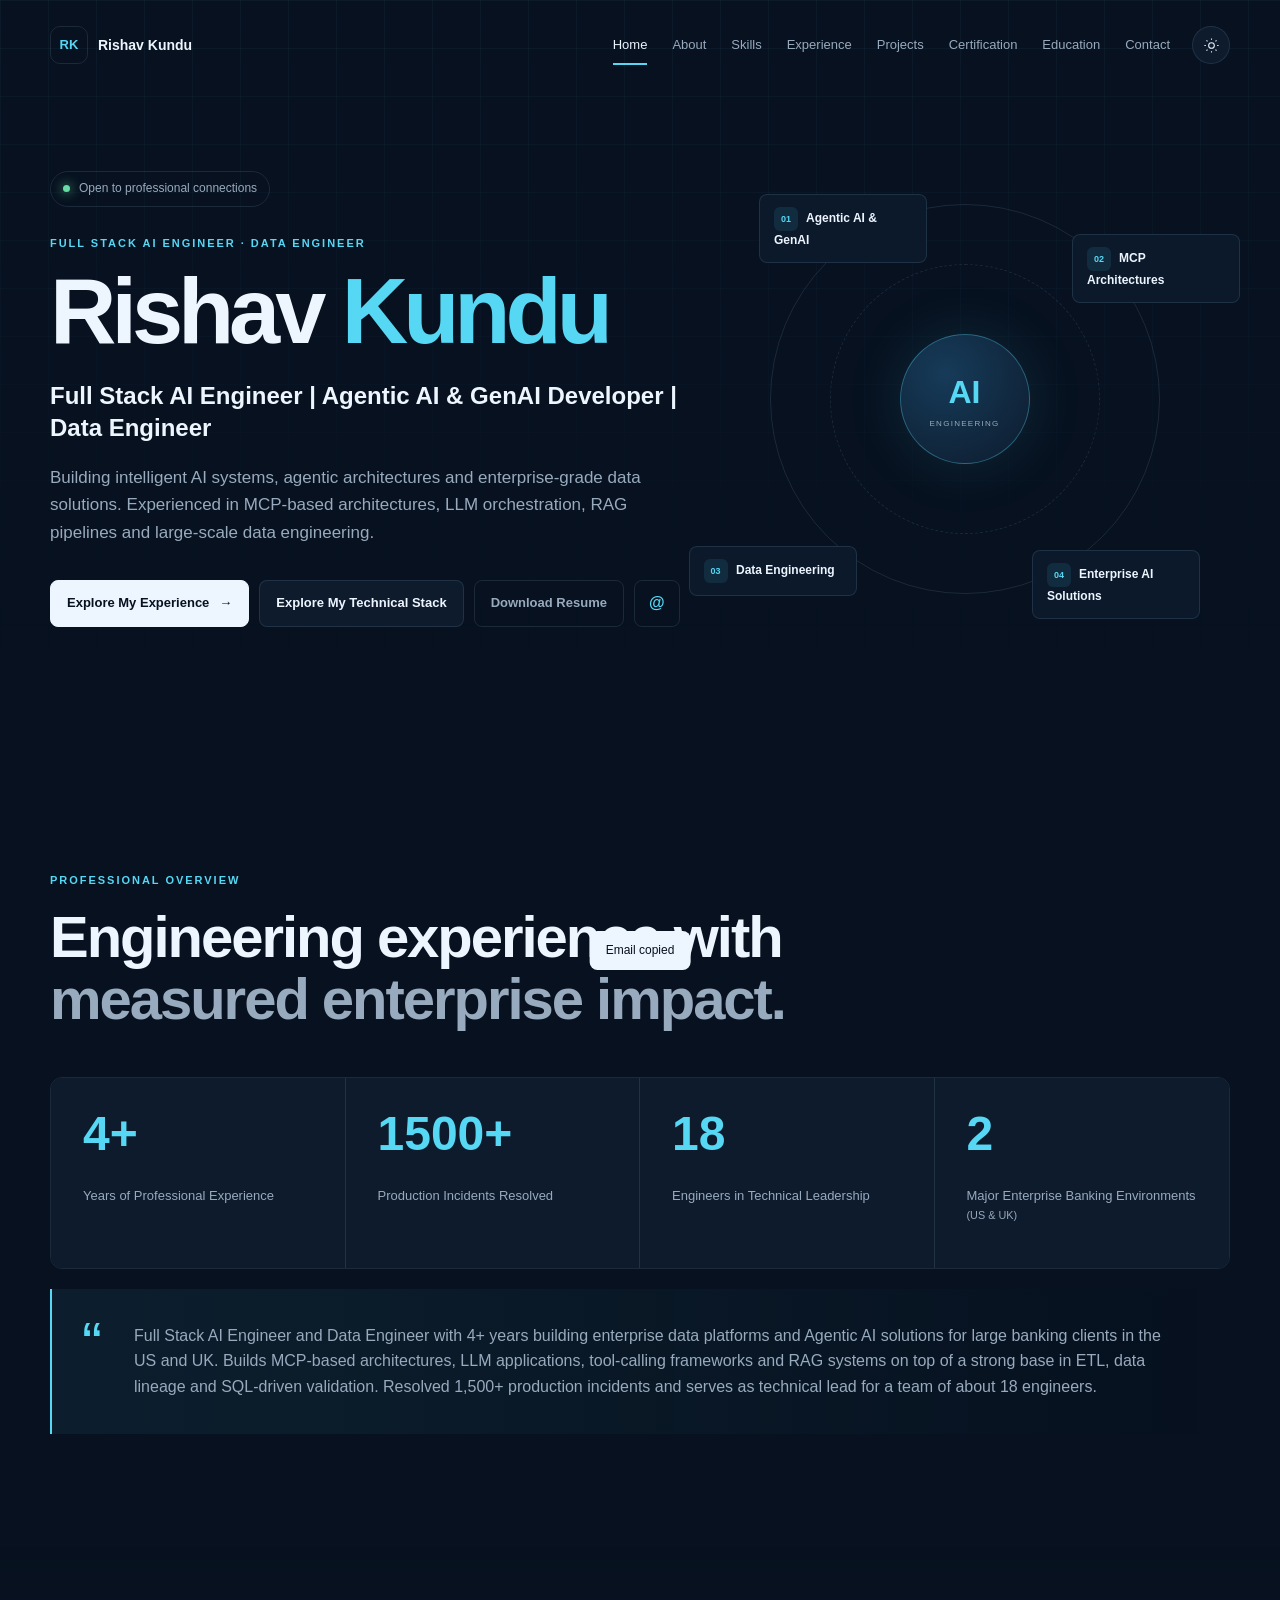
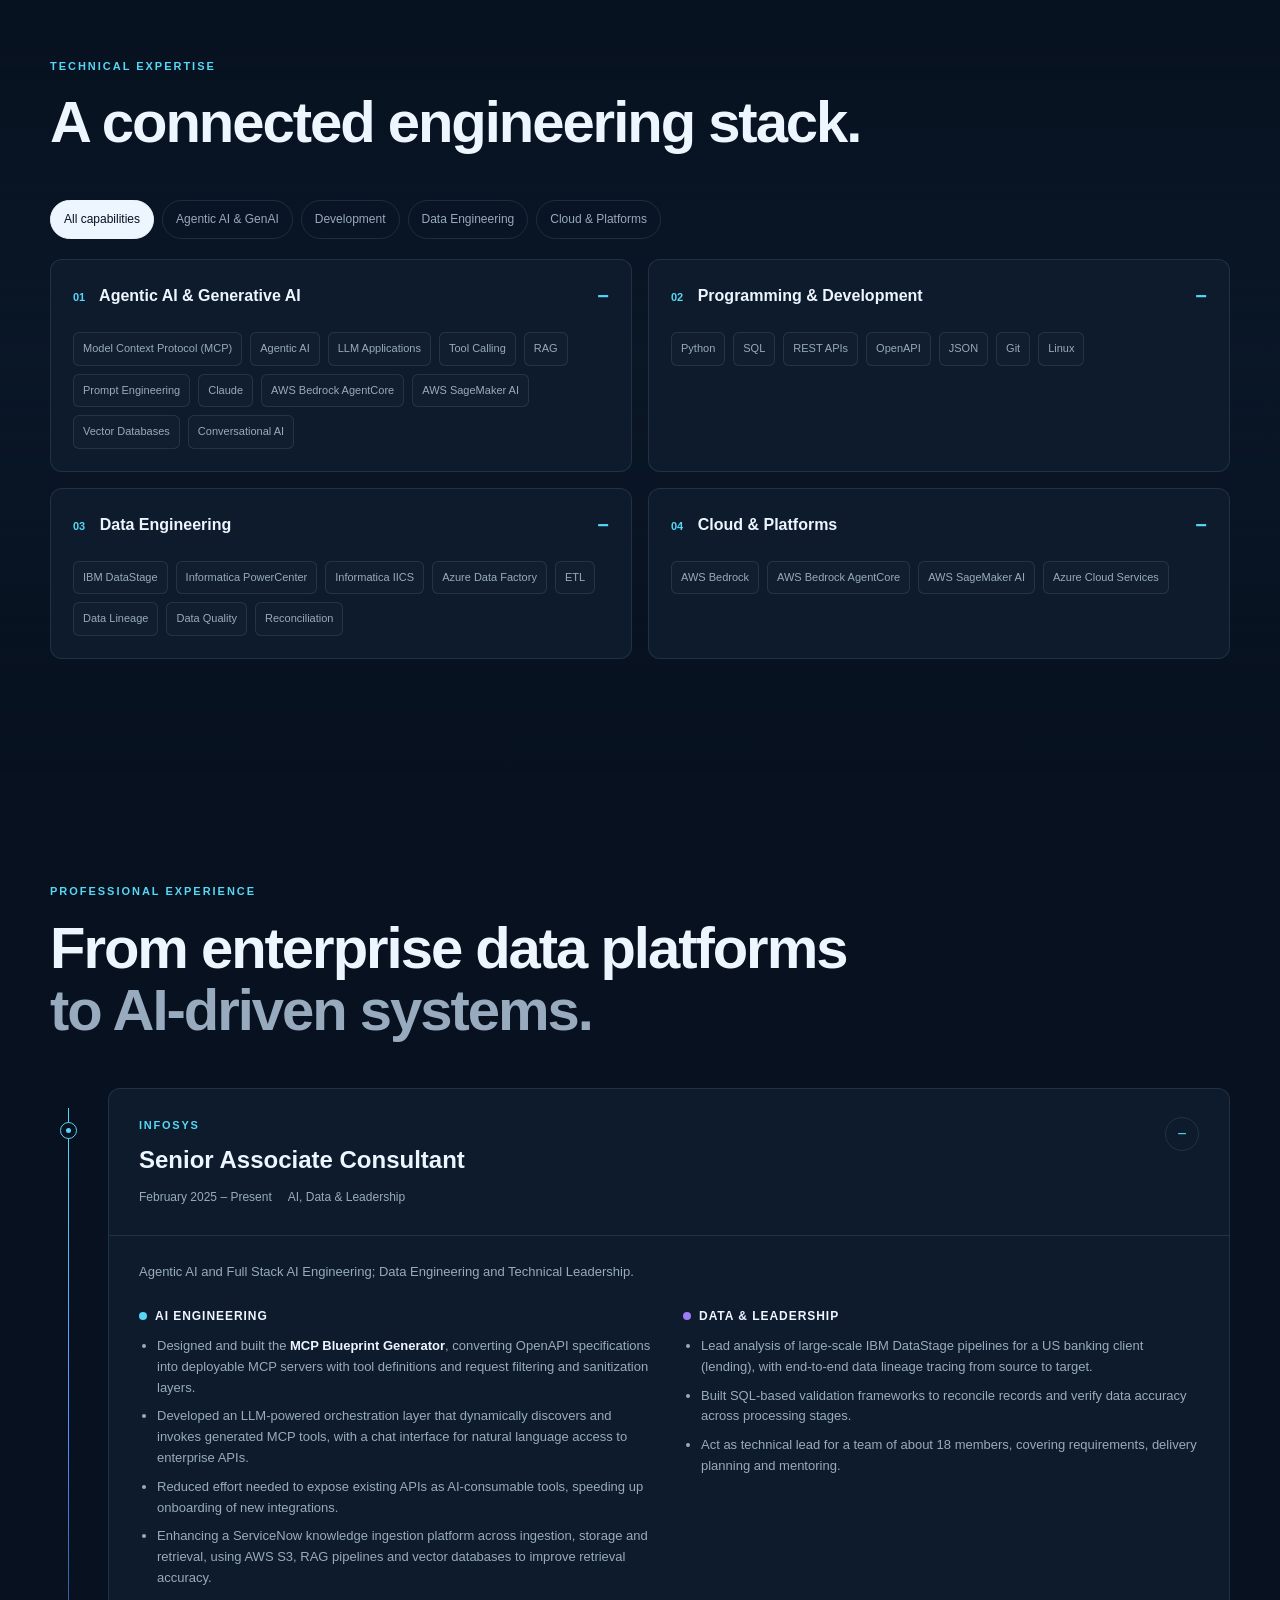
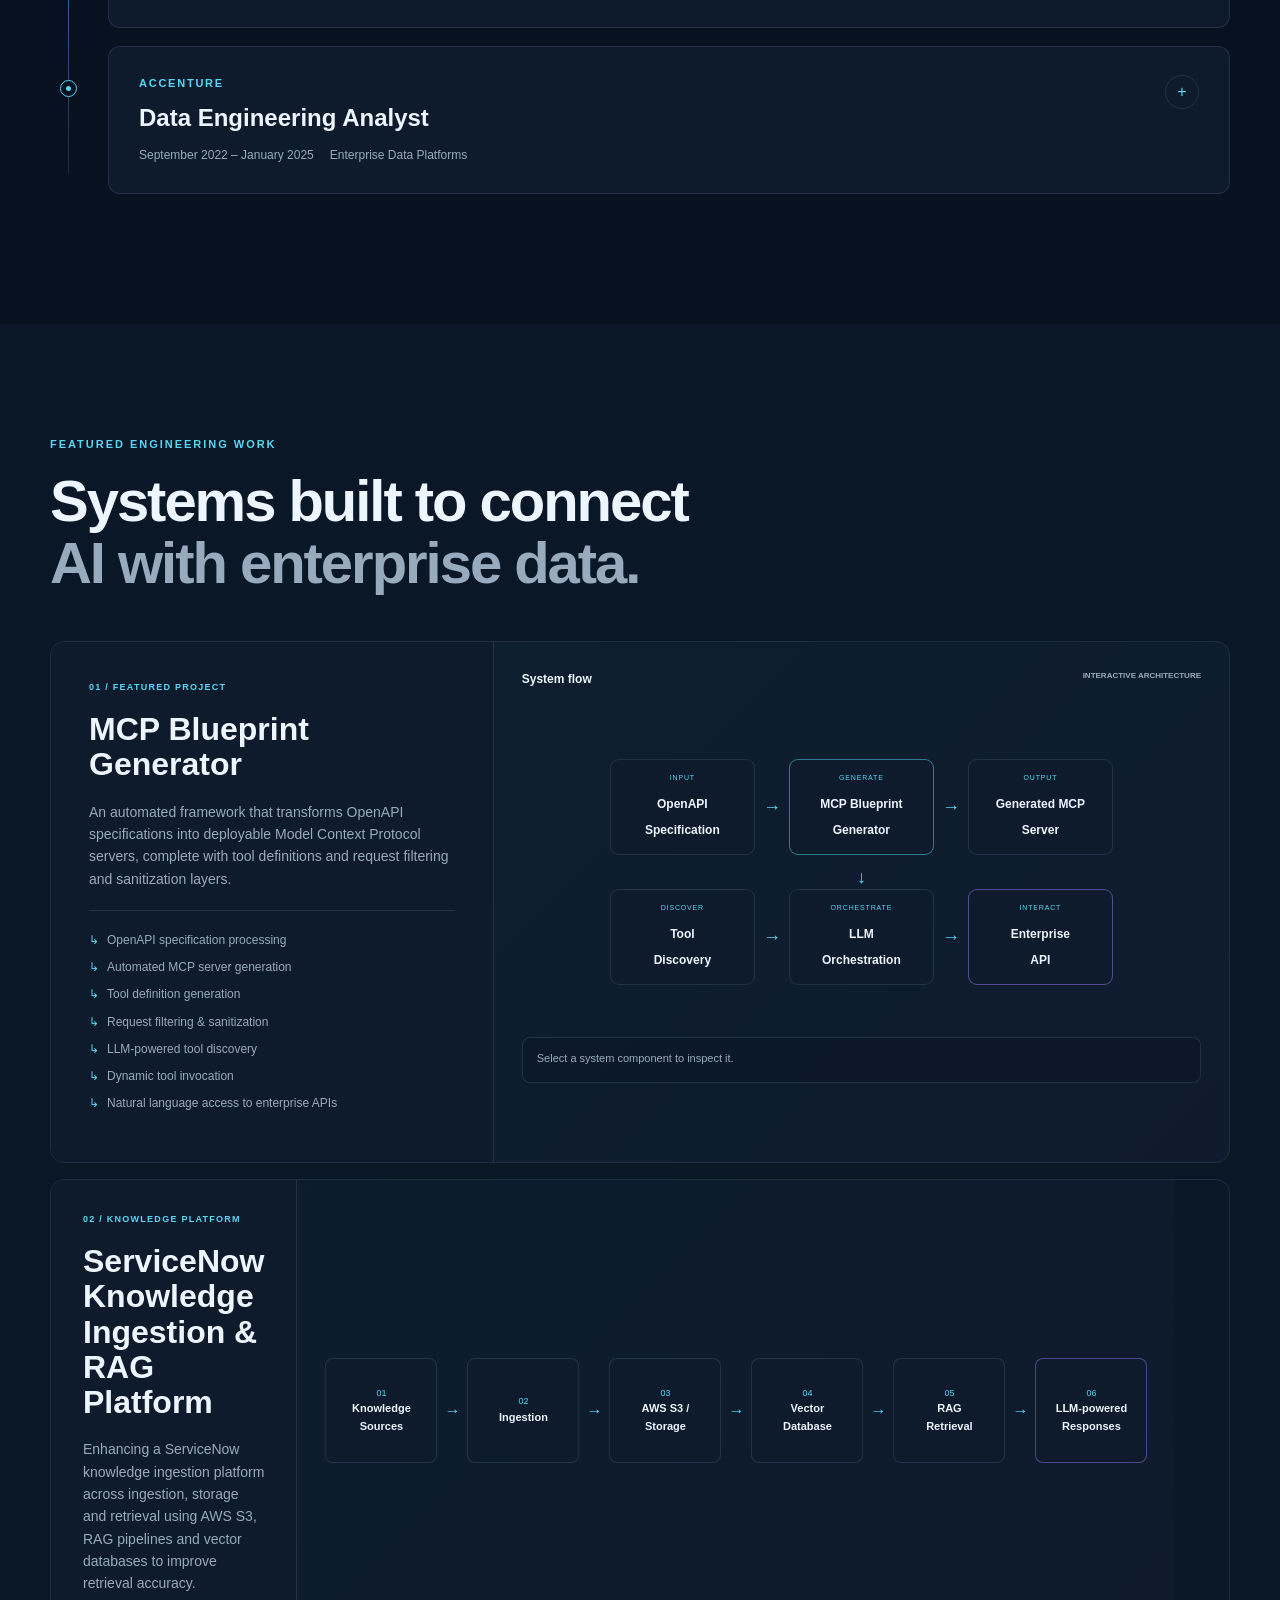
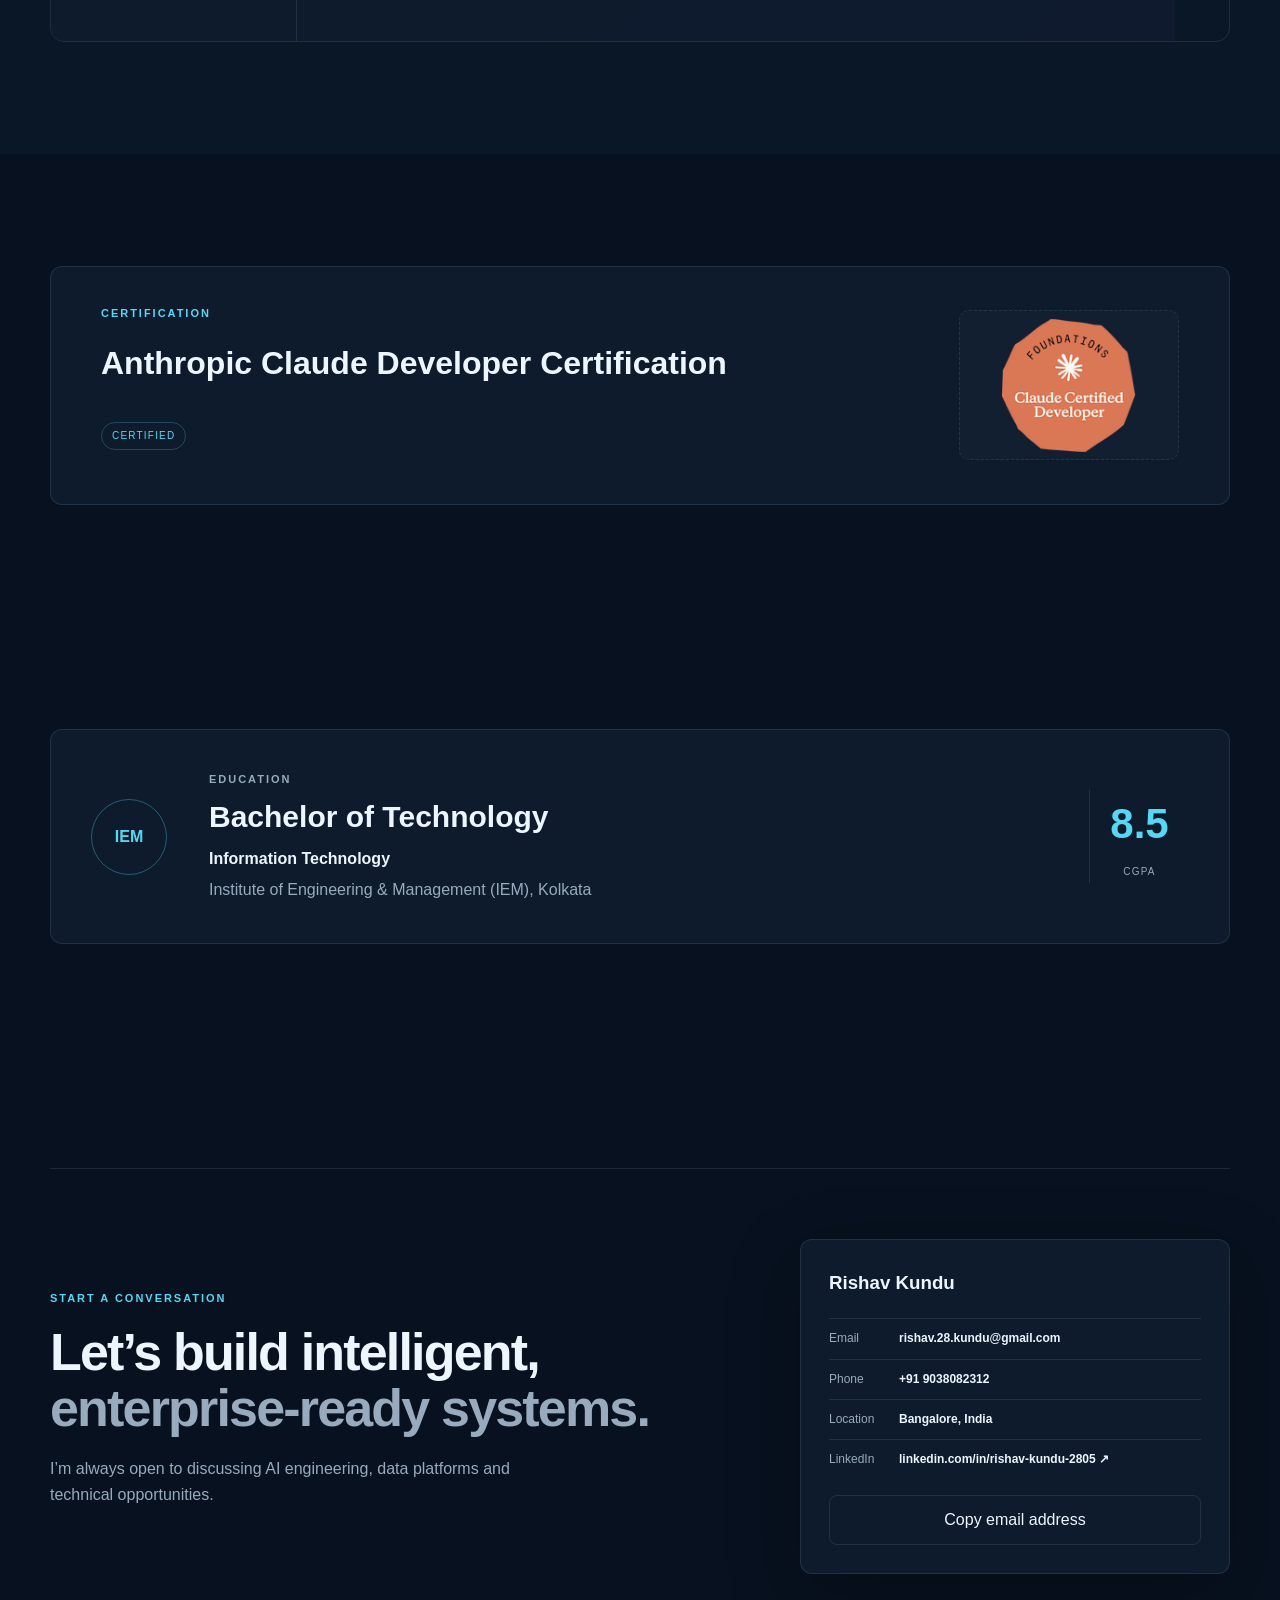
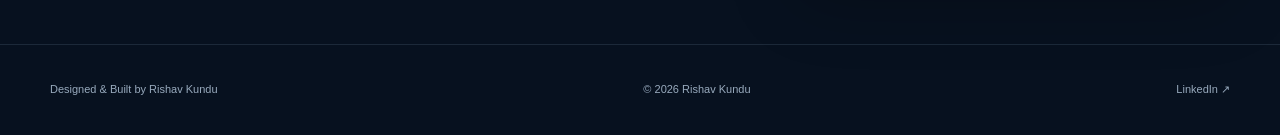
==== index.html @ f88f0c09 "Initial commit - Personal Portfolio Website" ====
<!doctype html>
<html lang="en" data-theme="dark">
<head>
  <meta charset="utf-8">
  <meta name="viewport" content="width=device-width, initial-scale=1">
  <title>Rishav Kundu | Full Stack AI Engineer &amp; Data Engineer</title>
  <meta name="description" content="Portfolio of Rishav Kundu, Full Stack AI Engineer, Agentic AI and GenAI Developer, and Data Engineer.">
  <meta name="theme-color" content="#07111f">
  <meta property="og:title" content="Rishav Kundu | AI & Data Engineer">
  <meta property="og:description" content="Agentic AI, MCP architectures, enterprise data platforms and production engineering.">
  <meta property="og:type" content="website">
  <link rel="icon" href="assets/icons/favicon.svg" type="image/svg+xml">
  <link rel="stylesheet" href="styles.css">
  <script src="script.js" defer></script>
</head>
<body>
  <div class="scroll-progress" aria-hidden="true"><span id="scrollProgress"></span></div>
  <a class="skip-link" href="#main">Skip to content</a>

  <header class="site-header" id="top">
    <nav class="nav-shell" aria-label="Primary navigation">
      <a class="brand" href="#home" aria-label="Rishav Kundu, home">
        <span class="brand-mark">RK</span><span class="brand-name">Rishav Kundu</span>
      </a>
      <button class="nav-toggle" type="button" aria-expanded="false" aria-controls="navLinks" aria-label="Open navigation">
        <span></span><span></span><span></span>
      </button>
      <div class="nav-links" id="navLinks">
        <a class="nav-link active" href="#home">Home</a>
        <a class="nav-link" href="#about">About</a>
        <a class="nav-link" href="#skills">Skills</a>
        <a class="nav-link" href="#experience">Experience</a>
        <a class="nav-link" href="#projects">Projects</a>
        <a class="nav-link" href="#certification">Certification</a>
        <a class="nav-link" href="#education">Education</a>
        <a class="nav-link" href="#contact">Contact</a>
      </div>
      <button class="theme-toggle" id="themeToggle" type="button" aria-label="Switch to light theme" title="Toggle theme">
        <svg class="sun-icon" viewBox="0 0 24 24" aria-hidden="true"><circle cx="12" cy="12" r="4"/><path d="M12 2v2M12 20v2M4.93 4.93l1.42 1.42M17.65 17.65l1.42 1.42M2 12h2M20 12h2M4.93 19.07l1.42-1.42M17.65 6.35l1.42-1.42"/></svg>
      </button>
    </nav>
  </header>

  <main id="main">
    <section class="hero section" id="home">
      <div class="hero-grid page-shell">
        <div class="hero-copy reveal">
          <div class="availability"><span></span> Open to professional connections</div>
          <p class="eyebrow">Full Stack AI Engineer · Data Engineer</p>
          <h1>Rishav <span>Kundu</span></h1>
          <h2>Full Stack AI Engineer | Agentic AI &amp; GenAI Developer | Data Engineer</h2>
          <p class="hero-description">Building intelligent AI systems, agentic architectures and enterprise-grade data solutions. Experienced in MCP-based architectures, LLM orchestration, RAG pipelines and large-scale data engineering.</p>
          <div class="hero-actions">
            <a class="button primary" href="#experience">Explore My Experience <span aria-hidden="true">→</span></a>
            <a class="button secondary" href="#skills">Explore My Technical Stack</a>
            <a class="button ghost" href="assets/resume/Rishav_Kundu_Resume.pdf" download>Download Resume</a>
            <a class="button icon-button" href="mailto:rishav.28.kundu@gmail.com" aria-label="Contact Rishav by email">@</a>
          </div>
        </div>
        <div class="hero-visual reveal" aria-label="Core engineering disciplines">
          <div class="orbit orbit-one"></div><div class="orbit orbit-two"></div>
          <div class="core-node"><span>AI</span><small>ENGINEERING</small></div>
          <div class="discipline node-a"><span>01</span>Agentic AI &amp; GenAI</div>
          <div class="discipline node-b"><span>02</span>MCP Architectures</div>
          <div class="discipline node-c"><span>03</span>Data Engineering</div>
          <div class="discipline node-d"><span>04</span>Enterprise AI Solutions</div>
        </div>
      </div>
    </section>

    <section class="about section" id="about">
      <div class="page-shell">
        <div class="section-heading reveal"><p class="eyebrow">Professional overview</p><h2>Engineering experience with<br><span>measured enterprise impact.</span></h2></div>
        <div class="stats-grid reveal">
          <article class="stat-card"><strong data-counter="4" data-suffix="+">0</strong><p>Years of Professional Experience</p></article>
          <article class="stat-card"><strong data-counter="1500" data-suffix="+">0</strong><p>Production Incidents Resolved</p></article>
          <article class="stat-card"><strong data-counter="18">0</strong><p>Engineers in Technical Leadership</p></article>
          <article class="stat-card"><strong data-counter="2">0</strong><p>Major Enterprise Banking Environments <small>(US &amp; UK)</small></p></article>
        </div>
        <div class="summary-panel reveal">
          <span class="quote-mark">“</span>
          <p>Full Stack AI Engineer and Data Engineer with 4+ years building enterprise data platforms and Agentic AI solutions for large banking clients in the US and UK. Builds MCP-based architectures, LLM applications, tool-calling frameworks and RAG systems on top of a strong base in ETL, data lineage and SQL-driven validation. Resolved 1,500+ production incidents and serves as technical lead for a team of about 18 engineers.</p>
        </div>
      </div>
    </section>

    <section class="skills section" id="skills">
      <div class="page-shell">
        <div class="section-heading reveal"><p class="eyebrow">Technical expertise</p><h2>A connected engineering stack.</h2></div>
        <div class="skill-filters reveal" role="group" aria-label="Filter technical skills">
          <button class="filter-btn active" type="button" data-filter="all">All capabilities</button>
          <button class="filter-btn" type="button" data-filter="ai">Agentic AI &amp; GenAI</button>
          <button class="filter-btn" type="button" data-filter="dev">Development</button>
          <button class="filter-btn" type="button" data-filter="data">Data Engineering</button>
          <button class="filter-btn" type="button" data-filter="cloud">Cloud &amp; Platforms</button>
        </div>
        <div class="skill-grid reveal">
          <article class="skill-card" data-category="ai"><button class="skill-card-header" type="button" aria-expanded="true"><span><b>01</b> Agentic AI &amp; Generative AI</span><i aria-hidden="true">−</i></button><div class="skill-tags"><span>Model Context Protocol (MCP)</span><span>Agentic AI</span><span>LLM Applications</span><span>Tool Calling</span><span>RAG</span><span>Prompt Engineering</span><span>Claude</span><span>AWS Bedrock AgentCore</span><span>AWS SageMaker AI</span><span>Vector Databases</span><span>Conversational AI</span></div></article>
          <article class="skill-card" data-category="dev"><button class="skill-card-header" type="button" aria-expanded="true"><span><b>02</b> Programming &amp; Development</span><i aria-hidden="true">−</i></button><div class="skill-tags"><span>Python</span><span>SQL</span><span>REST APIs</span><span>OpenAPI</span><span>JSON</span><span>Git</span><span>Linux</span></div></article>
          <article class="skill-card" data-category="data"><button class="skill-card-header" type="button" aria-expanded="true"><span><b>03</b> Data Engineering</span><i aria-hidden="true">−</i></button><div class="skill-tags"><span>IBM DataStage</span><span>Informatica PowerCenter</span><span>Informatica IICS</span><span>Azure Data Factory</span><span>ETL</span><span>Data Lineage</span><span>Data Quality</span><span>Reconciliation</span></div></article>
          <article class="skill-card" data-category="cloud"><button class="skill-card-header" type="button" aria-expanded="true"><span><b>04</b> Cloud &amp; Platforms</span><i aria-hidden="true">−</i></button><div class="skill-tags"><span>AWS Bedrock</span><span>AWS Bedrock AgentCore</span><span>AWS SageMaker AI</span><span>Azure Cloud Services</span></div></article>
        </div>
      </div>
    </section>

    <section class="experience section" id="experience">
      <div class="page-shell">
        <div class="section-heading reveal"><p class="eyebrow">Professional experience</p><h2>From enterprise data platforms<br><span>to AI-driven systems.</span></h2></div>
        <div class="timeline">
          <article class="timeline-item reveal open">
            <div class="timeline-marker"><span></span></div>
            <div class="experience-card">
              <button class="experience-header" type="button" aria-expanded="true"><div><p class="company">INFOSYS</p><h3>Senior Associate Consultant</h3><div class="meta"><span>February 2025 – Present</span><span>AI, Data &amp; Leadership</span></div></div><span class="expand-icon">−</span></button>
              <div class="experience-content">
                <p class="role-domain">Agentic AI and Full Stack AI Engineering; Data Engineering and Technical Leadership.</p>
                <div class="responsibility-grid">
                  <div class="responsibility-group ai-responsibility"><h4><span></span>AI Engineering</h4><ul><li>Designed and built the <strong>MCP Blueprint Generator</strong>, converting OpenAPI specifications into deployable MCP servers with tool definitions and request filtering and sanitization layers.</li><li>Developed an LLM-powered orchestration layer that dynamically discovers and invokes generated MCP tools, with a chat interface for natural language access to enterprise APIs.</li><li>Reduced effort needed to expose existing APIs as AI-consumable tools, speeding up onboarding of new integrations.</li><li>Enhancing a ServiceNow knowledge ingestion platform across ingestion, storage and retrieval, using AWS S3, RAG pipelines and vector databases to improve retrieval accuracy.</li></ul></div>
                  <div class="responsibility-group data-responsibility"><h4><span></span>Data &amp; Leadership</h4><ul><li>Lead analysis of large-scale IBM DataStage pipelines for a US banking client (lending), with end-to-end data lineage tracing from source to target.</li><li>Built SQL-based validation frameworks to reconcile records and verify data accuracy across processing stages.</li><li>Act as technical lead for a team of about 18 members, covering requirements, delivery planning and mentoring.</li></ul></div>
                </div>
              </div>
            </div>
          </article>
          <article class="timeline-item reveal">
            <div class="timeline-marker"><span></span></div>
            <div class="experience-card">
              <button class="experience-header" type="button" aria-expanded="false"><div><p class="company">ACCENTURE</p><h3>Data Engineering Analyst</h3><div class="meta"><span>September 2022 – January 2025</span><span>Enterprise Data Platforms</span></div></div><span class="expand-icon">+</span></button>
              <div class="experience-content" hidden>
                <p class="role-domain">Enterprise ETL engineering and production operations for a UK wealth management bank.</p>
                <div class="responsibility-grid"><div class="responsibility-group data-responsibility full"><h4><span></span>Data Engineering</h4><ul><li>Built and maintained enterprise ETL solutions using Informatica PowerCenter, Informatica IICS and Azure Data Factory.</li><li>Resolved 1,500+ production incidents on critical data pipelines and managed multiple P2 and P3 escalations through root-cause analysis and cross-team coordination.</li><li>Contributed to the Informatica Cloud to Azure Data Factory migration and the PowerCenter Data Center Exit initiative.</li><li>Delivered source-to-target mapping validation, data quality analysis and business-rule verification with business and technical stakeholders.</li></ul></div></div>
              </div>
            </div>
          </article>
        </div>
      </div>
    </section>

    <section class="projects section" id="projects">
      <div class="page-shell">
        <div class="section-heading reveal"><p class="eyebrow">Featured engineering work</p><h2>Systems built to connect<br><span>AI with enterprise data.</span></h2></div>
        <article class="project-feature reveal">
          <div class="project-copy"><div class="project-number">01 / FEATURED PROJECT</div><h3>MCP Blueprint Generator</h3><p>An automated framework that transforms OpenAPI specifications into deployable Model Context Protocol servers, complete with tool definitions and request filtering and sanitization layers.</p><ul class="project-capabilities"><li>OpenAPI specification processing</li><li>Automated MCP server generation</li><li>Tool definition generation</li><li>Request filtering &amp; sanitization</li><li>LLM-powered tool discovery</li><li>Dynamic tool invocation</li><li>Natural language access to enterprise APIs</li></ul></div>
          <div class="architecture-panel" aria-label="MCP Blueprint Generator architecture diagram">
            <div class="architecture-title"><span>System flow</span><small>INTERACTIVE ARCHITECTURE</small></div>
            <div class="flow-diagram">
              <button class="flow-node" data-detail="OpenAPI specification input for API definitions."><small>INPUT</small><b>OpenAPI<br>Specification</b></button><span class="flow-arrow">→</span>
              <button class="flow-node accent" data-detail="Processes specifications and generates MCP-ready outputs."><small>GENERATE</small><b>MCP Blueprint<br>Generator</b></button><span class="flow-arrow">→</span>
              <button class="flow-node" data-detail="A deployable server with generated tool definitions."><small>OUTPUT</small><b>Generated MCP<br>Server</b></button>
              <span class="flow-arrow vertical">↓</span>
              <div class="flow-row-bottom"><button class="flow-node" data-detail="Discovers tools exposed by the generated MCP server."><small>DISCOVER</small><b>Tool<br>Discovery</b></button><span class="flow-arrow">→</span><button class="flow-node" data-detail="Dynamically invokes tools through an LLM-powered orchestration layer."><small>ORCHESTRATE</small><b>LLM<br>Orchestration</b></button><span class="flow-arrow">→</span><button class="flow-node violet" data-detail="Enables natural-language interaction with enterprise APIs."><small>INTERACT</small><b>Enterprise<br>API</b></button></div>
            </div>
            <div class="architecture-detail" id="architectureDetail">Select a system component to inspect it.</div>
          </div>
        </article>
        <article class="project-secondary reveal">
          <div class="project-secondary-copy"><div class="project-number">02 / KNOWLEDGE PLATFORM</div><h3>ServiceNow Knowledge Ingestion &amp; RAG Platform</h3><p>Enhancing a ServiceNow knowledge ingestion platform across ingestion, storage and retrieval using AWS S3, RAG pipelines and vector databases to improve retrieval accuracy.</p></div>
          <div class="rag-flow" aria-label="ServiceNow RAG workflow"><div class="rag-step"><span>01</span><b>Knowledge<br>Sources</b></div><i>→</i><div class="rag-step"><span>02</span><b>Ingestion</b></div><i>→</i><div class="rag-step"><span>03</span><b>AWS S3 /<br>Storage</b></div><i>→</i><div class="rag-step"><span>04</span><b>Vector<br>Database</b></div><i>→</i><div class="rag-step"><span>05</span><b>RAG<br>Retrieval</b></div><i>→</i><div class="rag-step violet"><span>06</span><b>LLM-powered<br>Responses</b></div></div>
        </article>
      </div>
    </section>

    <section class="certification section" id="certification">
      <div class="page-shell"><div class="cert-card reveal"><div class="cert-content"><p class="eyebrow">Certification</p><h2>Anthropic Claude Developer Certification</h2><p class="cert-status"><span>Certified</span></p></div><div class="cert-badge"><img src="assets/images/claude-certification.png" alt="Anthropic Claude Certified Developer badge"></div></div></div>
    </section>

    <section class="education section" id="education">
      <div class="page-shell"><div class="education-card reveal"><div class="education-mark">IEM</div><div><p class="eyebrow">Education</p><h2>Bachelor of Technology</h2><p class="specialisation">Information Technology</p><p>Institute of Engineering &amp; Management (IEM), Kolkata</p></div><div class="cgpa"><strong>8.5</strong><span>CGPA</span></div></div></div>
    </section>

    <section class="contact section" id="contact">
      <div class="page-shell"><div class="contact-panel reveal"><div class="contact-copy"><p class="eyebrow">Start a conversation</p><h2>Let’s build intelligent,<br><span>enterprise-ready systems.</span></h2><p>I’m always open to discussing AI engineering, data platforms and technical opportunities.</p></div><div class="contact-card"><h3>Rishav Kundu</h3><a href="mailto:rishav.28.kundu@gmail.com"><span>Email</span><b>rishav.28.kundu@gmail.com</b></a><a href="tel:+919038082312"><span>Phone</span><b>+91 9038082312</b></a><div><span>Location</span><b>Bangalore, India</b></div><a href="https://linkedin.com/in/rishav-kundu-2805" target="_blank" rel="noopener noreferrer"><span>LinkedIn</span><b>linkedin.com/in/rishav-kundu-2805 ↗</b></a><button class="copy-button" id="copyEmail" type="button">Copy email address</button></div></div></div>
    </section>
  </main>

  <footer><div class="page-shell footer-inner"><p>Designed &amp; Built by Rishav Kundu</p><p>© <span id="year"></span> Rishav Kundu</p><a href="https://linkedin.com/in/rishav-kundu-2805" target="_blank" rel="noopener noreferrer">LinkedIn ↗</a></div></footer>
  <button class="back-to-top" id="backToTop" type="button" aria-label="Back to top">↑</button>
  <div class="toast" id="toast" role="status" aria-live="polite">Email copied</div>
</body>
</html>
---- styles.css ----
:root{--bg:#07111f;--bg2:#0a1727;--surface:#0d1b2d;--surface-2:#102238;--text:#edf5ff;--muted:#98aabd;--line:rgba(157,190,220,.14);--cyan:#56d7f4;--blue:#5b8cff;--violet:#9b7cf6;--grid:rgba(96,179,217,.055);--shadow:0 22px 70px rgba(0,0,0,.28)}[data-theme="light"]{--bg:#edf4f8;--bg2:#f7fafc;--surface:#fff;--surface-2:#edf4f8;--text:#102033;--muted:#5d6d7e;--line:rgba(25,75,110,.14);--grid:rgba(29,103,139,.07);--shadow:0 22px 70px rgba(55,79,100,.12)}*{box-sizing:border-box}html{scroll-behavior:smooth;scroll-padding-top:92px}body{margin:0;font-family:Inter,Segoe UI,Arial,sans-serif;background:var(--bg);color:var(--text);line-height:1.6;overflow-x:hidden;transition:background .25s,color .25s}body:before{content:"";position:fixed;inset:0;z-index:-2;background-image:linear-gradient(var(--grid) 1px,transparent 1px),linear-gradient(90deg,var(--grid) 1px,transparent 1px);background-size:48px 48px;mask-image:linear-gradient(to bottom,black,transparent 75%)}a{color:inherit;text-decoration:none}button{font:inherit}.page-shell{width:min(1180px,calc(100% - 48px));margin-inline:auto}.section{padding:112px 0}.skip-link{position:absolute;left:-999px}.skip-link:focus{left:16px;top:16px;z-index:999;padding:10px;background:white;color:#07111f}.scroll-progress{position:fixed;top:0;left:0;width:100%;height:3px;z-index:1000}.scroll-progress span{display:block;height:100%;width:0;background:linear-gradient(90deg,var(--cyan),var(--blue),var(--violet))}.site-header{position:fixed;z-index:900;top:3px;left:0;width:100%;border-bottom:1px solid transparent;transition:.25s}.site-header.scrolled{background:color-mix(in srgb,var(--bg) 88%,transparent);backdrop-filter:blur(16px);border-color:var(--line)}.nav-shell{width:min(1180px,calc(100% - 48px));height:84px;margin:auto;display:flex;align-items:center}.brand{display:flex;align-items:center;gap:10px;font-weight:750}.brand-mark{display:grid;place-items:center;width:38px;height:38px;border:1px solid var(--line);border-radius:10px;color:var(--cyan);font-size:13px}.brand-name{font-size:14px}.nav-links{margin-left:auto;display:flex;align-items:center;gap:25px}.nav-link{position:relative;font-size:13px;color:var(--muted);transition:.2s}.nav-link:hover,.nav-link.active{color:var(--text)}.nav-link.active:after{content:"";position:absolute;left:0;right:0;bottom:-10px;height:2px;background:var(--cyan)}.theme-toggle{margin-left:22px;width:38px;height:38px;border:1px solid var(--line);border-radius:50%;background:var(--surface);color:var(--text);display:grid;place-items:center;cursor:pointer}.theme-toggle svg{width:17px;fill:none;stroke:currentColor;stroke-width:1.5}.nav-toggle{display:none}.hero{min-height:760px;padding-top:150px;display:flex;align-items:center}.hero-grid{display:grid;grid-template-columns:1.1fr .9fr;align-items:center}.eyebrow{margin:0 0 16px;text-transform:uppercase;letter-spacing:.18em;font-size:11px;font-weight:800;color:var(--cyan)}.hero h1{font-size:clamp(58px,8vw,92px);line-height:.95;margin:0 0 24px;letter-spacing:-.055em}.hero h1 span{color:var(--cyan)}.hero h2{font-size:clamp(18px,2vw,24px);line-height:1.35;max-width:780px;margin:0 0 20px}.hero-description{max-width:680px;color:var(--muted);font-size:17px}.availability{display:inline-flex;align-items:center;gap:9px;margin-bottom:28px;border:1px solid var(--line);border-radius:999px;padding:7px 12px;color:var(--muted);font-size:12px}.availability span{width:7px;height:7px;border-radius:50%;background:#65dda5;box-shadow:0 0 12px #65dda5}.hero-actions{display:flex;flex-wrap:wrap;gap:10px;margin-top:34px}.button{min-height:46px;padding:12px 16px;border:1px solid var(--line);border-radius:8px;display:inline-flex;align-items:center;justify-content:center;gap:10px;font-size:13px;font-weight:750;transition:.2s}.button.primary{background:var(--text);color:var(--bg);border-color:var(--text)}.button.secondary{background:var(--surface);color:var(--text)}.button.ghost{color:var(--muted)}.button:hover{transform:translateY(-2px);border-color:var(--cyan)}.icon-button{width:46px;padding:0;font-size:16px;color:var(--cyan)}.hero-visual{position:relative;height:470px}.orbit{position:absolute;border:1px solid var(--line);border-radius:50%;left:50%;top:50%;transform:translate(-50%,-50%)}.orbit-one{width:390px;height:390px}.orbit-two{width:270px;height:270px;border-style:dashed}.core-node{position:absolute;left:50%;top:50%;transform:translate(-50%,-50%);width:130px;height:130px;border-radius:50%;display:flex;flex-direction:column;align-items:center;justify-content:center;background:radial-gradient(circle at 35% 30%,#163b59,var(--surface));border:1px solid rgba(86,215,244,.35);box-shadow:0 0 60px rgba(86,215,244,.12)}.core-node span{font-size:32px;font-weight:800;color:var(--cyan)}.core-node small{font-size:8px;letter-spacing:.16em;color:var(--muted)}.discipline{position:absolute;width:168px;padding:12px 14px;border:1px solid var(--line);border-radius:8px;background:color-mix(in srgb,var(--surface) 92%,transparent);backdrop-filter:blur(10px);font-size:12px;font-weight:700}.discipline span{display:inline-grid;place-items:center;width:24px;height:24px;margin-right:8px;border-radius:6px;background:rgba(86,215,244,.1);color:var(--cyan);font-size:9px}.node-a{top:30px;left:60px}.node-b{top:70px;right:-10px}.node-c{bottom:38px;left:-10px}.node-d{bottom:15px;right:30px}.section-heading{margin-bottom:46px}.section-heading h2{font-size:clamp(38px,5vw,58px);line-height:1.08;margin:0;letter-spacing:-.035em}.section-heading h2 span{color:var(--muted)}.stats-grid{display:grid;grid-template-columns:repeat(4,1fr);border:1px solid var(--line);border-radius:12px;overflow:hidden}.stat-card{min-height:190px;padding:32px;border-right:1px solid var(--line);background:var(--surface)}.stat-card:last-child{border-right:0}.stat-card strong{display:block;font-size:48px;line-height:1;color:var(--cyan);margin-bottom:28px}.stat-card p{font-size:13px;color:var(--muted);margin:0}.stat-card small{display:block}.summary-panel{position:relative;margin-top:20px;padding:34px 44px 34px 82px;border-left:2px solid var(--cyan);background:linear-gradient(90deg,rgba(86,215,244,.07),transparent)}.summary-panel p{margin:0;color:var(--muted);font-size:16px}.quote-mark{position:absolute;left:30px;top:25px;font-size:60px;line-height:1;color:var(--cyan)}.skills{background:linear-gradient(180deg,transparent,var(--bg2),transparent)}.skill-filters{display:flex;flex-wrap:wrap;gap:8px;margin-bottom:20px}.filter-btn{border:1px solid var(--line);border-radius:999px;padding:9px 13px;background:transparent;color:var(--muted);font-size:12px;cursor:pointer}.filter-btn.active,.filter-btn:hover{background:var(--text);color:var(--bg);border-color:var(--text)}.skill-grid{display:grid;grid-template-columns:1fr 1fr;gap:16px}.skill-card{border:1px solid var(--line);border-radius:12px;background:var(--surface);overflow:hidden;transition:.25s}.skill-card.hidden{display:none}.skill-card:hover{border-color:rgba(86,215,244,.35);transform:translateY(-3px);box-shadow:var(--shadow)}.skill-card-header{width:100%;border:0;background:none;color:var(--text);padding:20px 22px;display:flex;justify-content:space-between;align-items:center;text-align:left;cursor:pointer;font-weight:750}.skill-card-header b{color:var(--cyan);font-size:11px;margin-right:10px}.skill-card-header i{color:var(--cyan);font-style:normal;font-size:20px}.skill-tags{display:flex;flex-wrap:wrap;gap:8px;padding:0 22px 22px}.skill-card.collapsed .skill-tags{display:none}.skill-tags span{border:1px solid var(--line);border-radius:6px;padding:7px 9px;font-size:11px;color:var(--muted);background:rgba(255,255,255,.015)}.experience{overflow:hidden}.timeline{position:relative}.timeline:before{content:"";position:absolute;left:18px;top:20px;bottom:20px;width:1px;background:linear-gradient(var(--cyan),var(--blue),var(--line))}.timeline-item{position:relative;padding-left:58px;margin-bottom:18px}.timeline-marker{position:absolute;left:10px;top:34px;width:17px;height:17px;border-radius:50%;border:1px solid var(--cyan);background:var(--bg);display:grid;place-items:center}.timeline-marker span{width:5px;height:5px;border-radius:50%;background:var(--cyan)}.experience-card{border:1px solid var(--line);border-radius:12px;background:var(--surface);overflow:hidden}.experience-header{width:100%;border:0;background:none;color:var(--text);text-align:left;padding:28px 30px;display:flex;justify-content:space-between;align-items:flex-start;cursor:pointer}.company{font-size:11px;color:var(--cyan);letter-spacing:.16em;font-weight:800;margin:0 0 7px}.experience-header h3{margin:0;font-size:24px}.meta{display:flex;gap:16px;margin-top:8px;color:var(--muted);font-size:12px}.expand-icon{width:34px;height:34px;border:1px solid var(--line);border-radius:50%;display:grid;place-items:center;color:var(--cyan)}.experience-content{border-top:1px solid var(--line);padding:26px 30px 30px}.role-domain{margin:0 0 24px;color:var(--muted);font-size:13px}.responsibility-grid{display:grid;grid-template-columns:1fr 1fr;gap:28px}.responsibility-group.full{grid-column:1/-1}.responsibility-group h4{margin:0 0 10px;font-size:12px;text-transform:uppercase;letter-spacing:.08em}.responsibility-group h4 span{display:inline-block;width:8px;height:8px;border-radius:50%;margin-right:8px}.ai-responsibility h4 span{background:var(--cyan)}.data-responsibility h4 span{background:var(--violet)}.responsibility-group ul{margin:0;padding-left:18px}.responsibility-group li{color:var(--muted);font-size:13px;margin:8px 0}.responsibility-group strong{color:var(--text)}.projects{background:var(--bg2)}.project-feature{display:grid;grid-template-columns:.75fr 1.25fr;border:1px solid var(--line);border-radius:14px;overflow:hidden}.project-copy{padding:38px;background:var(--surface)}.project-number{font-size:9px;letter-spacing:.14em;color:var(--cyan);font-weight:800}.project-copy h3,.project-secondary h3{font-size:32px;line-height:1.1;margin:18px 0}.project-copy p,.project-secondary-copy p{color:var(--muted);font-size:14px}.project-capabilities{list-style:none;padding:20px 0 0;margin:20px 0 0;border-top:1px solid var(--line);display:grid;gap:8px}.project-capabilities li{font-size:12px;color:var(--muted)}.project-capabilities li:before{content:"↳";color:var(--cyan);margin-right:8px}.architecture-panel{min-height:520px;padding:28px;background:linear-gradient(135deg,rgba(86,215,244,.04),rgba(155,124,246,.035));border-left:1px solid var(--line)}.architecture-title{display:flex;justify-content:space-between;font-size:12px;font-weight:800}.architecture-title small{color:var(--muted);font-size:8px}.flow-diagram{min-height:330px;margin-top:18px;display:flex;flex-wrap:wrap;align-content:center;justify-content:center;align-items:center;gap:8px}.flow-node{width:145px;height:96px;border:1px solid var(--line);border-radius:9px;background:var(--surface);color:var(--text);cursor:pointer;text-align:center;transition:.2s}.flow-node:hover,.flow-node.active{transform:translateY(-3px);border-color:var(--cyan);box-shadow:0 12px 30px rgba(86,215,244,.08)}.flow-node.accent{border-color:rgba(86,215,244,.5)}.flow-node.violet{border-color:rgba(155,124,246,.5)}.flow-node small{display:block;color:var(--cyan);font-size:7px;letter-spacing:.12em;margin-bottom:7px}.flow-node b{font-size:12px}.flow-arrow{color:var(--cyan);font-size:18px}.flow-arrow.vertical{flex-basis:100%;height:18px;text-align:center}.flow-row-bottom{display:flex;align-items:center;gap:8px}.architecture-detail{min-height:46px;border:1px solid var(--line);border-radius:8px;padding:12px 14px;color:var(--muted);font-size:11px;background:rgba(5,12,22,.18)}.project-secondary{margin-top:16px;display:grid;grid-template-columns:.7fr 1.3fr;border:1px solid var(--line);border-radius:14px;overflow:hidden}.project-secondary-copy{padding:32px;background:var(--surface)}.rag-flow{display:flex;align-items:center;justify-content:center;gap:7px;padding:28px;border-left:1px solid var(--line);background:linear-gradient(135deg,rgba(86,215,244,.03),rgba(155,124,246,.03))}.rag-step{width:112px;height:105px;border:1px solid var(--line);border-radius:8px;background:var(--surface);display:flex;flex-direction:column;align-items:center;justify-content:center;text-align:center}.rag-step span{font-size:9px;color:var(--cyan)}.rag-step b{font-size:11px}.rag-step.violet{border-color:rgba(155,124,246,.45)}.rag-flow i{color:var(--cyan);font-style:normal}.cert-card{display:grid;grid-template-columns:1fr 220px;align-items:center;min-height:220px;border:1px solid var(--line);border-radius:12px;padding:38px 50px;background:var(--surface)}.cert-card h2{margin:0;font-size:32px}.cert-status span{display:inline-block;margin-top:16px;padding:5px 10px;border:1px solid rgba(86,215,244,.25);border-radius:999px;color:var(--cyan);font-size:10px;text-transform:uppercase;letter-spacing:.12em}.cert-badge{height:150px;border:1px dashed var(--line);border-radius:10px;display:grid;place-items:center;overflow:hidden;background:rgba(255,255,255,.02)}.cert-badge img{max-width:90%;max-height:90%;object-fit:contain}.education-card{display:grid;grid-template-columns:90px 1fr 100px;align-items:center;gap:28px;border:1px solid var(--line);border-radius:12px;padding:36px 40px;background:var(--surface)}.education-mark{width:76px;height:76px;border-radius:50%;border:1px solid rgba(86,215,244,.35);display:grid;place-items:center;color:var(--cyan);font-weight:800}.education-card h2{margin:0;font-size:30px}.education-card p{margin:5px 0;color:var(--muted)}.education-card .specialisation{color:var(--text);font-weight:700}.cgpa{text-align:center;border-left:1px solid var(--line)}.cgpa strong{display:block;font-size:42px;color:var(--cyan)}.cgpa span{font-size:10px;text-transform:uppercase;letter-spacing:.12em;color:var(--muted)}.contact{padding-bottom:70px}.contact-panel{display:grid;grid-template-columns:1fr 430px;gap:70px;align-items:center;border-top:1px solid var(--line);padding-top:70px}.contact-copy h2{font-size:52px;line-height:1.08;letter-spacing:-.035em;margin:0 0 20px}.contact-copy h2 span{color:var(--muted)}.contact-copy>p:last-child{color:var(--muted);max-width:520px}.contact-card{border:1px solid var(--line);border-radius:12px;padding:28px;background:var(--surface);box-shadow:var(--shadow)}.contact-card h3{margin:0 0 20px}.contact-card>a,.contact-card>div{display:grid;grid-template-columns:70px 1fr;padding:10px 0;border-top:1px solid var(--line);font-size:12px}.contact-card span{color:var(--muted)}.contact-card b{font-size:12px}.copy-button{width:100%;margin-top:16px;border:1px solid var(--line);border-radius:8px;padding:11px;background:transparent;color:var(--text);cursor:pointer}.copy-button:hover{border-color:var(--cyan);color:var(--cyan)}footer{border-top:1px solid var(--line)}.footer-inner{height:90px;display:flex;align-items:center;justify-content:space-between;color:var(--muted);font-size:11px}.back-to-top{position:fixed;right:22px;bottom:22px;width:42px;height:42px;border:1px solid var(--line);border-radius:50%;background:var(--surface);color:var(--text);cursor:pointer;opacity:0;pointer-events:none;transform:translateY(10px);transition:.2s;z-index:800}.back-to-top.visible{opacity:1;pointer-events:auto;transform:none}.toast{position:fixed;left:50%;bottom:-70px;transform:translateX(-50%);z-index:1100;padding:10px 16px;border-radius:8px;background:var(--text);color:var(--bg);font-size:12px;transition:.25s}.toast.visible{bottom:24px}.reveal{opacity:0;transform:translateY(18px);transition:opacity .65s ease,transform .65s ease}.reveal.visible{opacity:1;transform:none}@media(max-width:980px){.nav-links{gap:15px}.brand-name{display:none}.hero-grid{grid-template-columns:1fr}.hero-visual{height:420px;margin-top:20px}.stats-grid{grid-template-columns:1fr 1fr}.stat-card:nth-child(2){border-right:0}.stat-card:nth-child(-n+2){border-bottom:1px solid var(--line)}.project-feature,.project-secondary{grid-template-columns:1fr}.architecture-panel,.rag-flow{border-left:0;border-top:1px solid var(--line)}.project-secondary-copy{border-bottom:1px solid var(--line)}.contact-panel{grid-template-columns:1fr 380px;gap:30px}}@media(max-width:760px){html{scroll-padding-top:72px}.page-shell,.nav-shell{width:min(100% - 32px,1180px)}.section{padding:78px 0}.nav-shell{height:68px}.nav-toggle{margin-left:auto;width:38px;height:38px;border:1px solid var(--line);border-radius:8px;background:var(--surface);display:flex;flex-direction:column;align-items:center;justify-content:center;gap:4px}.nav-toggle span{width:16px;height:1px;background:var(--text)}.theme-toggle{margin-left:8px}.nav-links{position:absolute;left:16px;right:16px;top:76px;display:none;padding:12px;border:1px solid var(--line);border-radius:10px;background:var(--surface);box-shadow:var(--shadow)}.nav-links.open{display:grid}.nav-link{padding:10px}.nav-link.active:after{left:10px;right:auto;width:24px;bottom:4px}.hero{min-height:auto;padding-top:120px;overflow:hidden}.hero h1{font-size:58px}.hero h2{font-size:18px}.hero-description{font-size:15px}.hero-actions .button{flex:1 1 calc(50% - 5px)}.hero-actions .icon-button{flex:0 0 46px}.hero-visual{height:390px;transform:scale(.86);margin-inline:-30px}.orbit-one{width:340px;height:340px}.orbit-two{width:230px;height:230px}.node-a{left:25px}.node-b{right:-2px}.node-c{left:0}.node-d{right:5px}.section-heading h2{font-size:38px}.stats-grid{grid-template-columns:1fr 1fr}.stat-card{min-height:155px;padding:24px}.stat-card strong{font-size:38px}.summary-panel{padding:28px 22px 28px 58px}.quote-mark{left:16px}.skill-grid{grid-template-columns:1fr}.responsibility-grid{grid-template-columns:1fr}.timeline-item{padding-left:42px}.timeline:before{left:10px}.timeline-marker{left:2px}.experience-header{padding:22px}.experience-header h3{font-size:21px}.meta{flex-direction:column;gap:2px}.experience-content{padding:20px}.project-copy,.project-secondary-copy{padding:28px}.architecture-panel{min-height:0;padding:20px}.flow-diagram{display:grid;grid-template-columns:1fr 20px 1fr}.flow-arrow.vertical{display:none}.flow-node{width:100%;height:88px}.flow-row-bottom{grid-column:1/-1;display:grid;grid-template-columns:1fr 20px 1fr 20px 1fr}.rag-flow{flex-wrap:wrap}.rag-step{width:calc(33.33% - 12px);height:90px}.rag-flow i{display:none}.cert-card{grid-template-columns:1fr 150px;padding:28px}.education-card{grid-template-columns:70px 1fr}.cgpa{grid-column:1/-1;border-left:0;border-top:1px solid var(--line);padding-top:16px}.contact-panel{grid-template-columns:1fr}.contact-copy h2{font-size:40px}.footer-inner{height:auto;min-height:100px;gap:10px;flex-wrap:wrap}.brand-name{display:inline}}@media(max-width:480px){.page-shell,.nav-shell{width:calc(100% - 24px)}.hero h1{font-size:48px}.hero-actions{display:grid;grid-template-columns:1fr 46px}.hero-actions .button{flex:none;width:100%}.hero-actions .primary{grid-column:1/-1}.hero-actions .ghost{grid-column:1}.hero-visual{height:360px;transform:scale(.76);margin:-15px -75px}.stats-grid{grid-template-columns:1fr}.stat-card{border-right:0;border-bottom:1px solid var(--line);min-height:130px}.stat-card:last-child{border-bottom:0}.section-heading h2{font-size:34px}.skill-filters{gap:5px}.filter-btn{font-size:10px}.project-copy h3,.project-secondary h3{font-size:26px}.flow-diagram{display:flex}.flow-node{width:138px}.flow-row-bottom{display:flex}.architecture-detail{min-height:62px}.rag-step{width:calc(50% - 8px)}.cert-card{grid-template-columns:1fr}.cert-badge{margin-top:20px;width:170px}.education-card{grid-template-columns:55px 1fr;padding:24px 18px;gap:14px}.education-mark{width:55px;height:55px}.education-card h2{font-size:23px}.contact-card>a,.contact-card>div{grid-template-columns:60px 1fr}.contact-card b{overflow-wrap:anywhere}.footer-inner{justify-content:center;text-align:center}}@media(prefers-reduced-motion:reduce){html{scroll-behavior:auto}.reveal{opacity:1!important;transform:none!important;transition:none!important}*{animation-duration:.01ms!important;transition-duration:.01ms!important}}@media(max-width:760px){.project-feature,.project-secondary,.architecture-panel,.flow-diagram,.flow-row-bottom{max-width:100%;min-width:0}.project-feature,.project-secondary{overflow:hidden}.flow-diagram{box-sizing:border-box}.flow-row-bottom{width:100%;flex-wrap:wrap}.flow-row-bottom .flow-node{width:calc((100% - 40px)/3);min-width:0}.flow-row-bottom .flow-arrow{flex:0 0 20px;text-align:center}.architecture-panel{overflow:hidden}.hero{overflow:hidden}.hero-visual{width:calc(100% + 60px);margin-left:-30px;margin-right:-30px}}
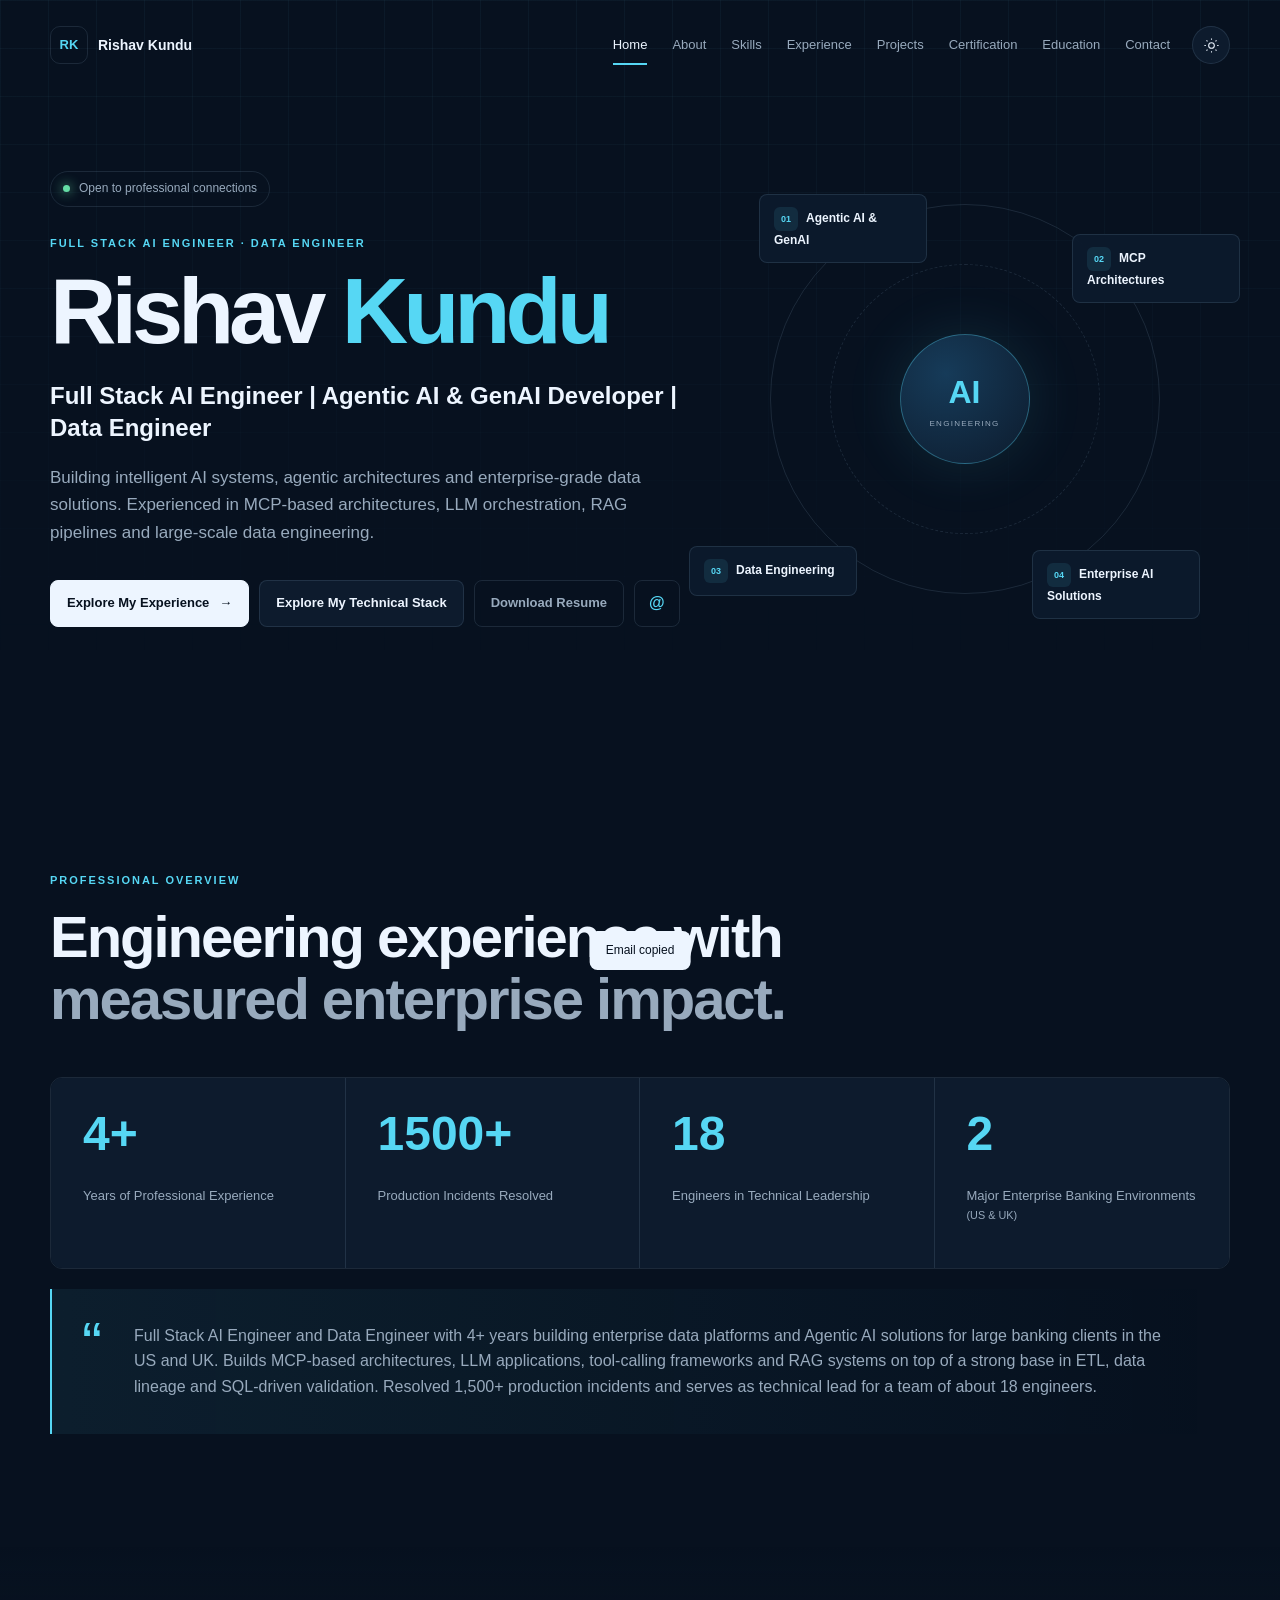
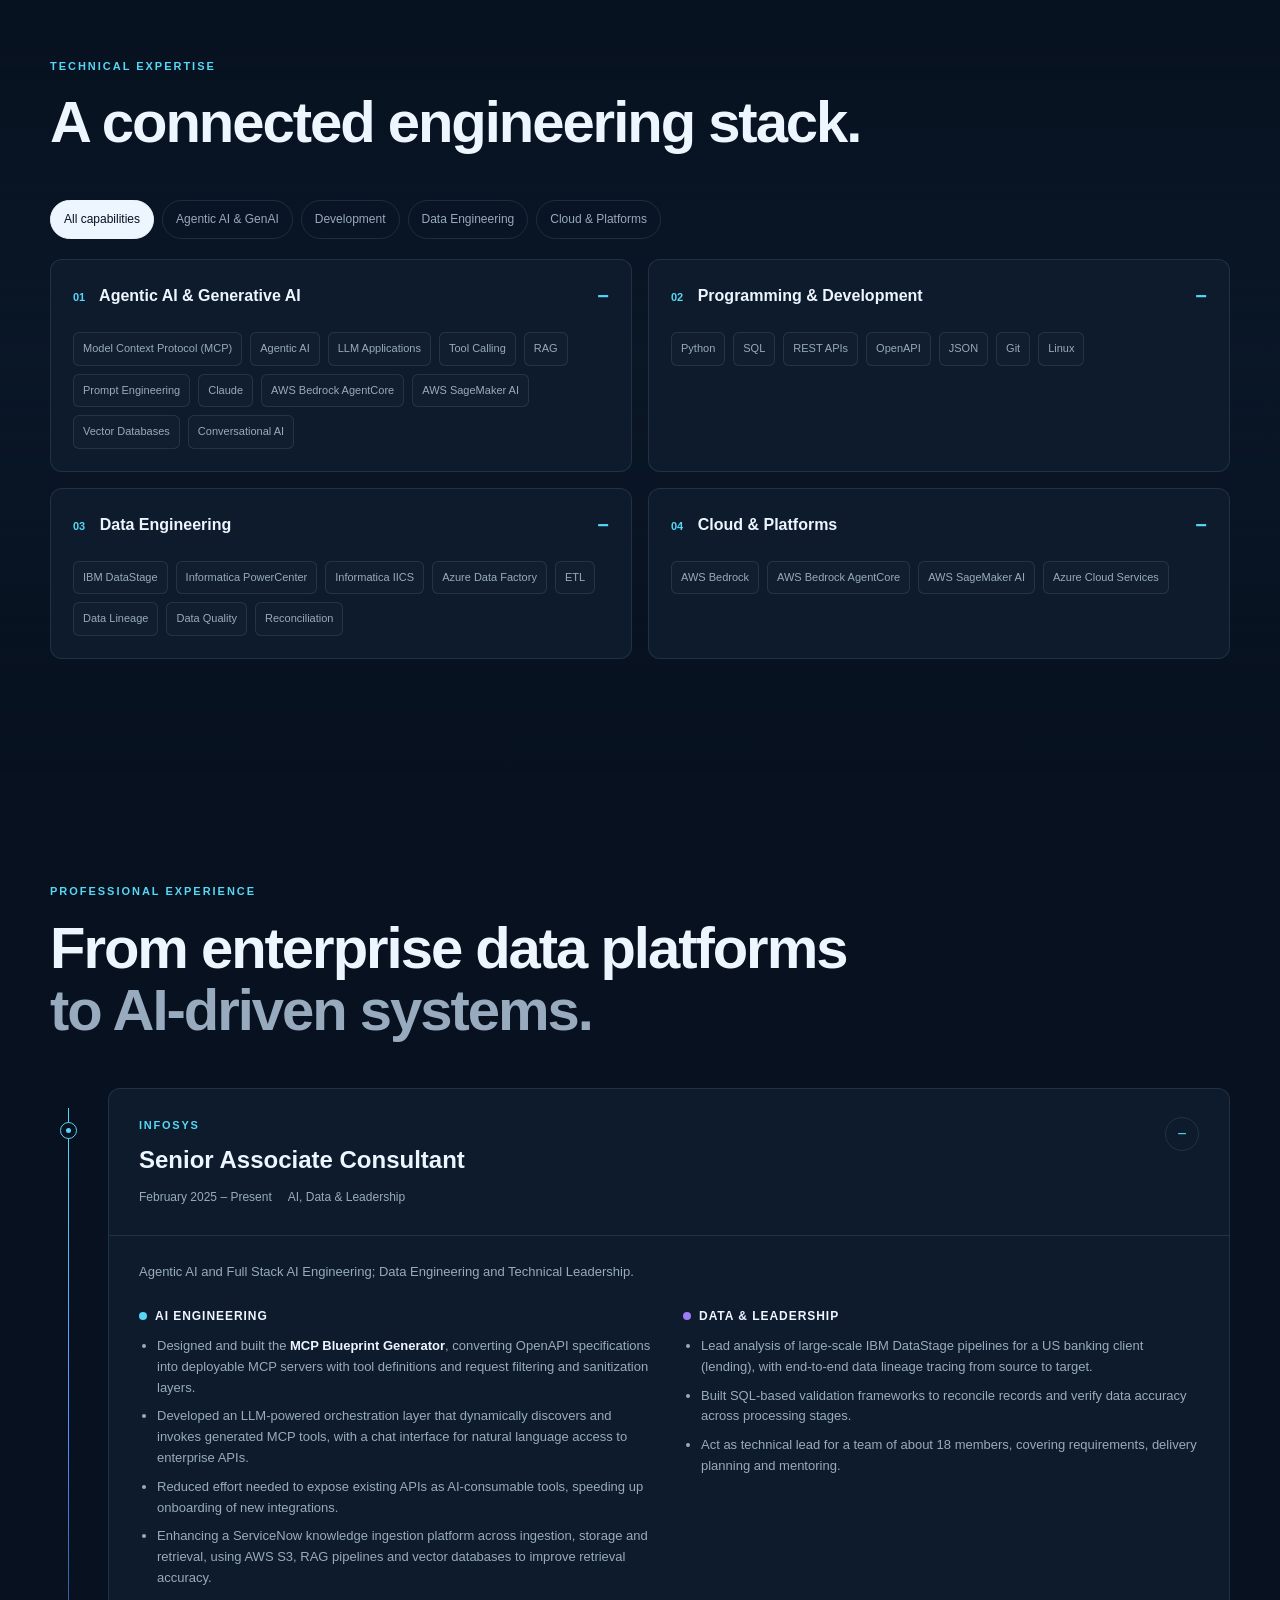
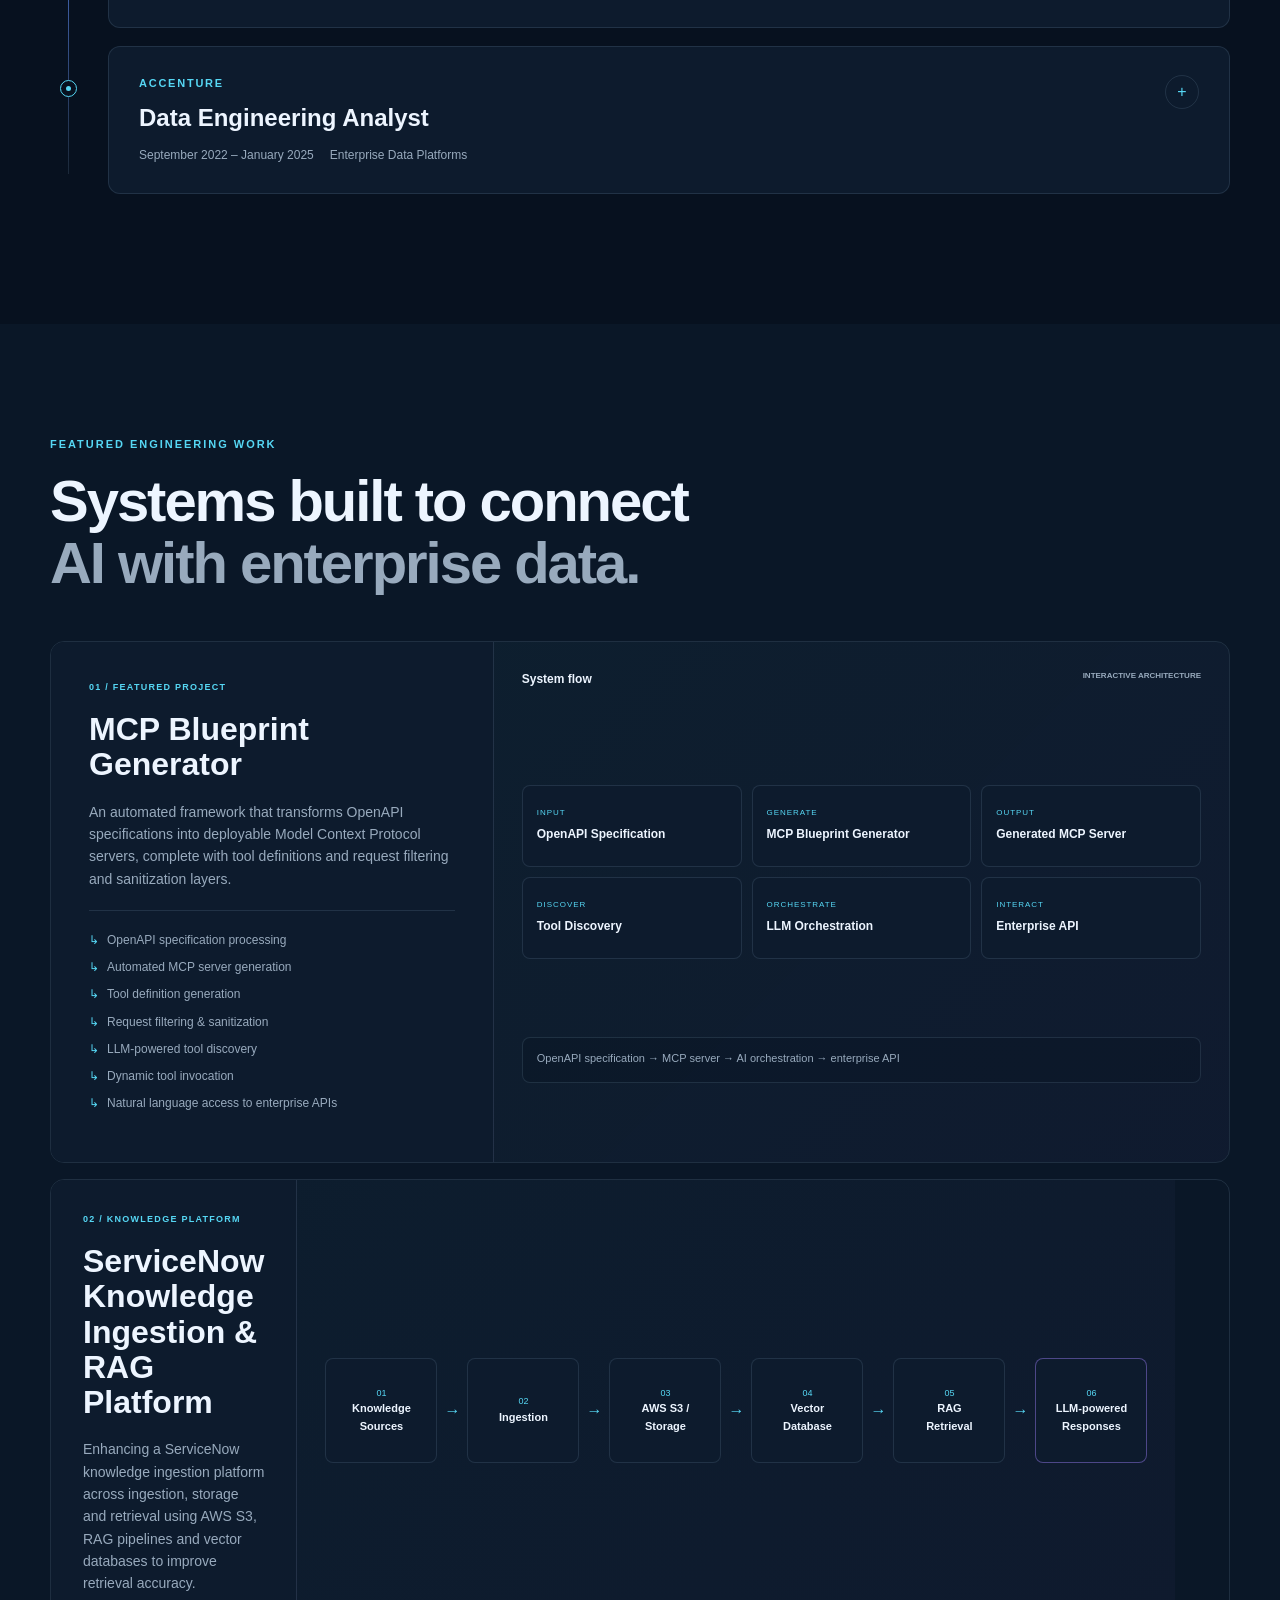
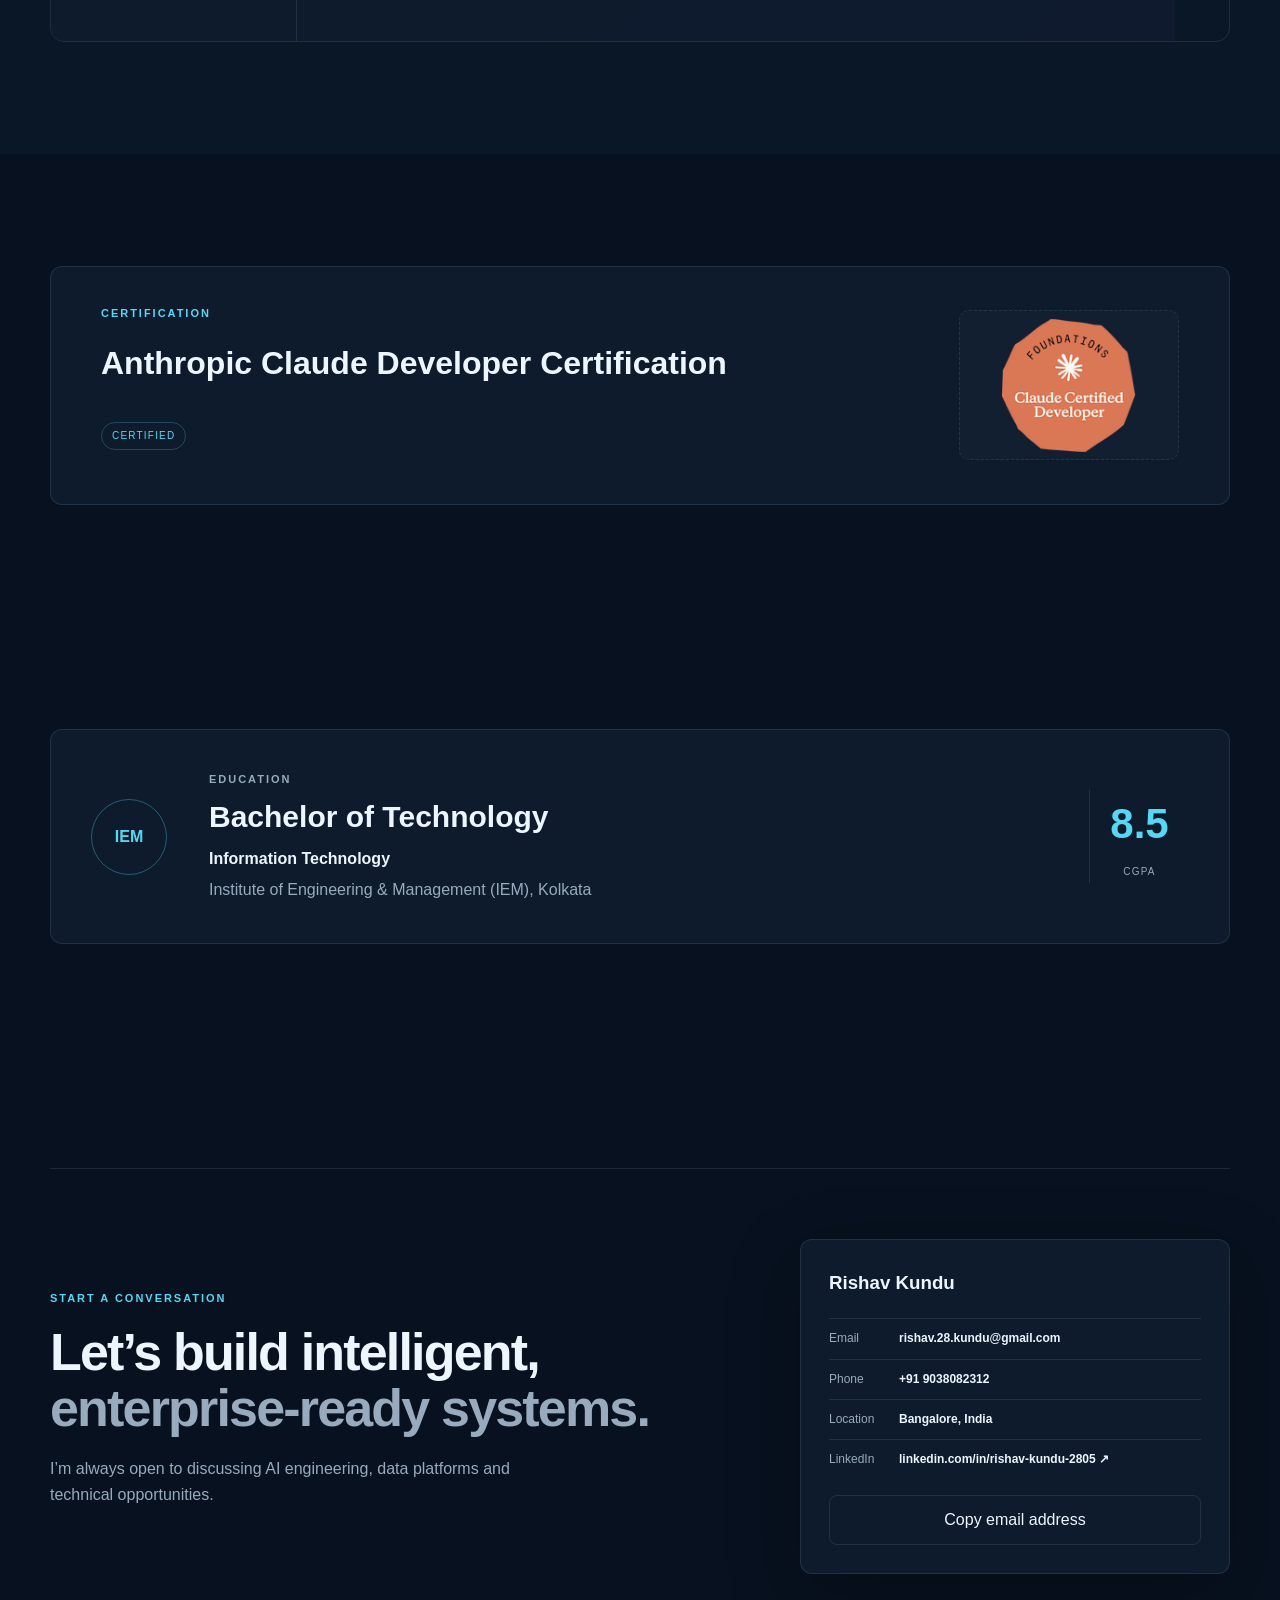
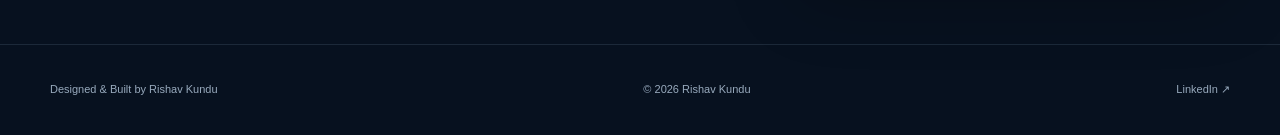
==== commit e2b44102: "ph ch-2" ====
--- a/index.html
+++ b/index.html
@@ -141,14 +141,17 @@
           <div class="project-copy"><div class="project-number">01 / FEATURED PROJECT</div><h3>MCP Blueprint Generator</h3><p>An automated framework that transforms OpenAPI specifications into deployable Model Context Protocol servers, complete with tool definitions and request filtering and sanitization layers.</p><ul class="project-capabilities"><li>OpenAPI specification processing</li><li>Automated MCP server generation</li><li>Tool definition generation</li><li>Request filtering &amp; sanitization</li><li>LLM-powered tool discovery</li><li>Dynamic tool invocation</li><li>Natural language access to enterprise APIs</li></ul></div>
           <div class="architecture-panel" aria-label="MCP Blueprint Generator architecture diagram">
             <div class="architecture-title"><span>System flow</span><small>INTERACTIVE ARCHITECTURE</small></div>
-            <div class="flow-diagram">
-              <button class="flow-node" data-detail="OpenAPI specification input for API definitions."><small>INPUT</small><b>OpenAPI<br>Specification</b></button><span class="flow-arrow">→</span>
-              <button class="flow-node accent" data-detail="Processes specifications and generates MCP-ready outputs."><small>GENERATE</small><b>MCP Blueprint<br>Generator</b></button><span class="flow-arrow">→</span>
-              <button class="flow-node" data-detail="A deployable server with generated tool definitions."><small>OUTPUT</small><b>Generated MCP<br>Server</b></button>
-              <span class="flow-arrow vertical">↓</span>
-              <div class="flow-row-bottom"><button class="flow-node" data-detail="Discovers tools exposed by the generated MCP server."><small>DISCOVER</small><b>Tool<br>Discovery</b></button><span class="flow-arrow">→</span><button class="flow-node" data-detail="Dynamically invokes tools through an LLM-powered orchestration layer."><small>ORCHESTRATE</small><b>LLM<br>Orchestration</b></button><span class="flow-arrow">→</span><button class="flow-node violet" data-detail="Enables natural-language interaction with enterprise APIs."><small>INTERACT</small><b>Enterprise<br>API</b></button></div>
+            <div class="flow-diagram flow-list" aria-label="MCP Blueprint Generator architecture steps">
+              <ol>
+                <li><small>INPUT</small><b>OpenAPI Specification</b></li>
+                <li><small>GENERATE</small><b>MCP Blueprint Generator</b></li>
+                <li><small>OUTPUT</small><b>Generated MCP Server</b></li>
+                <li><small>DISCOVER</small><b>Tool Discovery</b></li>
+                <li><small>ORCHESTRATE</small><b>LLM Orchestration</b></li>
+                <li><small>INTERACT</small><b>Enterprise API</b></li>
+              </ol>
             </div>
-            <div class="architecture-detail" id="architectureDetail">Select a system component to inspect it.</div>
+            <div class="architecture-detail" id="architectureDetail">OpenAPI specification → MCP server → AI orchestration → enterprise API</div>
           </div>
         </article>
         <article class="project-secondary reveal">
--- a/styles.css
+++ b/styles.css
@@ -1 +1,3 @@
-:root{--bg:#07111f;--bg2:#0a1727;--surface:#0d1b2d;--surface-2:#102238;--text:#edf5ff;--muted:#98aabd;--line:rgba(157,190,220,.14);--cyan:#56d7f4;--blue:#5b8cff;--violet:#9b7cf6;--grid:rgba(96,179,217,.055);--shadow:0 22px 70px rgba(0,0,0,.28)}[data-theme="light"]{--bg:#edf4f8;--bg2:#f7fafc;--surface:#fff;--surface-2:#edf4f8;--text:#102033;--muted:#5d6d7e;--line:rgba(25,75,110,.14);--grid:rgba(29,103,139,.07);--shadow:0 22px 70px rgba(55,79,100,.12)}*{box-sizing:border-box}html{scroll-behavior:smooth;scroll-padding-top:92px}body{margin:0;font-family:Inter,Segoe UI,Arial,sans-serif;background:var(--bg);color:var(--text);line-height:1.6;overflow-x:hidden;transition:background .25s,color .25s}body:before{content:"";position:fixed;inset:0;z-index:-2;background-image:linear-gradient(var(--grid) 1px,transparent 1px),linear-gradient(90deg,var(--grid) 1px,transparent 1px);background-size:48px 48px;mask-image:linear-gradient(to bottom,black,transparent 75%)}a{color:inherit;text-decoration:none}button{font:inherit}.page-shell{width:min(1180px,calc(100% - 48px));margin-inline:auto}.section{padding:112px 0}.skip-link{position:absolute;left:-999px}.skip-link:focus{left:16px;top:16px;z-index:999;padding:10px;background:white;color:#07111f}.scroll-progress{position:fixed;top:0;left:0;width:100%;height:3px;z-index:1000}.scroll-progress span{display:block;height:100%;width:0;background:linear-gradient(90deg,var(--cyan),var(--blue),var(--violet))}.site-header{position:fixed;z-index:900;top:3px;left:0;width:100%;border-bottom:1px solid transparent;transition:.25s}.site-header.scrolled{background:color-mix(in srgb,var(--bg) 88%,transparent);backdrop-filter:blur(16px);border-color:var(--line)}.nav-shell{width:min(1180px,calc(100% - 48px));height:84px;margin:auto;display:flex;align-items:center}.brand{display:flex;align-items:center;gap:10px;font-weight:750}.brand-mark{display:grid;place-items:center;width:38px;height:38px;border:1px solid var(--line);border-radius:10px;color:var(--cyan);font-size:13px}.brand-name{font-size:14px}.nav-links{margin-left:auto;display:flex;align-items:center;gap:25px}.nav-link{position:relative;font-size:13px;color:var(--muted);transition:.2s}.nav-link:hover,.nav-link.active{color:var(--text)}.nav-link.active:after{content:"";position:absolute;left:0;right:0;bottom:-10px;height:2px;background:var(--cyan)}.theme-toggle{margin-left:22px;width:38px;height:38px;border:1px solid var(--line);border-radius:50%;background:var(--surface);color:var(--text);display:grid;place-items:center;cursor:pointer}.theme-toggle svg{width:17px;fill:none;stroke:currentColor;stroke-width:1.5}.nav-toggle{display:none}.hero{min-height:760px;padding-top:150px;display:flex;align-items:center}.hero-grid{display:grid;grid-template-columns:1.1fr .9fr;align-items:center}.eyebrow{margin:0 0 16px;text-transform:uppercase;letter-spacing:.18em;font-size:11px;font-weight:800;color:var(--cyan)}.hero h1{font-size:clamp(58px,8vw,92px);line-height:.95;margin:0 0 24px;letter-spacing:-.055em}.hero h1 span{color:var(--cyan)}.hero h2{font-size:clamp(18px,2vw,24px);line-height:1.35;max-width:780px;margin:0 0 20px}.hero-description{max-width:680px;color:var(--muted);font-size:17px}.availability{display:inline-flex;align-items:center;gap:9px;margin-bottom:28px;border:1px solid var(--line);border-radius:999px;padding:7px 12px;color:var(--muted);font-size:12px}.availability span{width:7px;height:7px;border-radius:50%;background:#65dda5;box-shadow:0 0 12px #65dda5}.hero-actions{display:flex;flex-wrap:wrap;gap:10px;margin-top:34px}.button{min-height:46px;padding:12px 16px;border:1px solid var(--line);border-radius:8px;display:inline-flex;align-items:center;justify-content:center;gap:10px;font-size:13px;font-weight:750;transition:.2s}.button.primary{background:var(--text);color:var(--bg);border-color:var(--text)}.button.secondary{background:var(--surface);color:var(--text)}.button.ghost{color:var(--muted)}.button:hover{transform:translateY(-2px);border-color:var(--cyan)}.icon-button{width:46px;padding:0;font-size:16px;color:var(--cyan)}.hero-visual{position:relative;height:470px}.orbit{position:absolute;border:1px solid var(--line);border-radius:50%;left:50%;top:50%;transform:translate(-50%,-50%)}.orbit-one{width:390px;height:390px}.orbit-two{width:270px;height:270px;border-style:dashed}.core-node{position:absolute;left:50%;top:50%;transform:translate(-50%,-50%);width:130px;height:130px;border-radius:50%;display:flex;flex-direction:column;align-items:center;justify-content:center;background:radial-gradient(circle at 35% 30%,#163b59,var(--surface));border:1px solid rgba(86,215,244,.35);box-shadow:0 0 60px rgba(86,215,244,.12)}.core-node span{font-size:32px;font-weight:800;color:var(--cyan)}.core-node small{font-size:8px;letter-spacing:.16em;color:var(--muted)}.discipline{position:absolute;width:168px;padding:12px 14px;border:1px solid var(--line);border-radius:8px;background:color-mix(in srgb,var(--surface) 92%,transparent);backdrop-filter:blur(10px);font-size:12px;font-weight:700}.discipline span{display:inline-grid;place-items:center;width:24px;height:24px;margin-right:8px;border-radius:6px;background:rgba(86,215,244,.1);color:var(--cyan);font-size:9px}.node-a{top:30px;left:60px}.node-b{top:70px;right:-10px}.node-c{bottom:38px;left:-10px}.node-d{bottom:15px;right:30px}.section-heading{margin-bottom:46px}.section-heading h2{font-size:clamp(38px,5vw,58px);line-height:1.08;margin:0;letter-spacing:-.035em}.section-heading h2 span{color:var(--muted)}.stats-grid{display:grid;grid-template-columns:repeat(4,1fr);border:1px solid var(--line);border-radius:12px;overflow:hidden}.stat-card{min-height:190px;padding:32px;border-right:1px solid var(--line);background:var(--surface)}.stat-card:last-child{border-right:0}.stat-card strong{display:block;font-size:48px;line-height:1;color:var(--cyan);margin-bottom:28px}.stat-card p{font-size:13px;color:var(--muted);margin:0}.stat-card small{display:block}.summary-panel{position:relative;margin-top:20px;padding:34px 44px 34px 82px;border-left:2px solid var(--cyan);background:linear-gradient(90deg,rgba(86,215,244,.07),transparent)}.summary-panel p{margin:0;color:var(--muted);font-size:16px}.quote-mark{position:absolute;left:30px;top:25px;font-size:60px;line-height:1;color:var(--cyan)}.skills{background:linear-gradient(180deg,transparent,var(--bg2),transparent)}.skill-filters{display:flex;flex-wrap:wrap;gap:8px;margin-bottom:20px}.filter-btn{border:1px solid var(--line);border-radius:999px;padding:9px 13px;background:transparent;color:var(--muted);font-size:12px;cursor:pointer}.filter-btn.active,.filter-btn:hover{background:var(--text);color:var(--bg);border-color:var(--text)}.skill-grid{display:grid;grid-template-columns:1fr 1fr;gap:16px}.skill-card{border:1px solid var(--line);border-radius:12px;background:var(--surface);overflow:hidden;transition:.25s}.skill-card.hidden{display:none}.skill-card:hover{border-color:rgba(86,215,244,.35);transform:translateY(-3px);box-shadow:var(--shadow)}.skill-card-header{width:100%;border:0;background:none;color:var(--text);padding:20px 22px;display:flex;justify-content:space-between;align-items:center;text-align:left;cursor:pointer;font-weight:750}.skill-card-header b{color:var(--cyan);font-size:11px;margin-right:10px}.skill-card-header i{color:var(--cyan);font-style:normal;font-size:20px}.skill-tags{display:flex;flex-wrap:wrap;gap:8px;padding:0 22px 22px}.skill-card.collapsed .skill-tags{display:none}.skill-tags span{border:1px solid var(--line);border-radius:6px;padding:7px 9px;font-size:11px;color:var(--muted);background:rgba(255,255,255,.015)}.experience{overflow:hidden}.timeline{position:relative}.timeline:before{content:"";position:absolute;left:18px;top:20px;bottom:20px;width:1px;background:linear-gradient(var(--cyan),var(--blue),var(--line))}.timeline-item{position:relative;padding-left:58px;margin-bottom:18px}.timeline-marker{position:absolute;left:10px;top:34px;width:17px;height:17px;border-radius:50%;border:1px solid var(--cyan);background:var(--bg);display:grid;place-items:center}.timeline-marker span{width:5px;height:5px;border-radius:50%;background:var(--cyan)}.experience-card{border:1px solid var(--line);border-radius:12px;background:var(--surface);overflow:hidden}.experience-header{width:100%;border:0;background:none;color:var(--text);text-align:left;padding:28px 30px;display:flex;justify-content:space-between;align-items:flex-start;cursor:pointer}.company{font-size:11px;color:var(--cyan);letter-spacing:.16em;font-weight:800;margin:0 0 7px}.experience-header h3{margin:0;font-size:24px}.meta{display:flex;gap:16px;margin-top:8px;color:var(--muted);font-size:12px}.expand-icon{width:34px;height:34px;border:1px solid var(--line);border-radius:50%;display:grid;place-items:center;color:var(--cyan)}.experience-content{border-top:1px solid var(--line);padding:26px 30px 30px}.role-domain{margin:0 0 24px;color:var(--muted);font-size:13px}.responsibility-grid{display:grid;grid-template-columns:1fr 1fr;gap:28px}.responsibility-group.full{grid-column:1/-1}.responsibility-group h4{margin:0 0 10px;font-size:12px;text-transform:uppercase;letter-spacing:.08em}.responsibility-group h4 span{display:inline-block;width:8px;height:8px;border-radius:50%;margin-right:8px}.ai-responsibility h4 span{background:var(--cyan)}.data-responsibility h4 span{background:var(--violet)}.responsibility-group ul{margin:0;padding-left:18px}.responsibility-group li{color:var(--muted);font-size:13px;margin:8px 0}.responsibility-group strong{color:var(--text)}.projects{background:var(--bg2)}.project-feature{display:grid;grid-template-columns:.75fr 1.25fr;border:1px solid var(--line);border-radius:14px;overflow:hidden}.project-copy{padding:38px;background:var(--surface)}.project-number{font-size:9px;letter-spacing:.14em;color:var(--cyan);font-weight:800}.project-copy h3,.project-secondary h3{font-size:32px;line-height:1.1;margin:18px 0}.project-copy p,.project-secondary-copy p{color:var(--muted);font-size:14px}.project-capabilities{list-style:none;padding:20px 0 0;margin:20px 0 0;border-top:1px solid var(--line);display:grid;gap:8px}.project-capabilities li{font-size:12px;color:var(--muted)}.project-capabilities li:before{content:"↳";color:var(--cyan);margin-right:8px}.architecture-panel{min-height:520px;padding:28px;background:linear-gradient(135deg,rgba(86,215,244,.04),rgba(155,124,246,.035));border-left:1px solid var(--line)}.architecture-title{display:flex;justify-content:space-between;font-size:12px;font-weight:800}.architecture-title small{color:var(--muted);font-size:8px}.flow-diagram{min-height:330px;margin-top:18px;display:flex;flex-wrap:wrap;align-content:center;justify-content:center;align-items:center;gap:8px}.flow-node{width:145px;height:96px;border:1px solid var(--line);border-radius:9px;background:var(--surface);color:var(--text);cursor:pointer;text-align:center;transition:.2s}.flow-node:hover,.flow-node.active{transform:translateY(-3px);border-color:var(--cyan);box-shadow:0 12px 30px rgba(86,215,244,.08)}.flow-node.accent{border-color:rgba(86,215,244,.5)}.flow-node.violet{border-color:rgba(155,124,246,.5)}.flow-node small{display:block;color:var(--cyan);font-size:7px;letter-spacing:.12em;margin-bottom:7px}.flow-node b{font-size:12px}.flow-arrow{color:var(--cyan);font-size:18px}.flow-arrow.vertical{flex-basis:100%;height:18px;text-align:center}.flow-row-bottom{display:flex;align-items:center;gap:8px}.architecture-detail{min-height:46px;border:1px solid var(--line);border-radius:8px;padding:12px 14px;color:var(--muted);font-size:11px;background:rgba(5,12,22,.18)}.project-secondary{margin-top:16px;display:grid;grid-template-columns:.7fr 1.3fr;border:1px solid var(--line);border-radius:14px;overflow:hidden}.project-secondary-copy{padding:32px;background:var(--surface)}.rag-flow{display:flex;align-items:center;justify-content:center;gap:7px;padding:28px;border-left:1px solid var(--line);background:linear-gradient(135deg,rgba(86,215,244,.03),rgba(155,124,246,.03))}.rag-step{width:112px;height:105px;border:1px solid var(--line);border-radius:8px;background:var(--surface);display:flex;flex-direction:column;align-items:center;justify-content:center;text-align:center}.rag-step span{font-size:9px;color:var(--cyan)}.rag-step b{font-size:11px}.rag-step.violet{border-color:rgba(155,124,246,.45)}.rag-flow i{color:var(--cyan);font-style:normal}.cert-card{display:grid;grid-template-columns:1fr 220px;align-items:center;min-height:220px;border:1px solid var(--line);border-radius:12px;padding:38px 50px;background:var(--surface)}.cert-card h2{margin:0;font-size:32px}.cert-status span{display:inline-block;margin-top:16px;padding:5px 10px;border:1px solid rgba(86,215,244,.25);border-radius:999px;color:var(--cyan);font-size:10px;text-transform:uppercase;letter-spacing:.12em}.cert-badge{height:150px;border:1px dashed var(--line);border-radius:10px;display:grid;place-items:center;overflow:hidden;background:rgba(255,255,255,.02)}.cert-badge img{max-width:90%;max-height:90%;object-fit:contain}.education-card{display:grid;grid-template-columns:90px 1fr 100px;align-items:center;gap:28px;border:1px solid var(--line);border-radius:12px;padding:36px 40px;background:var(--surface)}.education-mark{width:76px;height:76px;border-radius:50%;border:1px solid rgba(86,215,244,.35);display:grid;place-items:center;color:var(--cyan);font-weight:800}.education-card h2{margin:0;font-size:30px}.education-card p{margin:5px 0;color:var(--muted)}.education-card .specialisation{color:var(--text);font-weight:700}.cgpa{text-align:center;border-left:1px solid var(--line)}.cgpa strong{display:block;font-size:42px;color:var(--cyan)}.cgpa span{font-size:10px;text-transform:uppercase;letter-spacing:.12em;color:var(--muted)}.contact{padding-bottom:70px}.contact-panel{display:grid;grid-template-columns:1fr 430px;gap:70px;align-items:center;border-top:1px solid var(--line);padding-top:70px}.contact-copy h2{font-size:52px;line-height:1.08;letter-spacing:-.035em;margin:0 0 20px}.contact-copy h2 span{color:var(--muted)}.contact-copy>p:last-child{color:var(--muted);max-width:520px}.contact-card{border:1px solid var(--line);border-radius:12px;padding:28px;background:var(--surface);box-shadow:var(--shadow)}.contact-card h3{margin:0 0 20px}.contact-card>a,.contact-card>div{display:grid;grid-template-columns:70px 1fr;padding:10px 0;border-top:1px solid var(--line);font-size:12px}.contact-card span{color:var(--muted)}.contact-card b{font-size:12px}.copy-button{width:100%;margin-top:16px;border:1px solid var(--line);border-radius:8px;padding:11px;background:transparent;color:var(--text);cursor:pointer}.copy-button:hover{border-color:var(--cyan);color:var(--cyan)}footer{border-top:1px solid var(--line)}.footer-inner{height:90px;display:flex;align-items:center;justify-content:space-between;color:var(--muted);font-size:11px}.back-to-top{position:fixed;right:22px;bottom:22px;width:42px;height:42px;border:1px solid var(--line);border-radius:50%;background:var(--surface);color:var(--text);cursor:pointer;opacity:0;pointer-events:none;transform:translateY(10px);transition:.2s;z-index:800}.back-to-top.visible{opacity:1;pointer-events:auto;transform:none}.toast{position:fixed;left:50%;bottom:-70px;transform:translateX(-50%);z-index:1100;padding:10px 16px;border-radius:8px;background:var(--text);color:var(--bg);font-size:12px;transition:.25s}.toast.visible{bottom:24px}.reveal{opacity:0;transform:translateY(18px);transition:opacity .65s ease,transform .65s ease}.reveal.visible{opacity:1;transform:none}@media(max-width:980px){.nav-links{gap:15px}.brand-name{display:none}.hero-grid{grid-template-columns:1fr}.hero-visual{height:420px;margin-top:20px}.stats-grid{grid-template-columns:1fr 1fr}.stat-card:nth-child(2){border-right:0}.stat-card:nth-child(-n+2){border-bottom:1px solid var(--line)}.project-feature,.project-secondary{grid-template-columns:1fr}.architecture-panel,.rag-flow{border-left:0;border-top:1px solid var(--line)}.project-secondary-copy{border-bottom:1px solid var(--line)}.contact-panel{grid-template-columns:1fr 380px;gap:30px}}@media(max-width:760px){html{scroll-padding-top:72px}.page-shell,.nav-shell{width:min(100% - 32px,1180px)}.section{padding:78px 0}.nav-shell{height:68px}.nav-toggle{margin-left:auto;width:38px;height:38px;border:1px solid var(--line);border-radius:8px;background:var(--surface);display:flex;flex-direction:column;align-items:center;justify-content:center;gap:4px}.nav-toggle span{width:16px;height:1px;background:var(--text)}.theme-toggle{margin-left:8px}.nav-links{position:absolute;left:16px;right:16px;top:76px;display:none;padding:12px;border:1px solid var(--line);border-radius:10px;background:var(--surface);box-shadow:var(--shadow)}.nav-links.open{display:grid}.nav-link{padding:10px}.nav-link.active:after{left:10px;right:auto;width:24px;bottom:4px}.hero{min-height:auto;padding-top:120px;overflow:hidden}.hero h1{font-size:58px}.hero h2{font-size:18px}.hero-description{font-size:15px}.hero-actions .button{flex:1 1 calc(50% - 5px)}.hero-actions .icon-button{flex:0 0 46px}.hero-visual{height:390px;transform:scale(.86);margin-inline:-30px}.orbit-one{width:340px;height:340px}.orbit-two{width:230px;height:230px}.node-a{left:25px}.node-b{right:-2px}.node-c{left:0}.node-d{right:5px}.section-heading h2{font-size:38px}.stats-grid{grid-template-columns:1fr 1fr}.stat-card{min-height:155px;padding:24px}.stat-card strong{font-size:38px}.summary-panel{padding:28px 22px 28px 58px}.quote-mark{left:16px}.skill-grid{grid-template-columns:1fr}.responsibility-grid{grid-template-columns:1fr}.timeline-item{padding-left:42px}.timeline:before{left:10px}.timeline-marker{left:2px}.experience-header{padding:22px}.experience-header h3{font-size:21px}.meta{flex-direction:column;gap:2px}.experience-content{padding:20px}.project-copy,.project-secondary-copy{padding:28px}.architecture-panel{min-height:0;padding:20px}.flow-diagram{display:grid;grid-template-columns:1fr 20px 1fr}.flow-arrow.vertical{display:none}.flow-node{width:100%;height:88px}.flow-row-bottom{grid-column:1/-1;display:grid;grid-template-columns:1fr 20px 1fr 20px 1fr}.rag-flow{flex-wrap:wrap}.rag-step{width:calc(33.33% - 12px);height:90px}.rag-flow i{display:none}.cert-card{grid-template-columns:1fr 150px;padding:28px}.education-card{grid-template-columns:70px 1fr}.cgpa{grid-column:1/-1;border-left:0;border-top:1px solid var(--line);padding-top:16px}.contact-panel{grid-template-columns:1fr}.contact-copy h2{font-size:40px}.footer-inner{height:auto;min-height:100px;gap:10px;flex-wrap:wrap}.brand-name{display:inline}}@media(max-width:480px){.page-shell,.nav-shell{width:calc(100% - 24px)}.hero h1{font-size:48px}.hero-actions{display:grid;grid-template-columns:1fr 46px}.hero-actions .button{flex:none;width:100%}.hero-actions .primary{grid-column:1/-1}.hero-actions .ghost{grid-column:1}.hero-visual{height:360px;transform:scale(.76);margin:-15px -75px}.stats-grid{grid-template-columns:1fr}.stat-card{border-right:0;border-bottom:1px solid var(--line);min-height:130px}.stat-card:last-child{border-bottom:0}.section-heading h2{font-size:34px}.skill-filters{gap:5px}.filter-btn{font-size:10px}.project-copy h3,.project-secondary h3{font-size:26px}.flow-diagram{display:flex}.flow-node{width:138px}.flow-row-bottom{display:flex}.architecture-detail{min-height:62px}.rag-step{width:calc(50% - 8px)}.cert-card{grid-template-columns:1fr}.cert-badge{margin-top:20px;width:170px}.education-card{grid-template-columns:55px 1fr;padding:24px 18px;gap:14px}.education-mark{width:55px;height:55px}.education-card h2{font-size:23px}.contact-card>a,.contact-card>div{grid-template-columns:60px 1fr}.contact-card b{overflow-wrap:anywhere}.footer-inner{justify-content:center;text-align:center}}@media(prefers-reduced-motion:reduce){html{scroll-behavior:auto}.reveal{opacity:1!important;transform:none!important;transition:none!important}*{animation-duration:.01ms!important;transition-duration:.01ms!important}}@media(max-width:760px){.project-feature,.project-secondary,.architecture-panel,.flow-diagram,.flow-row-bottom{max-width:100%;min-width:0}.project-feature,.project-secondary{overflow:hidden}.flow-diagram{box-sizing:border-box}.flow-row-bottom{width:100%;flex-wrap:wrap}.flow-row-bottom .flow-node{width:calc((100% - 40px)/3);min-width:0}.flow-row-bottom .flow-arrow{flex:0 0 20px;text-align:center}.architecture-panel{overflow:hidden}.hero{overflow:hidden}.hero-visual{width:calc(100% + 60px);margin-left:-30px;margin-right:-30px}}+:root{--bg:#07111f;--bg2:#0a1727;--surface:#0d1b2d;--surface-2:#102238;--text:#edf5ff;--muted:#98aabd;--line:rgba(157,190,220,.14);--cyan:#56d7f4;--blue:#5b8cff;--violet:#9b7cf6;--grid:rgba(96,179,217,.055);--shadow:0 22px 70px rgba(0,0,0,.28)}[data-theme="light"]{--bg:#edf4f8;--bg2:#f7fafc;--surface:#fff;--surface-2:#edf4f8;--text:#102033;--muted:#5d6d7e;--line:rgba(25,75,110,.14);--grid:rgba(29,103,139,.07);--shadow:0 22px 70px rgba(55,79,100,.12)}*{box-sizing:border-box}html{scroll-behavior:smooth;scroll-padding-top:92px}body{margin:0;font-family:Inter,Segoe UI,Arial,sans-serif;background:var(--bg);color:var(--text);line-height:1.6;overflow-x:hidden;transition:background .25s,color .25s}body:before{content:"";position:fixed;inset:0;z-index:-2;background-image:linear-gradient(var(--grid) 1px,transparent 1px),linear-gradient(90deg,var(--grid) 1px,transparent 1px);background-size:48px 48px;mask-image:linear-gradient(to bottom,black,transparent 75%)}a{color:inherit;text-decoration:none}button{font:inherit}.page-shell{width:min(1180px,calc(100% - 48px));margin-inline:auto}.section{padding:112px 0}.skip-link{position:absolute;left:-999px}.skip-link:focus{left:16px;top:16px;z-index:999;padding:10px;background:white;color:#07111f}.scroll-progress{position:fixed;top:0;left:0;width:100%;height:3px;z-index:1000}.scroll-progress span{display:block;height:100%;width:0;background:linear-gradient(90deg,var(--cyan),var(--blue),var(--violet))}.site-header{position:fixed;z-index:900;top:3px;left:0;width:100%;border-bottom:1px solid transparent;transition:.25s}.site-header.scrolled{background:color-mix(in srgb,var(--bg) 88%,transparent);backdrop-filter:blur(16px);border-color:var(--line)}.nav-shell{width:min(1180px,calc(100% - 48px));height:84px;margin:auto;display:flex;align-items:center}.brand{display:flex;align-items:center;gap:10px;font-weight:750}.brand-mark{display:grid;place-items:center;width:38px;height:38px;border:1px solid var(--line);border-radius:10px;color:var(--cyan);font-size:13px}.brand-name{font-size:14px}.nav-links{margin-left:auto;display:flex;align-items:center;gap:25px}.nav-link{position:relative;font-size:13px;color:var(--muted);transition:.2s}.nav-link:hover,.nav-link.active{color:var(--text)}.nav-link.active:after{content:"";position:absolute;left:0;right:0;bottom:-10px;height:2px;background:var(--cyan)}.theme-toggle{margin-left:22px;width:38px;height:38px;border:1px solid var(--line);border-radius:50%;background:var(--surface);color:var(--text);display:grid;place-items:center;cursor:pointer}.theme-toggle svg{width:17px;fill:none;stroke:currentColor;stroke-width:1.5}.nav-toggle{display:none}.hero{min-height:760px;padding-top:150px;display:flex;align-items:center}.hero-grid{display:grid;grid-template-columns:1.1fr .9fr;align-items:center}.eyebrow{margin:0 0 16px;text-transform:uppercase;letter-spacing:.18em;font-size:11px;font-weight:800;color:var(--cyan)}.hero h1{font-size:clamp(58px,8vw,92px);line-height:.95;margin:0 0 24px;letter-spacing:-.055em}.hero h1 span{color:var(--cyan)}.hero h2{font-size:clamp(18px,2vw,24px);line-height:1.35;max-width:780px;margin:0 0 20px}.hero-description{max-width:680px;color:var(--muted);font-size:17px}.availability{display:inline-flex;align-items:center;gap:9px;margin-bottom:28px;border:1px solid var(--line);border-radius:999px;padding:7px 12px;color:var(--muted);font-size:12px}.availability span{width:7px;height:7px;border-radius:50%;background:#65dda5;box-shadow:0 0 12px #65dda5}.hero-actions{display:flex;flex-wrap:wrap;gap:10px;margin-top:34px}.button{min-height:46px;padding:12px 16px;border:1px solid var(--line);border-radius:8px;display:inline-flex;align-items:center;justify-content:center;gap:10px;font-size:13px;font-weight:750;transition:.2s}.button.primary{background:var(--text);color:var(--bg);border-color:var(--text)}.button.secondary{background:var(--surface);color:var(--text)}.button.ghost{color:var(--muted)}.button:hover{transform:translateY(-2px);border-color:var(--cyan)}.icon-button{width:46px;padding:0;font-size:16px;color:var(--cyan)}.hero-visual{position:relative;height:470px}.orbit{position:absolute;border:1px solid var(--line);border-radius:50%;left:50%;top:50%;transform:translate(-50%,-50%)}.orbit-one{width:390px;height:390px}.orbit-two{width:270px;height:270px;border-style:dashed}.core-node{position:absolute;left:50%;top:50%;transform:translate(-50%,-50%);width:130px;height:130px;border-radius:50%;display:flex;flex-direction:column;align-items:center;justify-content:center;background:radial-gradient(circle at 35% 30%,#163b59,var(--surface));border:1px solid rgba(86,215,244,.35);box-shadow:0 0 60px rgba(86,215,244,.12)}.core-node span{font-size:32px;font-weight:800;color:var(--cyan)}.core-node small{font-size:8px;letter-spacing:.16em;color:var(--muted)}.discipline{position:absolute;width:168px;padding:12px 14px;border:1px solid var(--line);border-radius:8px;background:color-mix(in srgb,var(--surface) 92%,transparent);backdrop-filter:blur(10px);font-size:12px;font-weight:700}.discipline span{display:inline-grid;place-items:center;width:24px;height:24px;margin-right:8px;border-radius:6px;background:rgba(86,215,244,.1);color:var(--cyan);font-size:9px}.node-a{top:30px;left:60px}.node-b{top:70px;right:-10px}.node-c{bottom:38px;left:-10px}.node-d{bottom:15px;right:30px}.section-heading{margin-bottom:46px}.section-heading h2{font-size:clamp(38px,5vw,58px);line-height:1.08;margin:0;letter-spacing:-.035em}.section-heading h2 span{color:var(--muted)}.stats-grid{display:grid;grid-template-columns:repeat(4,1fr);border:1px solid var(--line);border-radius:12px;overflow:hidden}.stat-card{min-height:190px;padding:32px;border-right:1px solid var(--line);background:var(--surface)}.stat-card:last-child{border-right:0}.stat-card strong{display:block;font-size:48px;line-height:1;color:var(--cyan);margin-bottom:28px}.stat-card p{font-size:13px;color:var(--muted);margin:0}.stat-card small{display:block}.summary-panel{position:relative;margin-top:20px;padding:34px 44px 34px 82px;border-left:2px solid var(--cyan);background:linear-gradient(90deg,rgba(86,215,244,.07),transparent)}.summary-panel p{margin:0;color:var(--muted);font-size:16px}.quote-mark{position:absolute;left:30px;top:25px;font-size:60px;line-height:1;color:var(--cyan)}.skills{background:linear-gradient(180deg,transparent,var(--bg2),transparent)}.skill-filters{display:flex;flex-wrap:wrap;gap:8px;margin-bottom:20px}.filter-btn{border:1px solid var(--line);border-radius:999px;padding:9px 13px;background:transparent;color:var(--muted);font-size:12px;cursor:pointer}.filter-btn.active,.filter-btn:hover{background:var(--text);color:var(--bg);border-color:var(--text)}.skill-grid{display:grid;grid-template-columns:1fr 1fr;gap:16px}.skill-card{border:1px solid var(--line);border-radius:12px;background:var(--surface);overflow:hidden;transition:.25s}.skill-card.hidden{display:none}.skill-card:hover{border-color:rgba(86,215,244,.35);transform:translateY(-3px);box-shadow:var(--shadow)}.skill-card-header{width:100%;border:0;background:none;color:var(--text);padding:20px 22px;display:flex;justify-content:space-between;align-items:center;text-align:left;cursor:pointer;font-weight:750}.skill-card-header b{color:var(--cyan);font-size:11px;margin-right:10px}.skill-card-header i{color:var(--cyan);font-style:normal;font-size:20px}.skill-tags{display:flex;flex-wrap:wrap;gap:8px;padding:0 22px 22px}.skill-card.collapsed .skill-tags{display:none}.skill-tags span{border:1px solid var(--line);border-radius:6px;padding:7px 9px;font-size:11px;color:var(--muted);background:rgba(255,255,255,.015)}.experience{overflow:hidden}.timeline{position:relative}.timeline:before{content:"";position:absolute;left:18px;top:20px;bottom:20px;width:1px;background:linear-gradient(var(--cyan),var(--blue),var(--line))}.timeline-item{position:relative;padding-left:58px;margin-bottom:18px}.timeline-marker{position:absolute;left:10px;top:34px;width:17px;height:17px;border-radius:50%;border:1px solid var(--cyan);background:var(--bg);display:grid;place-items:center}.timeline-marker span{width:5px;height:5px;border-radius:50%;background:var(--cyan)}.experience-card{border:1px solid var(--line);border-radius:12px;background:var(--surface);overflow:hidden}.experience-header{width:100%;border:0;background:none;color:var(--text);text-align:left;padding:28px 30px;display:flex;justify-content:space-between;align-items:flex-start;cursor:pointer}.company{font-size:11px;color:var(--cyan);letter-spacing:.16em;font-weight:800;margin:0 0 7px}.experience-header h3{margin:0;font-size:24px}.meta{display:flex;gap:16px;margin-top:8px;color:var(--muted);font-size:12px}.expand-icon{width:34px;height:34px;border:1px solid var(--line);border-radius:50%;display:grid;place-items:center;color:var(--cyan)}.experience-content{border-top:1px solid var(--line);padding:26px 30px 30px}.role-domain{margin:0 0 24px;color:var(--muted);font-size:13px}.responsibility-grid{display:grid;grid-template-columns:1fr 1fr;gap:28px}.responsibility-group.full{grid-column:1/-1}.responsibility-group h4{margin:0 0 10px;font-size:12px;text-transform:uppercase;letter-spacing:.08em}.responsibility-group h4 span{display:inline-block;width:8px;height:8px;border-radius:50%;margin-right:8px}.ai-responsibility h4 span{background:var(--cyan)}.data-responsibility h4 span{background:var(--violet)}.responsibility-group ul{margin:0;padding-left:18px}.responsibility-group li{color:var(--muted);font-size:13px;margin:8px 0}.responsibility-group strong{color:var(--text)}.projects{background:var(--bg2)}.project-feature{display:grid;grid-template-columns:.75fr 1.25fr;border:1px solid var(--line);border-radius:14px;overflow:hidden}.project-copy{padding:38px;background:var(--surface)}.project-number{font-size:9px;letter-spacing:.14em;color:var(--cyan);font-weight:800}.project-copy h3,.project-secondary h3{font-size:32px;line-height:1.1;margin:18px 0}.project-copy p,.project-secondary-copy p{color:var(--muted);font-size:14px}.project-capabilities{list-style:none;padding:20px 0 0;margin:20px 0 0;border-top:1px solid var(--line);display:grid;gap:8px}.project-capabilities li{font-size:12px;color:var(--muted)}.project-capabilities li:before{content:"↳";color:var(--cyan);margin-right:8px}.architecture-panel{min-height:520px;padding:28px;background:linear-gradient(135deg,rgba(86,215,244,.04),rgba(155,124,246,.035));border-left:1px solid var(--line)}.architecture-title{display:flex;justify-content:space-between;font-size:12px;font-weight:800}.architecture-title small{color:var(--muted);font-size:8px}.flow-diagram{min-height:330px;margin-top:18px;display:flex;flex-wrap:wrap;align-content:center;justify-content:center;align-items:center;gap:8px}.flow-node{width:145px;height:96px;border:1px solid var(--line);border-radius:9px;background:var(--surface);color:var(--text);cursor:pointer;text-align:center;transition:.2s}.flow-node:hover,.flow-node.active{transform:translateY(-3px);border-color:var(--cyan);box-shadow:0 12px 30px rgba(86,215,244,.08)}.flow-node.accent{border-color:rgba(86,215,244,.5)}.flow-node.violet{border-color:rgba(155,124,246,.5)}.flow-node small{display:block;color:var(--cyan);font-size:7px;letter-spacing:.12em;margin-bottom:7px}.flow-node b{font-size:12px}.flow-arrow{color:var(--cyan);font-size:18px}.flow-arrow.vertical{flex-basis:100%;height:18px;text-align:center}.flow-row-bottom{display:flex;align-items:center;gap:8px}.architecture-detail{min-height:46px;border:1px solid var(--line);border-radius:8px;padding:12px 14px;color:var(--muted);font-size:11px;background:rgba(5,12,22,.18)}.project-secondary{margin-top:16px;display:grid;grid-template-columns:.7fr 1.3fr;border:1px solid var(--line);border-radius:14px;overflow:hidden}.project-secondary-copy{padding:32px;background:var(--surface)}.rag-flow{display:flex;align-items:center;justify-content:center;gap:7px;padding:28px;border-left:1px solid var(--line);background:linear-gradient(135deg,rgba(86,215,244,.03),rgba(155,124,246,.03))}.rag-step{width:112px;height:105px;border:1px solid var(--line);border-radius:8px;background:var(--surface);display:flex;flex-direction:column;align-items:center;justify-content:center;text-align:center}.rag-step span{font-size:9px;color:var(--cyan)}.rag-step b{font-size:11px}.rag-step.violet{border-color:rgba(155,124,246,.45)}.rag-flow i{color:var(--cyan);font-style:normal}.cert-card{display:grid;grid-template-columns:1fr 220px;align-items:center;min-height:220px;border:1px solid var(--line);border-radius:12px;padding:38px 50px;background:var(--surface)}.cert-card h2{margin:0;font-size:32px}.cert-status span{display:inline-block;margin-top:16px;padding:5px 10px;border:1px solid rgba(86,215,244,.25);border-radius:999px;color:var(--cyan);font-size:10px;text-transform:uppercase;letter-spacing:.12em}.cert-badge{height:150px;border:1px dashed var(--line);border-radius:10px;display:grid;place-items:center;overflow:hidden;background:rgba(255,255,255,.02)}.cert-badge img{max-width:90%;max-height:90%;object-fit:contain}.education-card{display:grid;grid-template-columns:90px 1fr 100px;align-items:center;gap:28px;border:1px solid var(--line);border-radius:12px;padding:36px 40px;background:var(--surface)}.education-mark{width:76px;height:76px;border-radius:50%;border:1px solid rgba(86,215,244,.35);display:grid;place-items:center;color:var(--cyan);font-weight:800}.education-card h2{margin:0;font-size:30px}.education-card p{margin:5px 0;color:var(--muted)}.education-card .specialisation{color:var(--text);font-weight:700}.cgpa{text-align:center;border-left:1px solid var(--line)}.cgpa strong{display:block;font-size:42px;color:var(--cyan)}.cgpa span{font-size:10px;text-transform:uppercase;letter-spacing:.12em;color:var(--muted)}.contact{padding-bottom:70px}.contact-panel{display:grid;grid-template-columns:1fr 430px;gap:70px;align-items:center;border-top:1px solid var(--line);padding-top:70px}.contact-copy h2{font-size:52px;line-height:1.08;letter-spacing:-.035em;margin:0 0 20px}.contact-copy h2 span{color:var(--muted)}.contact-copy>p:last-child{color:var(--muted);max-width:520px}.contact-card{border:1px solid var(--line);border-radius:12px;padding:28px;background:var(--surface);box-shadow:var(--shadow)}.contact-card h3{margin:0 0 20px}.contact-card>a,.contact-card>div{display:grid;grid-template-columns:70px 1fr;padding:10px 0;border-top:1px solid var(--line);font-size:12px}.contact-card span{color:var(--muted)}.contact-card b{font-size:12px}.copy-button{width:100%;margin-top:16px;border:1px solid var(--line);border-radius:8px;padding:11px;background:transparent;color:var(--text);cursor:pointer}.copy-button:hover{border-color:var(--cyan);color:var(--cyan)}footer{border-top:1px solid var(--line)}.footer-inner{height:90px;display:flex;align-items:center;justify-content:space-between;color:var(--muted);font-size:11px}.back-to-top{position:fixed;right:22px;bottom:22px;width:42px;height:42px;border:1px solid var(--line);border-radius:50%;background:var(--surface);color:var(--text);cursor:pointer;opacity:0;pointer-events:none;transform:translateY(10px);transition:.2s;z-index:800}.back-to-top.visible{opacity:1;pointer-events:auto;transform:none}.toast{position:fixed;left:50%;bottom:-70px;transform:translateX(-50%);z-index:1100;padding:10px 16px;border-radius:8px;background:var(--text);color:var(--bg);font-size:12px;transition:.25s}.toast.visible{bottom:24px}.reveal{opacity:0;transform:translateY(18px);transition:opacity .65s ease,transform .65s ease}.reveal.visible{opacity:1;transform:none}@media(max-width:980px){.nav-links{gap:15px}.brand-name{display:none}.hero-grid{grid-template-columns:1fr}.hero-visual{height:420px;margin-top:20px}.stats-grid{grid-template-columns:1fr 1fr}.stat-card:nth-child(2){border-right:0}.stat-card:nth-child(-n+2){border-bottom:1px solid var(--line)}.project-feature,.project-secondary{grid-template-columns:1fr}.architecture-panel,.rag-flow{border-left:0;border-top:1px solid var(--line)}.project-secondary-copy{border-bottom:1px solid var(--line)}.contact-panel{grid-template-columns:1fr 380px;gap:30px}}@media(max-width:760px){html{scroll-padding-top:72px}.page-shell,.nav-shell{width:min(100% - 32px,1180px)}.section{padding:78px 0}.nav-shell{height:68px}.nav-toggle{margin-left:auto;width:38px;height:38px;border:1px solid var(--line);border-radius:8px;background:var(--surface);display:flex;flex-direction:column;align-items:center;justify-content:center;gap:4px}.nav-toggle span{width:16px;height:1px;background:var(--text)}.theme-toggle{margin-left:8px}.nav-links{position:absolute;left:16px;right:16px;top:76px;display:none;padding:12px;border:1px solid var(--line);border-radius:10px;background:var(--surface);box-shadow:var(--shadow)}.nav-links.open{display:grid}.nav-link{padding:10px}.nav-link.active:after{left:10px;right:auto;width:24px;bottom:4px}.hero{min-height:auto;padding-top:120px;overflow:hidden}.hero h1{font-size:58px}.hero h2{font-size:18px}.hero-description{font-size:15px}.hero-actions .button{flex:1 1 calc(50% - 5px)}.hero-actions .icon-button{flex:0 0 46px}.hero-visual{height:390px;transform:scale(.86);margin-inline:-30px}.orbit-one{width:340px;height:340px}.orbit-two{width:230px;height:230px}.node-a{left:25px}.node-b{right:-2px}.node-c{left:0}.node-d{right:5px}.section-heading h2{font-size:38px}.stats-grid{grid-template-columns:1fr 1fr}.stat-card{min-height:155px;padding:24px}.stat-card strong{font-size:38px}.summary-panel{padding:28px 22px 28px 58px}.quote-mark{left:16px}.skill-grid{grid-template-columns:1fr}.responsibility-grid{grid-template-columns:1fr}.timeline-item{padding-left:42px}.timeline:before{left:10px}.timeline-marker{left:2px}.experience-header{padding:22px}.experience-header h3{font-size:21px}.meta{flex-direction:column;gap:2px}.experience-content{padding:20px}.project-copy,.project-secondary-copy{padding:28px}.architecture-panel{min-height:0;padding:20px}.flow-diagram{display:grid;grid-template-columns:1fr 20px 1fr}.flow-arrow.vertical{display:none}.flow-node{width:100%;height:88px}.flow-row-bottom{grid-column:1/-1;display:grid;grid-template-columns:1fr 20px 1fr 20px 1fr}.rag-flow{flex-wrap:wrap}.rag-step{width:calc(33.33% - 12px);height:90px}.rag-flow i{display:none}.cert-card{grid-template-columns:1fr 150px;padding:28px}.education-card{grid-template-columns:70px 1fr}.cgpa{grid-column:1/-1;border-left:0;border-top:1px solid var(--line);padding-top:16px}.contact-panel{grid-template-columns:1fr}.contact-copy h2{font-size:40px}.footer-inner{height:auto;min-height:100px;gap:10px;flex-wrap:wrap}.brand-name{display:inline}}@media(max-width:480px){.page-shell,.nav-shell{width:calc(100% - 24px)}.hero h1{font-size:48px}.hero-actions{display:grid;grid-template-columns:1fr 46px}.hero-actions .button{flex:none;width:100%}.hero-actions .primary{grid-column:1/-1}.hero-actions .ghost{grid-column:1}.hero-visual{height:360px;transform:scale(.76);margin:-15px -75px}.stats-grid{grid-template-columns:1fr}.stat-card{border-right:0;border-bottom:1px solid var(--line);min-height:130px}.stat-card:last-child{border-bottom:0}.section-heading h2{font-size:34px}.skill-filters{gap:5px}.filter-btn{font-size:10px}.project-copy h3,.project-secondary h3{font-size:26px}.flow-diagram{display:flex}.flow-node{width:138px}.flow-row-bottom{display:flex}.architecture-detail{min-height:62px}.rag-step{width:calc(50% - 8px)}.cert-card{grid-template-columns:1fr}.cert-badge{margin-top:20px;width:170px}.education-card{grid-template-columns:55px 1fr;padding:24px 18px;gap:14px}.education-mark{width:55px;height:55px}.education-card h2{font-size:23px}.contact-card>a,.contact-card>div{grid-template-columns:60px 1fr}.contact-card b{overflow-wrap:anywhere}.footer-inner{justify-content:center;text-align:center}}@media(prefers-reduced-motion:reduce){html{scroll-behavior:auto}.reveal{opacity:1!important;transform:none!important;transition:none!important}*{animation-duration:.01ms!important;transition-duration:.01ms!important}}@media(max-width:760px){.project-feature,.project-secondary,.architecture-panel,.flow-diagram,.flow-row-bottom{max-width:100%;min-width:0}.project-feature,.project-secondary{overflow:hidden}.flow-diagram{box-sizing:border-box}.flow-row-bottom{width:100%;flex-wrap:wrap}.flow-row-bottom .flow-node{width:calc((100% - 40px)/3);min-width:0}.flow-row-bottom .flow-arrow{flex:0 0 20px;text-align:center}.architecture-panel{overflow:hidden}.hero{overflow:hidden}.hero-visual{width:calc(100% + 60px);margin-left:-30px;margin-right:-30px}}/* Mobile layout refinements for engineering diagrams */@media (max-width: 760px){.hero{overflow:hidden}.hero-visual{width:100%;height:390px;margin:10px 0 0;transform:none}.orbit-one{width:300px;height:300px}.orbit-two{width:210px;height:210px}.core-node{width:112px;height:112px}.discipline{width:145px;min-height:58px;padding:9px 10px}.node-a{left:0;top:24px}.node-b{right:0;top:50px}.node-c{left:0;bottom:25px}.node-d{right:0;bottom:8px}.section-heading h2{line-height:1.06}.architecture-panel{padding:18px 14px}.architecture-title{align-items:flex-start}.architecture-title small{max-width:120px;text-align:right}.flow-diagram{min-height:0;display:grid;grid-template-columns:repeat(2,minmax(0,1fr));gap:10px;margin-top:20px}.flow-diagram>.flow-arrow,.flow-row-bottom>.flow-arrow{display:none}.flow-row-bottom{display:contents}.flow-node{width:100%;height:92px}.flow-node.violet{grid-column:1/-1;width:calc(50% - 5px);justify-self:center}.architecture-detail{margin-top:2px}}@media (max-width: 420px){.hero-visual{height:365px}.orbit-one{width:270px;height:270px}.orbit-two{width:185px;height:185px}.discipline{width:132px}.node-a,.node-c{left:-2px}.node-b,.node-d{right:-2px}}/* Simple mobile project diagrams */@media (max-width: 760px){.projects .section-heading h2 br,.project-secondary-copy h3 br{display:none}.project-feature,.project-secondary{border-radius:10px}.project-copy,.project-secondary-copy{padding:24px 20px}.project-copy h3,.project-secondary h3{font-size:26px}.architecture-panel{padding:20px 16px}.architecture-title{gap:12px}.architecture-title small{max-width:118px}.flow-diagram{display:flex;flex-direction:column;align-items:stretch;gap:8px}.flow-diagram>.flow-arrow,.flow-row-bottom>.flow-arrow{display:none}.flow-row-bottom{display:flex;flex-direction:column;align-items:stretch;gap:8px}.flow-node,.flow-node.violet{width:100%;height:72px;min-height:72px;grid-column:auto}.flow-node small{margin-bottom:3px}.flow-node b{display:block;line-height:1.25}.flow-node b br{display:none}.architecture-detail{min-height:58px}.rag-flow{display:grid;grid-template-columns:1fr;gap:8px;padding:16px}.rag-flow i{display:block;text-align:center}.rag-step{width:100%;height:68px;flex-direction:row;justify-content:flex-start;gap:12px;padding:12px 16px}.rag-step span{font-size:11px}.rag-step b{text-align:left}.rag-step b br{display:none}}/* Simple architecture list used across screen sizes */
+.flow-list ol{margin:0;padding:0;list-style:none;display:grid;grid-template-columns:repeat(3,minmax(0,1fr));gap:10px;width:100%}.flow-list li{min-height:82px;padding:14px;border:1px solid var(--line);border-radius:8px;background:var(--surface);display:flex;flex-direction:column;justify-content:center}.flow-list li small{color:var(--cyan);font-size:8px;letter-spacing:.12em;margin-bottom:5px}.flow-list li b{font-size:12px}
+@media(max-width:760px){.flow-list ol{grid-template-columns:1fr}.flow-list li{min-height:64px;padding:11px 14px}.architecture-title small{display:none}.architecture-detail{min-height:auto}.rag-flow i{display:block!important;width:100%;height:8px;line-height:8px}.rag-step b br{display:none}}
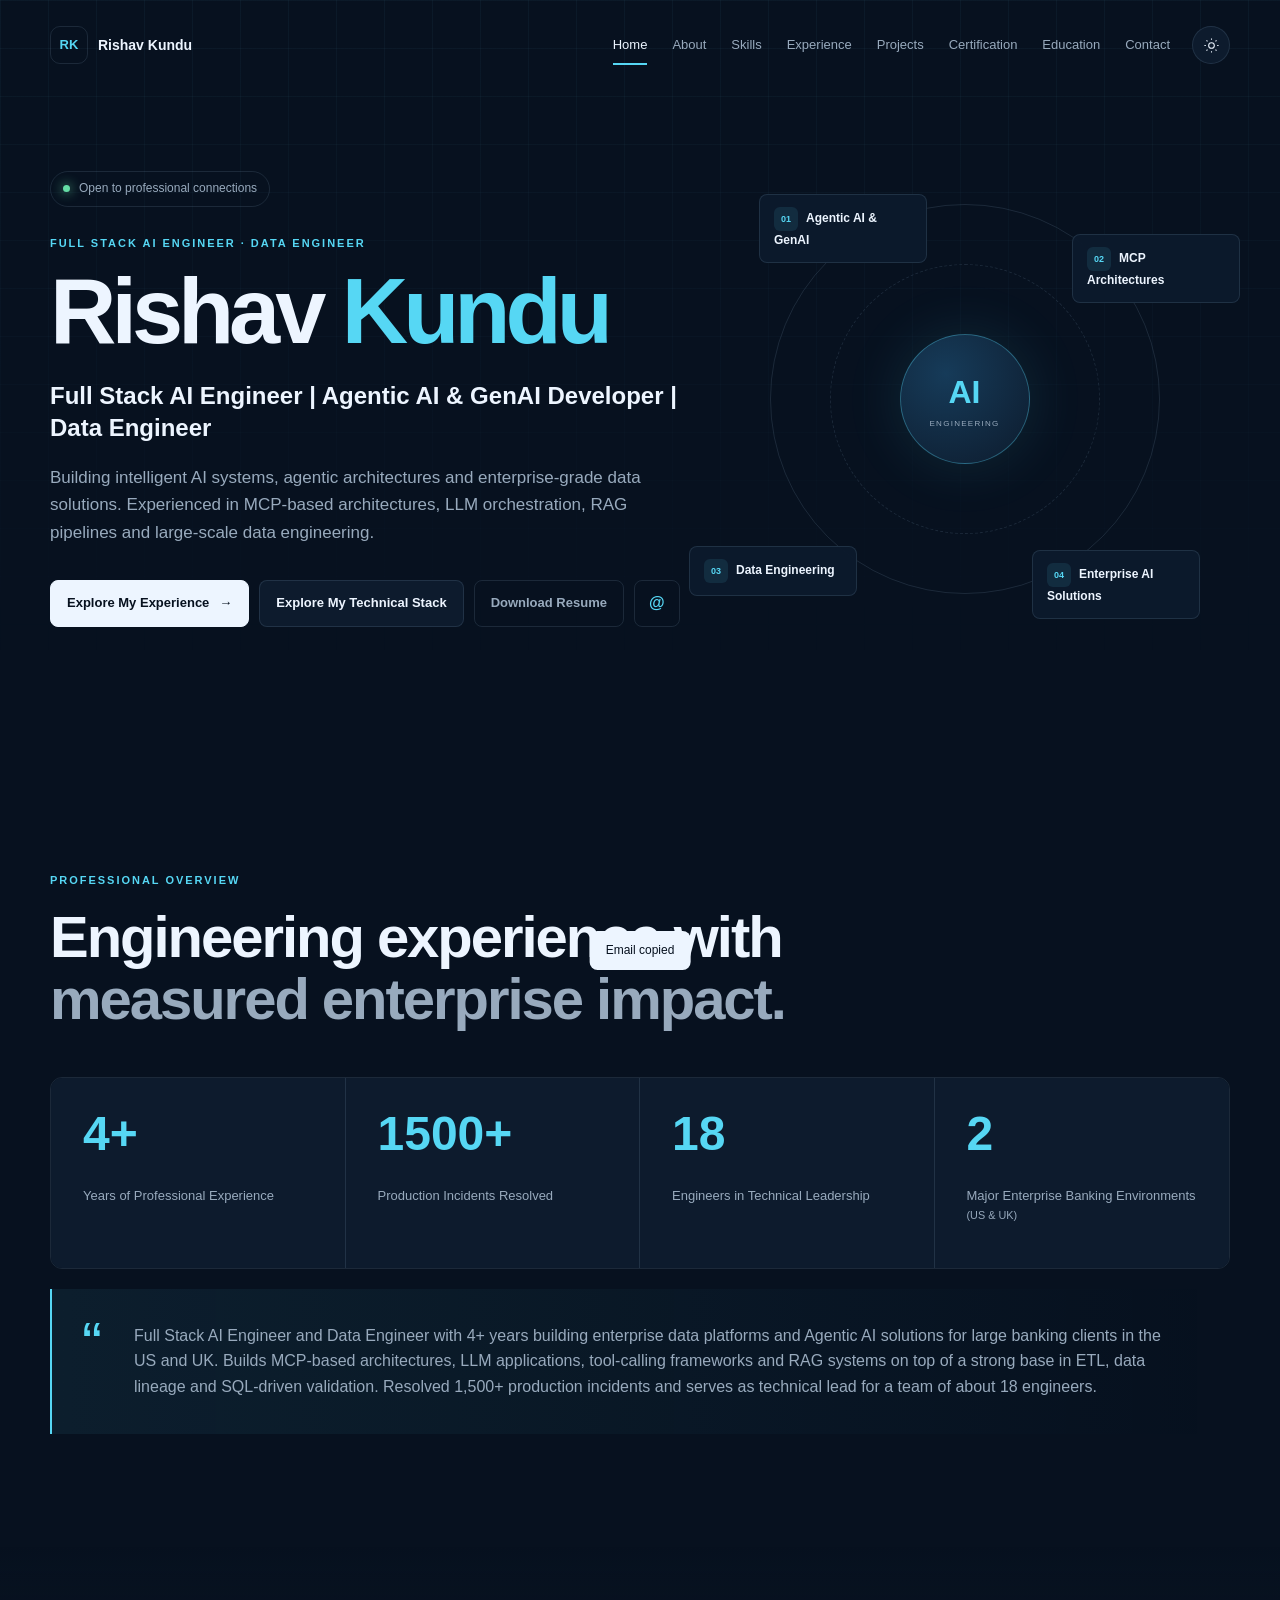
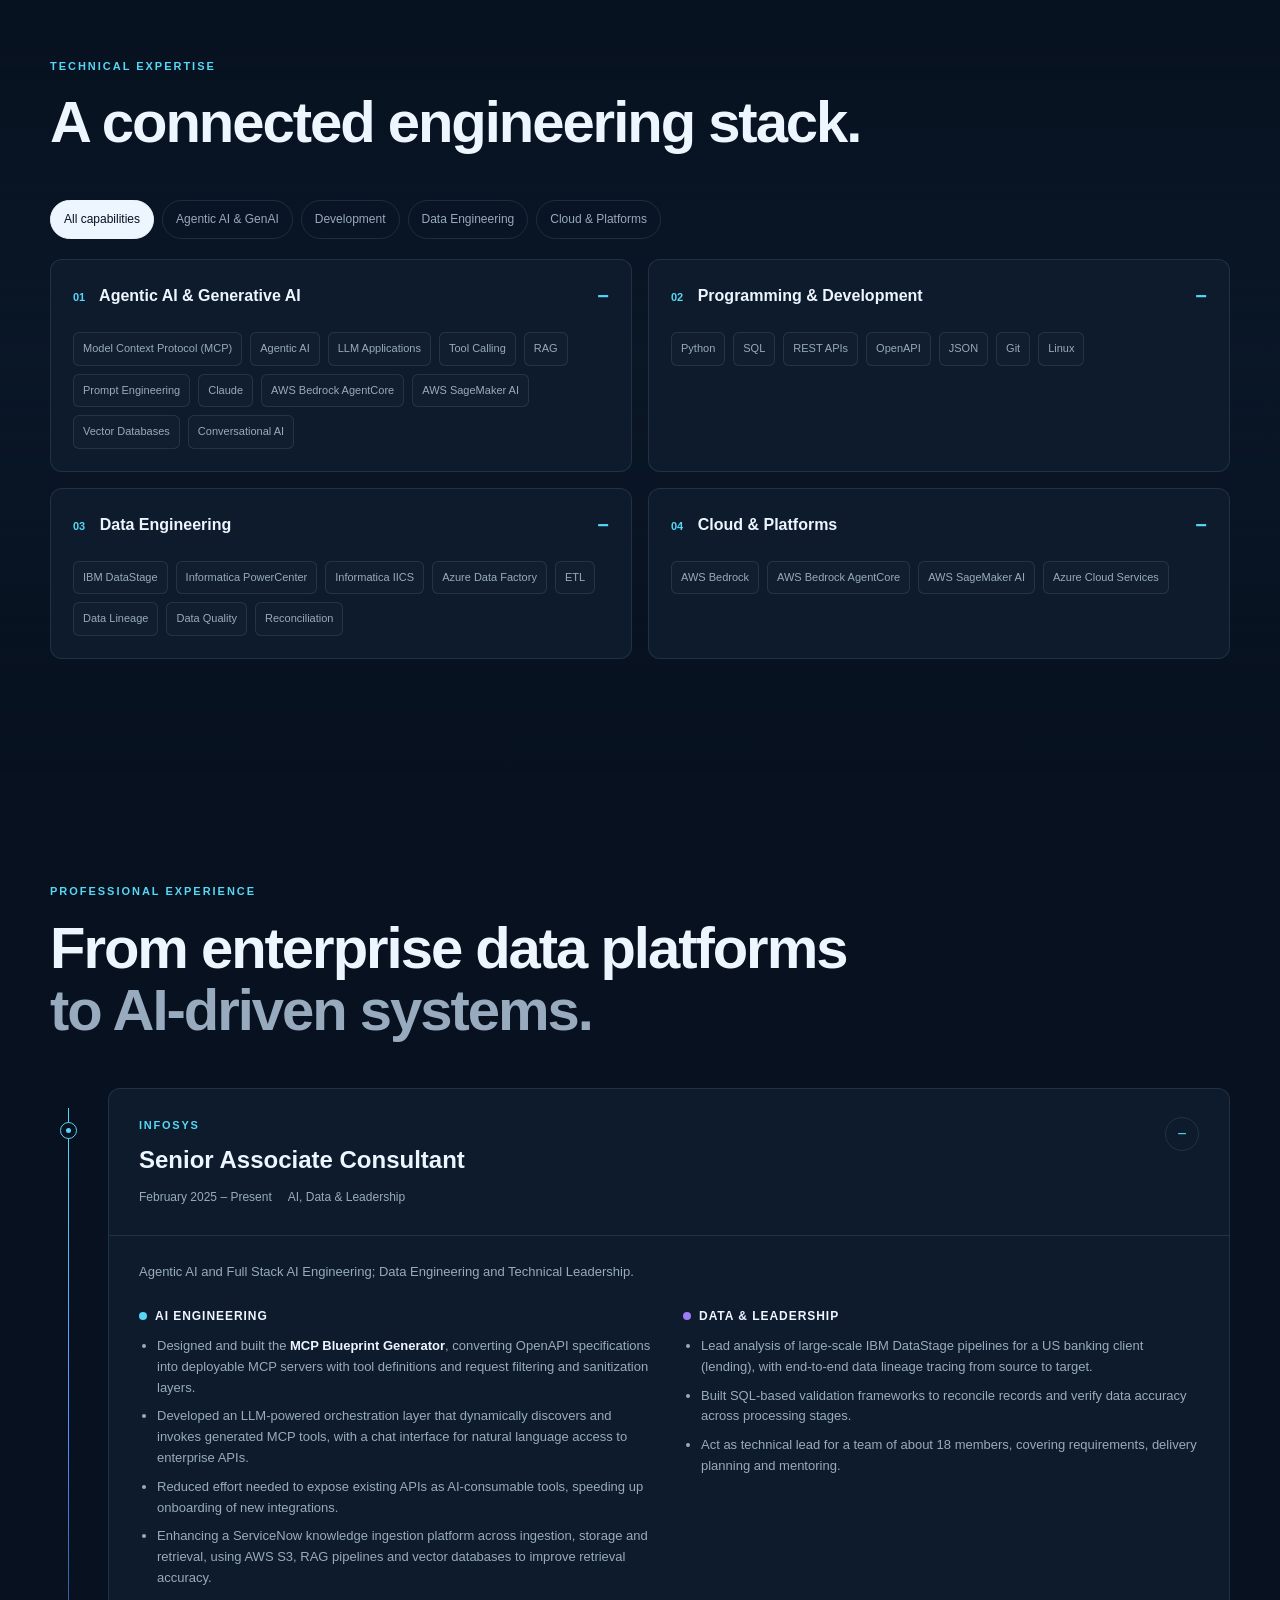
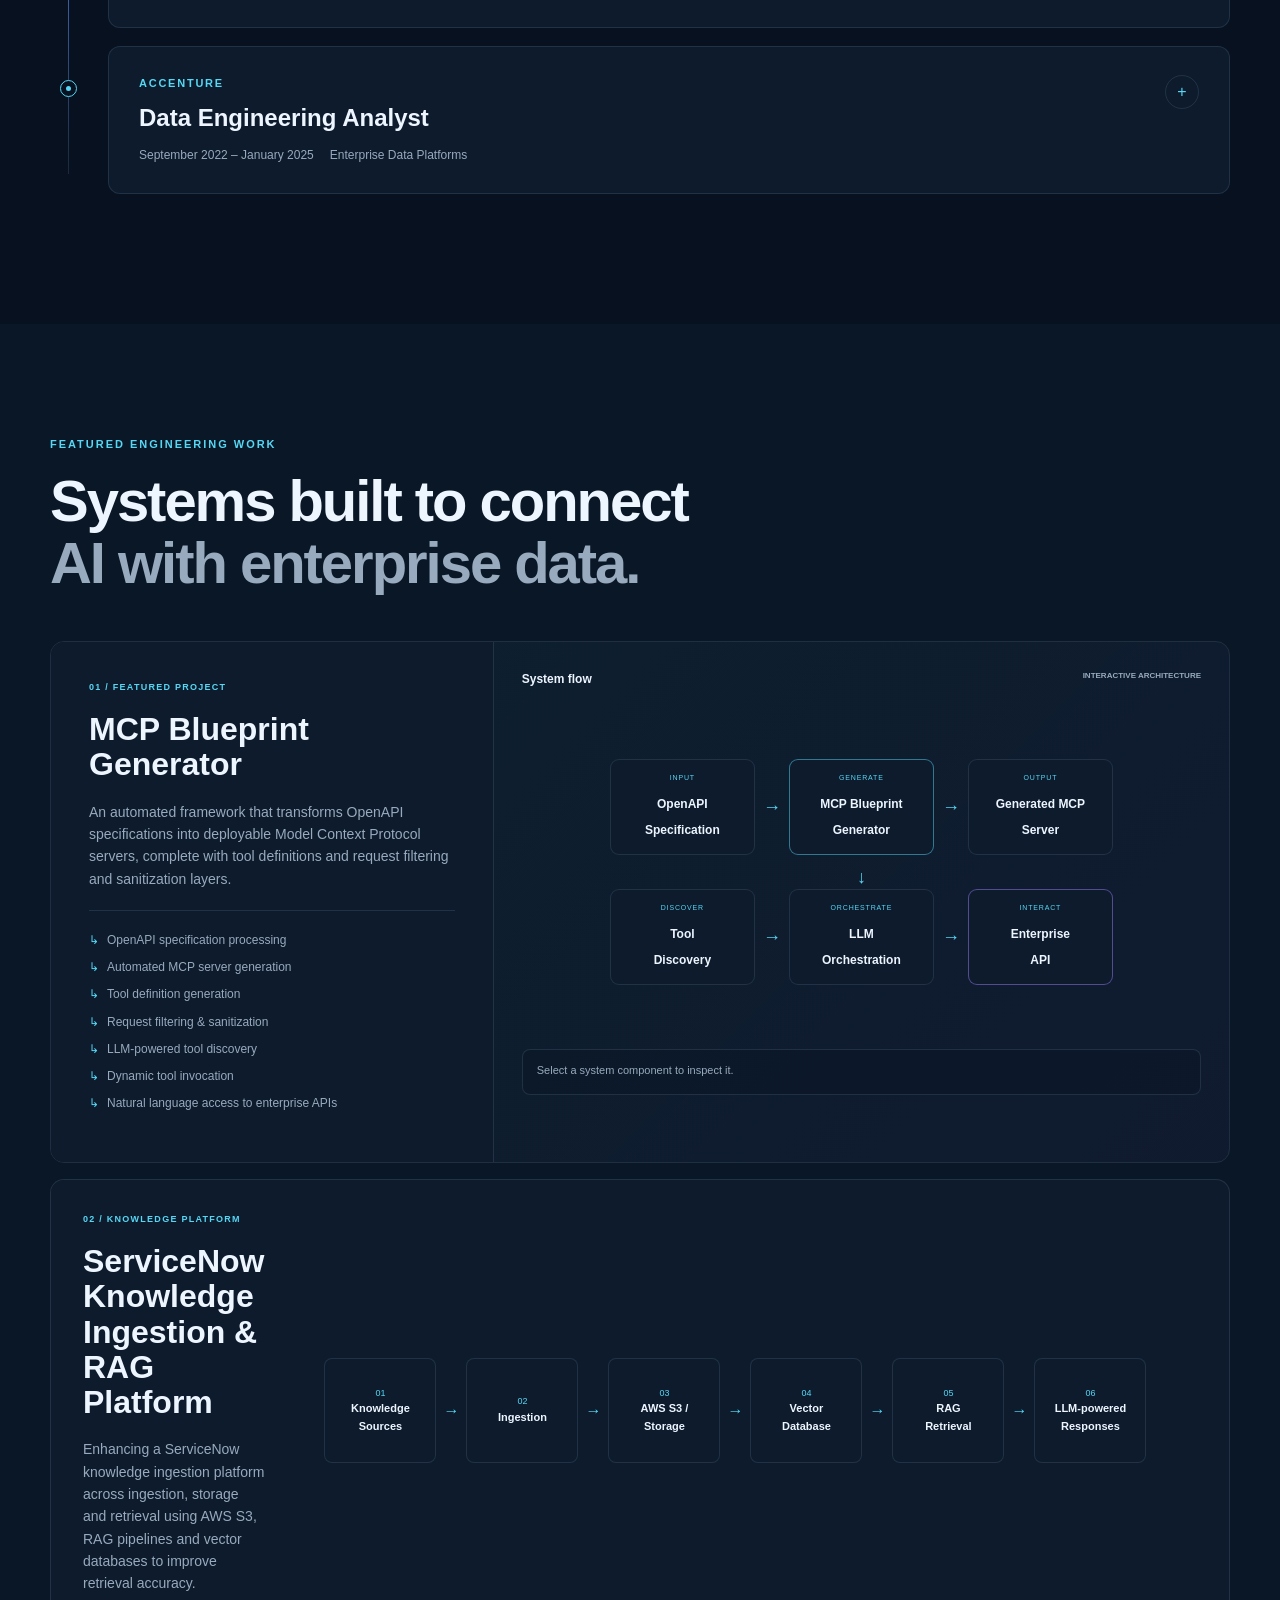
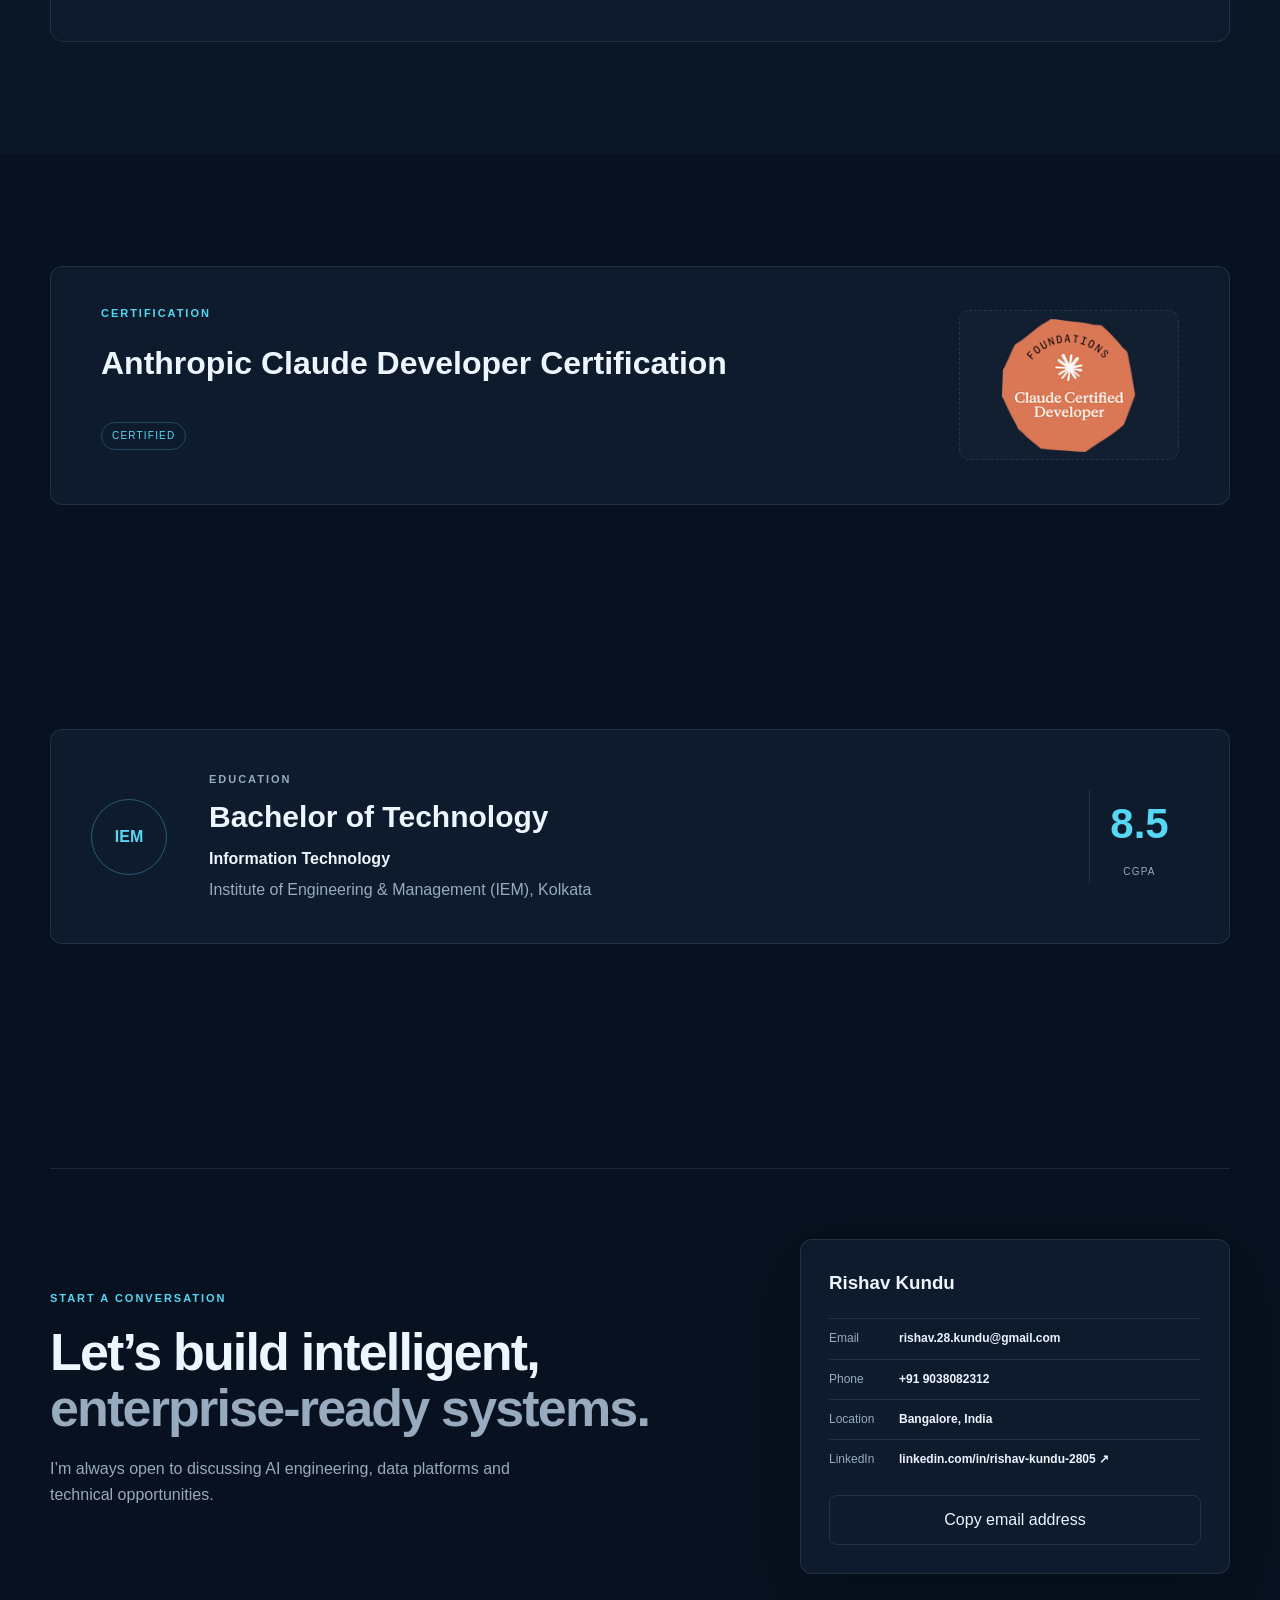
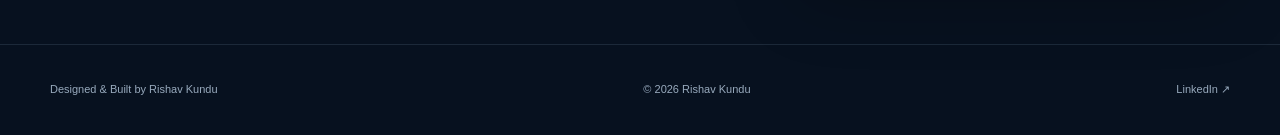
==== commit 76d40961: "ph ch-3" ====
--- a/index.html
+++ b/index.html
@@ -141,17 +141,14 @@
           <div class="project-copy"><div class="project-number">01 / FEATURED PROJECT</div><h3>MCP Blueprint Generator</h3><p>An automated framework that transforms OpenAPI specifications into deployable Model Context Protocol servers, complete with tool definitions and request filtering and sanitization layers.</p><ul class="project-capabilities"><li>OpenAPI specification processing</li><li>Automated MCP server generation</li><li>Tool definition generation</li><li>Request filtering &amp; sanitization</li><li>LLM-powered tool discovery</li><li>Dynamic tool invocation</li><li>Natural language access to enterprise APIs</li></ul></div>
           <div class="architecture-panel" aria-label="MCP Blueprint Generator architecture diagram">
             <div class="architecture-title"><span>System flow</span><small>INTERACTIVE ARCHITECTURE</small></div>
-            <div class="flow-diagram flow-list" aria-label="MCP Blueprint Generator architecture steps">
-              <ol>
-                <li><small>INPUT</small><b>OpenAPI Specification</b></li>
-                <li><small>GENERATE</small><b>MCP Blueprint Generator</b></li>
-                <li><small>OUTPUT</small><b>Generated MCP Server</b></li>
-                <li><small>DISCOVER</small><b>Tool Discovery</b></li>
-                <li><small>ORCHESTRATE</small><b>LLM Orchestration</b></li>
-                <li><small>INTERACT</small><b>Enterprise API</b></li>
-              </ol>
+            <div class="flow-diagram">
+              <button class="flow-node" data-detail="OpenAPI specification input for API definitions."><small>INPUT</small><b>OpenAPI<br>Specification</b></button><span class="flow-arrow">→</span>
+              <button class="flow-node accent" data-detail="Processes specifications and generates MCP-ready outputs."><small>GENERATE</small><b>MCP Blueprint<br>Generator</b></button><span class="flow-arrow">→</span>
+              <button class="flow-node" data-detail="A deployable server with generated tool definitions."><small>OUTPUT</small><b>Generated MCP<br>Server</b></button>
+              <span class="flow-arrow vertical">↓</span>
+              <div class="flow-row-bottom"><button class="flow-node" data-detail="Discovers tools exposed by the generated MCP server."><small>DISCOVER</small><b>Tool<br>Discovery</b></button><span class="flow-arrow">→</span><button class="flow-node" data-detail="Dynamically invokes tools through an LLM-powered orchestration layer."><small>ORCHESTRATE</small><b>LLM<br>Orchestration</b></button><span class="flow-arrow">→</span><button class="flow-node violet" data-detail="Enables natural-language interaction with enterprise APIs."><small>INTERACT</small><b>Enterprise<br>API</b></button></div>
             </div>
-            <div class="architecture-detail" id="architectureDetail">OpenAPI specification → MCP server → AI orchestration → enterprise API</div>
+            <div class="architecture-detail" id="architectureDetail">Select a system component to inspect it.</div>
           </div>
         </article>
         <article class="project-secondary reveal">
--- a/styles.css
+++ b/styles.css
@@ -1,3 +1,17 @@
-:root{--bg:#07111f;--bg2:#0a1727;--surface:#0d1b2d;--surface-2:#102238;--text:#edf5ff;--muted:#98aabd;--line:rgba(157,190,220,.14);--cyan:#56d7f4;--blue:#5b8cff;--violet:#9b7cf6;--grid:rgba(96,179,217,.055);--shadow:0 22px 70px rgba(0,0,0,.28)}[data-theme="light"]{--bg:#edf4f8;--bg2:#f7fafc;--surface:#fff;--surface-2:#edf4f8;--text:#102033;--muted:#5d6d7e;--line:rgba(25,75,110,.14);--grid:rgba(29,103,139,.07);--shadow:0 22px 70px rgba(55,79,100,.12)}*{box-sizing:border-box}html{scroll-behavior:smooth;scroll-padding-top:92px}body{margin:0;font-family:Inter,Segoe UI,Arial,sans-serif;background:var(--bg);color:var(--text);line-height:1.6;overflow-x:hidden;transition:background .25s,color .25s}body:before{content:"";position:fixed;inset:0;z-index:-2;background-image:linear-gradient(var(--grid) 1px,transparent 1px),linear-gradient(90deg,var(--grid) 1px,transparent 1px);background-size:48px 48px;mask-image:linear-gradient(to bottom,black,transparent 75%)}a{color:inherit;text-decoration:none}button{font:inherit}.page-shell{width:min(1180px,calc(100% - 48px));margin-inline:auto}.section{padding:112px 0}.skip-link{position:absolute;left:-999px}.skip-link:focus{left:16px;top:16px;z-index:999;padding:10px;background:white;color:#07111f}.scroll-progress{position:fixed;top:0;left:0;width:100%;height:3px;z-index:1000}.scroll-progress span{display:block;height:100%;width:0;background:linear-gradient(90deg,var(--cyan),var(--blue),var(--violet))}.site-header{position:fixed;z-index:900;top:3px;left:0;width:100%;border-bottom:1px solid transparent;transition:.25s}.site-header.scrolled{background:color-mix(in srgb,var(--bg) 88%,transparent);backdrop-filter:blur(16px);border-color:var(--line)}.nav-shell{width:min(1180px,calc(100% - 48px));height:84px;margin:auto;display:flex;align-items:center}.brand{display:flex;align-items:center;gap:10px;font-weight:750}.brand-mark{display:grid;place-items:center;width:38px;height:38px;border:1px solid var(--line);border-radius:10px;color:var(--cyan);font-size:13px}.brand-name{font-size:14px}.nav-links{margin-left:auto;display:flex;align-items:center;gap:25px}.nav-link{position:relative;font-size:13px;color:var(--muted);transition:.2s}.nav-link:hover,.nav-link.active{color:var(--text)}.nav-link.active:after{content:"";position:absolute;left:0;right:0;bottom:-10px;height:2px;background:var(--cyan)}.theme-toggle{margin-left:22px;width:38px;height:38px;border:1px solid var(--line);border-radius:50%;background:var(--surface);color:var(--text);display:grid;place-items:center;cursor:pointer}.theme-toggle svg{width:17px;fill:none;stroke:currentColor;stroke-width:1.5}.nav-toggle{display:none}.hero{min-height:760px;padding-top:150px;display:flex;align-items:center}.hero-grid{display:grid;grid-template-columns:1.1fr .9fr;align-items:center}.eyebrow{margin:0 0 16px;text-transform:uppercase;letter-spacing:.18em;font-size:11px;font-weight:800;color:var(--cyan)}.hero h1{font-size:clamp(58px,8vw,92px);line-height:.95;margin:0 0 24px;letter-spacing:-.055em}.hero h1 span{color:var(--cyan)}.hero h2{font-size:clamp(18px,2vw,24px);line-height:1.35;max-width:780px;margin:0 0 20px}.hero-description{max-width:680px;color:var(--muted);font-size:17px}.availability{display:inline-flex;align-items:center;gap:9px;margin-bottom:28px;border:1px solid var(--line);border-radius:999px;padding:7px 12px;color:var(--muted);font-size:12px}.availability span{width:7px;height:7px;border-radius:50%;background:#65dda5;box-shadow:0 0 12px #65dda5}.hero-actions{display:flex;flex-wrap:wrap;gap:10px;margin-top:34px}.button{min-height:46px;padding:12px 16px;border:1px solid var(--line);border-radius:8px;display:inline-flex;align-items:center;justify-content:center;gap:10px;font-size:13px;font-weight:750;transition:.2s}.button.primary{background:var(--text);color:var(--bg);border-color:var(--text)}.button.secondary{background:var(--surface);color:var(--text)}.button.ghost{color:var(--muted)}.button:hover{transform:translateY(-2px);border-color:var(--cyan)}.icon-button{width:46px;padding:0;font-size:16px;color:var(--cyan)}.hero-visual{position:relative;height:470px}.orbit{position:absolute;border:1px solid var(--line);border-radius:50%;left:50%;top:50%;transform:translate(-50%,-50%)}.orbit-one{width:390px;height:390px}.orbit-two{width:270px;height:270px;border-style:dashed}.core-node{position:absolute;left:50%;top:50%;transform:translate(-50%,-50%);width:130px;height:130px;border-radius:50%;display:flex;flex-direction:column;align-items:center;justify-content:center;background:radial-gradient(circle at 35% 30%,#163b59,var(--surface));border:1px solid rgba(86,215,244,.35);box-shadow:0 0 60px rgba(86,215,244,.12)}.core-node span{font-size:32px;font-weight:800;color:var(--cyan)}.core-node small{font-size:8px;letter-spacing:.16em;color:var(--muted)}.discipline{position:absolute;width:168px;padding:12px 14px;border:1px solid var(--line);border-radius:8px;background:color-mix(in srgb,var(--surface) 92%,transparent);backdrop-filter:blur(10px);font-size:12px;font-weight:700}.discipline span{display:inline-grid;place-items:center;width:24px;height:24px;margin-right:8px;border-radius:6px;background:rgba(86,215,244,.1);color:var(--cyan);font-size:9px}.node-a{top:30px;left:60px}.node-b{top:70px;right:-10px}.node-c{bottom:38px;left:-10px}.node-d{bottom:15px;right:30px}.section-heading{margin-bottom:46px}.section-heading h2{font-size:clamp(38px,5vw,58px);line-height:1.08;margin:0;letter-spacing:-.035em}.section-heading h2 span{color:var(--muted)}.stats-grid{display:grid;grid-template-columns:repeat(4,1fr);border:1px solid var(--line);border-radius:12px;overflow:hidden}.stat-card{min-height:190px;padding:32px;border-right:1px solid var(--line);background:var(--surface)}.stat-card:last-child{border-right:0}.stat-card strong{display:block;font-size:48px;line-height:1;color:var(--cyan);margin-bottom:28px}.stat-card p{font-size:13px;color:var(--muted);margin:0}.stat-card small{display:block}.summary-panel{position:relative;margin-top:20px;padding:34px 44px 34px 82px;border-left:2px solid var(--cyan);background:linear-gradient(90deg,rgba(86,215,244,.07),transparent)}.summary-panel p{margin:0;color:var(--muted);font-size:16px}.quote-mark{position:absolute;left:30px;top:25px;font-size:60px;line-height:1;color:var(--cyan)}.skills{background:linear-gradient(180deg,transparent,var(--bg2),transparent)}.skill-filters{display:flex;flex-wrap:wrap;gap:8px;margin-bottom:20px}.filter-btn{border:1px solid var(--line);border-radius:999px;padding:9px 13px;background:transparent;color:var(--muted);font-size:12px;cursor:pointer}.filter-btn.active,.filter-btn:hover{background:var(--text);color:var(--bg);border-color:var(--text)}.skill-grid{display:grid;grid-template-columns:1fr 1fr;gap:16px}.skill-card{border:1px solid var(--line);border-radius:12px;background:var(--surface);overflow:hidden;transition:.25s}.skill-card.hidden{display:none}.skill-card:hover{border-color:rgba(86,215,244,.35);transform:translateY(-3px);box-shadow:var(--shadow)}.skill-card-header{width:100%;border:0;background:none;color:var(--text);padding:20px 22px;display:flex;justify-content:space-between;align-items:center;text-align:left;cursor:pointer;font-weight:750}.skill-card-header b{color:var(--cyan);font-size:11px;margin-right:10px}.skill-card-header i{color:var(--cyan);font-style:normal;font-size:20px}.skill-tags{display:flex;flex-wrap:wrap;gap:8px;padding:0 22px 22px}.skill-card.collapsed .skill-tags{display:none}.skill-tags span{border:1px solid var(--line);border-radius:6px;padding:7px 9px;font-size:11px;color:var(--muted);background:rgba(255,255,255,.015)}.experience{overflow:hidden}.timeline{position:relative}.timeline:before{content:"";position:absolute;left:18px;top:20px;bottom:20px;width:1px;background:linear-gradient(var(--cyan),var(--blue),var(--line))}.timeline-item{position:relative;padding-left:58px;margin-bottom:18px}.timeline-marker{position:absolute;left:10px;top:34px;width:17px;height:17px;border-radius:50%;border:1px solid var(--cyan);background:var(--bg);display:grid;place-items:center}.timeline-marker span{width:5px;height:5px;border-radius:50%;background:var(--cyan)}.experience-card{border:1px solid var(--line);border-radius:12px;background:var(--surface);overflow:hidden}.experience-header{width:100%;border:0;background:none;color:var(--text);text-align:left;padding:28px 30px;display:flex;justify-content:space-between;align-items:flex-start;cursor:pointer}.company{font-size:11px;color:var(--cyan);letter-spacing:.16em;font-weight:800;margin:0 0 7px}.experience-header h3{margin:0;font-size:24px}.meta{display:flex;gap:16px;margin-top:8px;color:var(--muted);font-size:12px}.expand-icon{width:34px;height:34px;border:1px solid var(--line);border-radius:50%;display:grid;place-items:center;color:var(--cyan)}.experience-content{border-top:1px solid var(--line);padding:26px 30px 30px}.role-domain{margin:0 0 24px;color:var(--muted);font-size:13px}.responsibility-grid{display:grid;grid-template-columns:1fr 1fr;gap:28px}.responsibility-group.full{grid-column:1/-1}.responsibility-group h4{margin:0 0 10px;font-size:12px;text-transform:uppercase;letter-spacing:.08em}.responsibility-group h4 span{display:inline-block;width:8px;height:8px;border-radius:50%;margin-right:8px}.ai-responsibility h4 span{background:var(--cyan)}.data-responsibility h4 span{background:var(--violet)}.responsibility-group ul{margin:0;padding-left:18px}.responsibility-group li{color:var(--muted);font-size:13px;margin:8px 0}.responsibility-group strong{color:var(--text)}.projects{background:var(--bg2)}.project-feature{display:grid;grid-template-columns:.75fr 1.25fr;border:1px solid var(--line);border-radius:14px;overflow:hidden}.project-copy{padding:38px;background:var(--surface)}.project-number{font-size:9px;letter-spacing:.14em;color:var(--cyan);font-weight:800}.project-copy h3,.project-secondary h3{font-size:32px;line-height:1.1;margin:18px 0}.project-copy p,.project-secondary-copy p{color:var(--muted);font-size:14px}.project-capabilities{list-style:none;padding:20px 0 0;margin:20px 0 0;border-top:1px solid var(--line);display:grid;gap:8px}.project-capabilities li{font-size:12px;color:var(--muted)}.project-capabilities li:before{content:"↳";color:var(--cyan);margin-right:8px}.architecture-panel{min-height:520px;padding:28px;background:linear-gradient(135deg,rgba(86,215,244,.04),rgba(155,124,246,.035));border-left:1px solid var(--line)}.architecture-title{display:flex;justify-content:space-between;font-size:12px;font-weight:800}.architecture-title small{color:var(--muted);font-size:8px}.flow-diagram{min-height:330px;margin-top:18px;display:flex;flex-wrap:wrap;align-content:center;justify-content:center;align-items:center;gap:8px}.flow-node{width:145px;height:96px;border:1px solid var(--line);border-radius:9px;background:var(--surface);color:var(--text);cursor:pointer;text-align:center;transition:.2s}.flow-node:hover,.flow-node.active{transform:translateY(-3px);border-color:var(--cyan);box-shadow:0 12px 30px rgba(86,215,244,.08)}.flow-node.accent{border-color:rgba(86,215,244,.5)}.flow-node.violet{border-color:rgba(155,124,246,.5)}.flow-node small{display:block;color:var(--cyan);font-size:7px;letter-spacing:.12em;margin-bottom:7px}.flow-node b{font-size:12px}.flow-arrow{color:var(--cyan);font-size:18px}.flow-arrow.vertical{flex-basis:100%;height:18px;text-align:center}.flow-row-bottom{display:flex;align-items:center;gap:8px}.architecture-detail{min-height:46px;border:1px solid var(--line);border-radius:8px;padding:12px 14px;color:var(--muted);font-size:11px;background:rgba(5,12,22,.18)}.project-secondary{margin-top:16px;display:grid;grid-template-columns:.7fr 1.3fr;border:1px solid var(--line);border-radius:14px;overflow:hidden}.project-secondary-copy{padding:32px;background:var(--surface)}.rag-flow{display:flex;align-items:center;justify-content:center;gap:7px;padding:28px;border-left:1px solid var(--line);background:linear-gradient(135deg,rgba(86,215,244,.03),rgba(155,124,246,.03))}.rag-step{width:112px;height:105px;border:1px solid var(--line);border-radius:8px;background:var(--surface);display:flex;flex-direction:column;align-items:center;justify-content:center;text-align:center}.rag-step span{font-size:9px;color:var(--cyan)}.rag-step b{font-size:11px}.rag-step.violet{border-color:rgba(155,124,246,.45)}.rag-flow i{color:var(--cyan);font-style:normal}.cert-card{display:grid;grid-template-columns:1fr 220px;align-items:center;min-height:220px;border:1px solid var(--line);border-radius:12px;padding:38px 50px;background:var(--surface)}.cert-card h2{margin:0;font-size:32px}.cert-status span{display:inline-block;margin-top:16px;padding:5px 10px;border:1px solid rgba(86,215,244,.25);border-radius:999px;color:var(--cyan);font-size:10px;text-transform:uppercase;letter-spacing:.12em}.cert-badge{height:150px;border:1px dashed var(--line);border-radius:10px;display:grid;place-items:center;overflow:hidden;background:rgba(255,255,255,.02)}.cert-badge img{max-width:90%;max-height:90%;object-fit:contain}.education-card{display:grid;grid-template-columns:90px 1fr 100px;align-items:center;gap:28px;border:1px solid var(--line);border-radius:12px;padding:36px 40px;background:var(--surface)}.education-mark{width:76px;height:76px;border-radius:50%;border:1px solid rgba(86,215,244,.35);display:grid;place-items:center;color:var(--cyan);font-weight:800}.education-card h2{margin:0;font-size:30px}.education-card p{margin:5px 0;color:var(--muted)}.education-card .specialisation{color:var(--text);font-weight:700}.cgpa{text-align:center;border-left:1px solid var(--line)}.cgpa strong{display:block;font-size:42px;color:var(--cyan)}.cgpa span{font-size:10px;text-transform:uppercase;letter-spacing:.12em;color:var(--muted)}.contact{padding-bottom:70px}.contact-panel{display:grid;grid-template-columns:1fr 430px;gap:70px;align-items:center;border-top:1px solid var(--line);padding-top:70px}.contact-copy h2{font-size:52px;line-height:1.08;letter-spacing:-.035em;margin:0 0 20px}.contact-copy h2 span{color:var(--muted)}.contact-copy>p:last-child{color:var(--muted);max-width:520px}.contact-card{border:1px solid var(--line);border-radius:12px;padding:28px;background:var(--surface);box-shadow:var(--shadow)}.contact-card h3{margin:0 0 20px}.contact-card>a,.contact-card>div{display:grid;grid-template-columns:70px 1fr;padding:10px 0;border-top:1px solid var(--line);font-size:12px}.contact-card span{color:var(--muted)}.contact-card b{font-size:12px}.copy-button{width:100%;margin-top:16px;border:1px solid var(--line);border-radius:8px;padding:11px;background:transparent;color:var(--text);cursor:pointer}.copy-button:hover{border-color:var(--cyan);color:var(--cyan)}footer{border-top:1px solid var(--line)}.footer-inner{height:90px;display:flex;align-items:center;justify-content:space-between;color:var(--muted);font-size:11px}.back-to-top{position:fixed;right:22px;bottom:22px;width:42px;height:42px;border:1px solid var(--line);border-radius:50%;background:var(--surface);color:var(--text);cursor:pointer;opacity:0;pointer-events:none;transform:translateY(10px);transition:.2s;z-index:800}.back-to-top.visible{opacity:1;pointer-events:auto;transform:none}.toast{position:fixed;left:50%;bottom:-70px;transform:translateX(-50%);z-index:1100;padding:10px 16px;border-radius:8px;background:var(--text);color:var(--bg);font-size:12px;transition:.25s}.toast.visible{bottom:24px}.reveal{opacity:0;transform:translateY(18px);transition:opacity .65s ease,transform .65s ease}.reveal.visible{opacity:1;transform:none}@media(max-width:980px){.nav-links{gap:15px}.brand-name{display:none}.hero-grid{grid-template-columns:1fr}.hero-visual{height:420px;margin-top:20px}.stats-grid{grid-template-columns:1fr 1fr}.stat-card:nth-child(2){border-right:0}.stat-card:nth-child(-n+2){border-bottom:1px solid var(--line)}.project-feature,.project-secondary{grid-template-columns:1fr}.architecture-panel,.rag-flow{border-left:0;border-top:1px solid var(--line)}.project-secondary-copy{border-bottom:1px solid var(--line)}.contact-panel{grid-template-columns:1fr 380px;gap:30px}}@media(max-width:760px){html{scroll-padding-top:72px}.page-shell,.nav-shell{width:min(100% - 32px,1180px)}.section{padding:78px 0}.nav-shell{height:68px}.nav-toggle{margin-left:auto;width:38px;height:38px;border:1px solid var(--line);border-radius:8px;background:var(--surface);display:flex;flex-direction:column;align-items:center;justify-content:center;gap:4px}.nav-toggle span{width:16px;height:1px;background:var(--text)}.theme-toggle{margin-left:8px}.nav-links{position:absolute;left:16px;right:16px;top:76px;display:none;padding:12px;border:1px solid var(--line);border-radius:10px;background:var(--surface);box-shadow:var(--shadow)}.nav-links.open{display:grid}.nav-link{padding:10px}.nav-link.active:after{left:10px;right:auto;width:24px;bottom:4px}.hero{min-height:auto;padding-top:120px;overflow:hidden}.hero h1{font-size:58px}.hero h2{font-size:18px}.hero-description{font-size:15px}.hero-actions .button{flex:1 1 calc(50% - 5px)}.hero-actions .icon-button{flex:0 0 46px}.hero-visual{height:390px;transform:scale(.86);margin-inline:-30px}.orbit-one{width:340px;height:340px}.orbit-two{width:230px;height:230px}.node-a{left:25px}.node-b{right:-2px}.node-c{left:0}.node-d{right:5px}.section-heading h2{font-size:38px}.stats-grid{grid-template-columns:1fr 1fr}.stat-card{min-height:155px;padding:24px}.stat-card strong{font-size:38px}.summary-panel{padding:28px 22px 28px 58px}.quote-mark{left:16px}.skill-grid{grid-template-columns:1fr}.responsibility-grid{grid-template-columns:1fr}.timeline-item{padding-left:42px}.timeline:before{left:10px}.timeline-marker{left:2px}.experience-header{padding:22px}.experience-header h3{font-size:21px}.meta{flex-direction:column;gap:2px}.experience-content{padding:20px}.project-copy,.project-secondary-copy{padding:28px}.architecture-panel{min-height:0;padding:20px}.flow-diagram{display:grid;grid-template-columns:1fr 20px 1fr}.flow-arrow.vertical{display:none}.flow-node{width:100%;height:88px}.flow-row-bottom{grid-column:1/-1;display:grid;grid-template-columns:1fr 20px 1fr 20px 1fr}.rag-flow{flex-wrap:wrap}.rag-step{width:calc(33.33% - 12px);height:90px}.rag-flow i{display:none}.cert-card{grid-template-columns:1fr 150px;padding:28px}.education-card{grid-template-columns:70px 1fr}.cgpa{grid-column:1/-1;border-left:0;border-top:1px solid var(--line);padding-top:16px}.contact-panel{grid-template-columns:1fr}.contact-copy h2{font-size:40px}.footer-inner{height:auto;min-height:100px;gap:10px;flex-wrap:wrap}.brand-name{display:inline}}@media(max-width:480px){.page-shell,.nav-shell{width:calc(100% - 24px)}.hero h1{font-size:48px}.hero-actions{display:grid;grid-template-columns:1fr 46px}.hero-actions .button{flex:none;width:100%}.hero-actions .primary{grid-column:1/-1}.hero-actions .ghost{grid-column:1}.hero-visual{height:360px;transform:scale(.76);margin:-15px -75px}.stats-grid{grid-template-columns:1fr}.stat-card{border-right:0;border-bottom:1px solid var(--line);min-height:130px}.stat-card:last-child{border-bottom:0}.section-heading h2{font-size:34px}.skill-filters{gap:5px}.filter-btn{font-size:10px}.project-copy h3,.project-secondary h3{font-size:26px}.flow-diagram{display:flex}.flow-node{width:138px}.flow-row-bottom{display:flex}.architecture-detail{min-height:62px}.rag-step{width:calc(50% - 8px)}.cert-card{grid-template-columns:1fr}.cert-badge{margin-top:20px;width:170px}.education-card{grid-template-columns:55px 1fr;padding:24px 18px;gap:14px}.education-mark{width:55px;height:55px}.education-card h2{font-size:23px}.contact-card>a,.contact-card>div{grid-template-columns:60px 1fr}.contact-card b{overflow-wrap:anywhere}.footer-inner{justify-content:center;text-align:center}}@media(prefers-reduced-motion:reduce){html{scroll-behavior:auto}.reveal{opacity:1!important;transform:none!important;transition:none!important}*{animation-duration:.01ms!important;transition-duration:.01ms!important}}@media(max-width:760px){.project-feature,.project-secondary,.architecture-panel,.flow-diagram,.flow-row-bottom{max-width:100%;min-width:0}.project-feature,.project-secondary{overflow:hidden}.flow-diagram{box-sizing:border-box}.flow-row-bottom{width:100%;flex-wrap:wrap}.flow-row-bottom .flow-node{width:calc((100% - 40px)/3);min-width:0}.flow-row-bottom .flow-arrow{flex:0 0 20px;text-align:center}.architecture-panel{overflow:hidden}.hero{overflow:hidden}.hero-visual{width:calc(100% + 60px);margin-left:-30px;margin-right:-30px}}/* Mobile layout refinements for engineering diagrams */@media (max-width: 760px){.hero{overflow:hidden}.hero-visual{width:100%;height:390px;margin:10px 0 0;transform:none}.orbit-one{width:300px;height:300px}.orbit-two{width:210px;height:210px}.core-node{width:112px;height:112px}.discipline{width:145px;min-height:58px;padding:9px 10px}.node-a{left:0;top:24px}.node-b{right:0;top:50px}.node-c{left:0;bottom:25px}.node-d{right:0;bottom:8px}.section-heading h2{line-height:1.06}.architecture-panel{padding:18px 14px}.architecture-title{align-items:flex-start}.architecture-title small{max-width:120px;text-align:right}.flow-diagram{min-height:0;display:grid;grid-template-columns:repeat(2,minmax(0,1fr));gap:10px;margin-top:20px}.flow-diagram>.flow-arrow,.flow-row-bottom>.flow-arrow{display:none}.flow-row-bottom{display:contents}.flow-node{width:100%;height:92px}.flow-node.violet{grid-column:1/-1;width:calc(50% - 5px);justify-self:center}.architecture-detail{margin-top:2px}}@media (max-width: 420px){.hero-visual{height:365px}.orbit-one{width:270px;height:270px}.orbit-two{width:185px;height:185px}.discipline{width:132px}.node-a,.node-c{left:-2px}.node-b,.node-d{right:-2px}}/* Simple mobile project diagrams */@media (max-width: 760px){.projects .section-heading h2 br,.project-secondary-copy h3 br{display:none}.project-feature,.project-secondary{border-radius:10px}.project-copy,.project-secondary-copy{padding:24px 20px}.project-copy h3,.project-secondary h3{font-size:26px}.architecture-panel{padding:20px 16px}.architecture-title{gap:12px}.architecture-title small{max-width:118px}.flow-diagram{display:flex;flex-direction:column;align-items:stretch;gap:8px}.flow-diagram>.flow-arrow,.flow-row-bottom>.flow-arrow{display:none}.flow-row-bottom{display:flex;flex-direction:column;align-items:stretch;gap:8px}.flow-node,.flow-node.violet{width:100%;height:72px;min-height:72px;grid-column:auto}.flow-node small{margin-bottom:3px}.flow-node b{display:block;line-height:1.25}.flow-node b br{display:none}.architecture-detail{min-height:58px}.rag-flow{display:grid;grid-template-columns:1fr;gap:8px;padding:16px}.rag-flow i{display:block;text-align:center}.rag-step{width:100%;height:68px;flex-direction:row;justify-content:flex-start;gap:12px;padding:12px 16px}.rag-step span{font-size:11px}.rag-step b{text-align:left}.rag-step b br{display:none}}/* Simple architecture list used across screen sizes */
-.flow-list ol{margin:0;padding:0;list-style:none;display:grid;grid-template-columns:repeat(3,minmax(0,1fr));gap:10px;width:100%}.flow-list li{min-height:82px;padding:14px;border:1px solid var(--line);border-radius:8px;background:var(--surface);display:flex;flex-direction:column;justify-content:center}.flow-list li small{color:var(--cyan);font-size:8px;letter-spacing:.12em;margin-bottom:5px}.flow-list li b{font-size:12px}
-@media(max-width:760px){.flow-list ol{grid-template-columns:1fr}.flow-list li{min-height:64px;padding:11px 14px}.architecture-title small{display:none}.architecture-detail{min-height:auto}.rag-flow i{display:block!important;width:100%;height:8px;line-height:8px}.rag-step b br{display:none}}+:root{--bg:#07111f;--bg2:#0a1727;--surface:#0d1b2d;--surface-2:#102238;--text:#edf5ff;--muted:#98aabd;--line:rgba(157,190,220,.14);--cyan:#56d7f4;--blue:#5b8cff;--violet:#9b7cf6;--grid:rgba(96,179,217,.055);--shadow:0 22px 70px rgba(0,0,0,.28)}[data-theme="light"]{--bg:#edf4f8;--bg2:#f7fafc;--surface:#fff;--surface-2:#edf4f8;--text:#102033;--muted:#5d6d7e;--line:rgba(25,75,110,.14);--grid:rgba(29,103,139,.07);--shadow:0 22px 70px rgba(55,79,100,.12)}*{box-sizing:border-box}html{scroll-behavior:smooth;scroll-padding-top:92px}body{margin:0;font-family:Inter,Segoe UI,Arial,sans-serif;background:var(--bg);color:var(--text);line-height:1.6;overflow-x:hidden;transition:background .25s,color .25s}body:before{content:"";position:fixed;inset:0;z-index:-2;background-image:linear-gradient(var(--grid) 1px,transparent 1px),linear-gradient(90deg,var(--grid) 1px,transparent 1px);background-size:48px 48px;mask-image:linear-gradient(to bottom,black,transparent 75%)}a{color:inherit;text-decoration:none}button{font:inherit}.page-shell{width:min(1180px,calc(100% - 48px));margin-inline:auto}.section{padding:112px 0}.skip-link{position:absolute;left:-999px}.skip-link:focus{left:16px;top:16px;z-index:999;padding:10px;background:white;color:#07111f}.scroll-progress{position:fixed;top:0;left:0;width:100%;height:3px;z-index:1000}.scroll-progress span{display:block;height:100%;width:0;background:linear-gradient(90deg,var(--cyan),var(--blue),var(--violet))}.site-header{position:fixed;z-index:900;top:3px;left:0;width:100%;border-bottom:1px solid transparent;transition:.25s}.site-header.scrolled{background:color-mix(in srgb,var(--bg) 88%,transparent);backdrop-filter:blur(16px);border-color:var(--line)}.nav-shell{width:min(1180px,calc(100% - 48px));height:84px;margin:auto;display:flex;align-items:center}.brand{display:flex;align-items:center;gap:10px;font-weight:750}.brand-mark{display:grid;place-items:center;width:38px;height:38px;border:1px solid var(--line);border-radius:10px;color:var(--cyan);font-size:13px}.brand-name{font-size:14px}.nav-links{margin-left:auto;display:flex;align-items:center;gap:25px}.nav-link{position:relative;font-size:13px;color:var(--muted);transition:.2s}.nav-link:hover,.nav-link.active{color:var(--text)}.nav-link.active:after{content:"";position:absolute;left:0;right:0;bottom:-10px;height:2px;background:var(--cyan)}.theme-toggle{margin-left:22px;width:38px;height:38px;border:1px solid var(--line);border-radius:50%;background:var(--surface);color:var(--text);display:grid;place-items:center;cursor:pointer}.theme-toggle svg{width:17px;fill:none;stroke:currentColor;stroke-width:1.5}.nav-toggle{display:none}.hero{min-height:760px;padding-top:150px;display:flex;align-items:center}.hero-grid{display:grid;grid-template-columns:1.1fr .9fr;align-items:center}.eyebrow{margin:0 0 16px;text-transform:uppercase;letter-spacing:.18em;font-size:11px;font-weight:800;color:var(--cyan)}.hero h1{font-size:clamp(58px,8vw,92px);line-height:.95;margin:0 0 24px;letter-spacing:-.055em}.hero h1 span{color:var(--cyan)}.hero h2{font-size:clamp(18px,2vw,24px);line-height:1.35;max-width:780px;margin:0 0 20px}.hero-description{max-width:680px;color:var(--muted);font-size:17px}.availability{display:inline-flex;align-items:center;gap:9px;margin-bottom:28px;border:1px solid var(--line);border-radius:999px;padding:7px 12px;color:var(--muted);font-size:12px}.availability span{width:7px;height:7px;border-radius:50%;background:#65dda5;box-shadow:0 0 12px #65dda5}.hero-actions{display:flex;flex-wrap:wrap;gap:10px;margin-top:34px}.button{min-height:46px;padding:12px 16px;border:1px solid var(--line);border-radius:8px;display:inline-flex;align-items:center;justify-content:center;gap:10px;font-size:13px;font-weight:750;transition:.2s}.button.primary{background:var(--text);color:var(--bg);border-color:var(--text)}.button.secondary{background:var(--surface);color:var(--text)}.button.ghost{color:var(--muted)}.button:hover{transform:translateY(-2px);border-color:var(--cyan)}.icon-button{width:46px;padding:0;font-size:16px;color:var(--cyan)}.hero-visual{position:relative;height:470px}.orbit{position:absolute;border:1px solid var(--line);border-radius:50%;left:50%;top:50%;transform:translate(-50%,-50%)}.orbit-one{width:390px;height:390px}.orbit-two{width:270px;height:270px;border-style:dashed}.core-node{position:absolute;left:50%;top:50%;transform:translate(-50%,-50%);width:130px;height:130px;border-radius:50%;display:flex;flex-direction:column;align-items:center;justify-content:center;background:radial-gradient(circle at 35% 30%,#163b59,var(--surface));border:1px solid rgba(86,215,244,.35);box-shadow:0 0 60px rgba(86,215,244,.12)}.core-node span{font-size:32px;font-weight:800;color:var(--cyan)}.core-node small{font-size:8px;letter-spacing:.16em;color:var(--muted)}.discipline{position:absolute;width:168px;padding:12px 14px;border:1px solid var(--line);border-radius:8px;background:color-mix(in srgb,var(--surface) 92%,transparent);backdrop-filter:blur(10px);font-size:12px;font-weight:700}.discipline span{display:inline-grid;place-items:center;width:24px;height:24px;margin-right:8px;border-radius:6px;background:rgba(86,215,244,.1);color:var(--cyan);font-size:9px}.node-a{top:30px;left:60px}.node-b{top:70px;right:-10px}.node-c{bottom:38px;left:-10px}.node-d{bottom:15px;right:30px}.section-heading{margin-bottom:46px}.section-heading h2{font-size:clamp(38px,5vw,58px);line-height:1.08;margin:0;letter-spacing:-.035em}.section-heading h2 span{color:var(--muted)}.stats-grid{display:grid;grid-template-columns:repeat(4,1fr);border:1px solid var(--line);border-radius:12px;overflow:hidden}.stat-card{min-height:190px;padding:32px;border-right:1px solid var(--line);background:var(--surface)}.stat-card:last-child{border-right:0}.stat-card strong{display:block;font-size:48px;line-height:1;color:var(--cyan);margin-bottom:28px}.stat-card p{font-size:13px;color:var(--muted);margin:0}.stat-card small{display:block}.summary-panel{position:relative;margin-top:20px;padding:34px 44px 34px 82px;border-left:2px solid var(--cyan);background:linear-gradient(90deg,rgba(86,215,244,.07),transparent)}.summary-panel p{margin:0;color:var(--muted);font-size:16px}.quote-mark{position:absolute;left:30px;top:25px;font-size:60px;line-height:1;color:var(--cyan)}.skills{background:linear-gradient(180deg,transparent,var(--bg2),transparent)}.skill-filters{display:flex;flex-wrap:wrap;gap:8px;margin-bottom:20px}.filter-btn{border:1px solid var(--line);border-radius:999px;padding:9px 13px;background:transparent;color:var(--muted);font-size:12px;cursor:pointer}.filter-btn.active,.filter-btn:hover{background:var(--text);color:var(--bg);border-color:var(--text)}.skill-grid{display:grid;grid-template-columns:1fr 1fr;gap:16px}.skill-card{border:1px solid var(--line);border-radius:12px;background:var(--surface);overflow:hidden;transition:.25s}.skill-card.hidden{display:none}.skill-card:hover{border-color:rgba(86,215,244,.35);transform:translateY(-3px);box-shadow:var(--shadow)}.skill-card-header{width:100%;border:0;background:none;color:var(--text);padding:20px 22px;display:flex;justify-content:space-between;align-items:center;text-align:left;cursor:pointer;font-weight:750}.skill-card-header b{color:var(--cyan);font-size:11px;margin-right:10px}.skill-card-header i{color:var(--cyan);font-style:normal;font-size:20px}.skill-tags{display:flex;flex-wrap:wrap;gap:8px;padding:0 22px 22px}.skill-card.collapsed .skill-tags{display:none}.skill-tags span{border:1px solid var(--line);border-radius:6px;padding:7px 9px;font-size:11px;color:var(--muted);background:rgba(255,255,255,.015)}.experience{overflow:hidden}.timeline{position:relative}.timeline:before{content:"";position:absolute;left:18px;top:20px;bottom:20px;width:1px;background:linear-gradient(var(--cyan),var(--blue),var(--line))}.timeline-item{position:relative;padding-left:58px;margin-bottom:18px}.timeline-marker{position:absolute;left:10px;top:34px;width:17px;height:17px;border-radius:50%;border:1px solid var(--cyan);background:var(--bg);display:grid;place-items:center}.timeline-marker span{width:5px;height:5px;border-radius:50%;background:var(--cyan)}.experience-card{border:1px solid var(--line);border-radius:12px;background:var(--surface);overflow:hidden}.experience-header{width:100%;border:0;background:none;color:var(--text);text-align:left;padding:28px 30px;display:flex;justify-content:space-between;align-items:flex-start;cursor:pointer}.company{font-size:11px;color:var(--cyan);letter-spacing:.16em;font-weight:800;margin:0 0 7px}.experience-header h3{margin:0;font-size:24px}.meta{display:flex;gap:16px;margin-top:8px;color:var(--muted);font-size:12px}.expand-icon{width:34px;height:34px;border:1px solid var(--line);border-radius:50%;display:grid;place-items:center;color:var(--cyan)}.experience-content{border-top:1px solid var(--line);padding:26px 30px 30px}.role-domain{margin:0 0 24px;color:var(--muted);font-size:13px}.responsibility-grid{display:grid;grid-template-columns:1fr 1fr;gap:28px}.responsibility-group.full{grid-column:1/-1}.responsibility-group h4{margin:0 0 10px;font-size:12px;text-transform:uppercase;letter-spacing:.08em}.responsibility-group h4 span{display:inline-block;width:8px;height:8px;border-radius:50%;margin-right:8px}.ai-responsibility h4 span{background:var(--cyan)}.data-responsibility h4 span{background:var(--violet)}.responsibility-group ul{margin:0;padding-left:18px}.responsibility-group li{color:var(--muted);font-size:13px;margin:8px 0}.responsibility-group strong{color:var(--text)}.projects{background:var(--bg2)}.project-feature{display:grid;grid-template-columns:.75fr 1.25fr;border:1px solid var(--line);border-radius:14px;overflow:hidden}.project-copy{padding:38px;background:var(--surface)}.project-number{font-size:9px;letter-spacing:.14em;color:var(--cyan);font-weight:800}.project-copy h3,.project-secondary h3{font-size:32px;line-height:1.1;margin:18px 0}.project-copy p,.project-secondary-copy p{color:var(--muted);font-size:14px}.project-capabilities{list-style:none;padding:20px 0 0;margin:20px 0 0;border-top:1px solid var(--line);display:grid;gap:8px}.project-capabilities li{font-size:12px;color:var(--muted)}.project-capabilities li:before{content:"↳";color:var(--cyan);margin-right:8px}.architecture-panel{min-height:520px;padding:28px;background:linear-gradient(135deg,rgba(86,215,244,.04),rgba(155,124,246,.035));border-left:1px solid var(--line)}.architecture-title{display:flex;justify-content:space-between;font-size:12px;font-weight:800}.architecture-title small{color:var(--muted);font-size:8px}.flow-diagram{min-height:330px;margin-top:18px;display:flex;flex-wrap:wrap;align-content:center;justify-content:center;align-items:center;gap:8px}.flow-node{width:145px;height:96px;border:1px solid var(--line);border-radius:9px;background:var(--surface);color:var(--text);cursor:pointer;text-align:center;transition:.2s}.flow-node:hover,.flow-node.active{transform:translateY(-3px);border-color:var(--cyan);box-shadow:0 12px 30px rgba(86,215,244,.08)}.flow-node.accent{border-color:rgba(86,215,244,.5)}.flow-node.violet{border-color:rgba(155,124,246,.5)}.flow-node small{display:block;color:var(--cyan);font-size:7px;letter-spacing:.12em;margin-bottom:7px}.flow-node b{font-size:12px}.flow-arrow{color:var(--cyan);font-size:18px}.flow-arrow.vertical{flex-basis:100%;height:18px;text-align:center}.flow-row-bottom{display:flex;align-items:center;gap:8px}.architecture-detail{min-height:46px;border:1px solid var(--line);border-radius:8px;padding:12px 14px;color:var(--muted);font-size:11px;background:rgba(5,12,22,.18)}.project-secondary{margin-top:16px;display:grid;grid-template-columns:.7fr 1.3fr;border:1px solid var(--line);border-radius:14px;overflow:hidden}.project-secondary-copy{padding:32px;background:var(--surface)}.rag-flow{display:flex;align-items:center;justify-content:center;gap:7px;padding:28px;border-left:1px solid var(--line);background:linear-gradient(135deg,rgba(86,215,244,.03),rgba(155,124,246,.03))}.rag-step{width:112px;height:105px;border:1px solid var(--line);border-radius:8px;background:var(--surface);display:flex;flex-direction:column;align-items:center;justify-content:center;text-align:center}.rag-step span{font-size:9px;color:var(--cyan)}.rag-step b{font-size:11px}.rag-step.violet{border-color:rgba(155,124,246,.45)}.rag-flow i{color:var(--cyan);font-style:normal}.cert-card{display:grid;grid-template-columns:1fr 220px;align-items:center;min-height:220px;border:1px solid var(--line);border-radius:12px;padding:38px 50px;background:var(--surface)}.cert-card h2{margin:0;font-size:32px}.cert-status span{display:inline-block;margin-top:16px;padding:5px 10px;border:1px solid rgba(86,215,244,.25);border-radius:999px;color:var(--cyan);font-size:10px;text-transform:uppercase;letter-spacing:.12em}.cert-badge{height:150px;border:1px dashed var(--line);border-radius:10px;display:grid;place-items:center;overflow:hidden;background:rgba(255,255,255,.02)}.cert-badge img{max-width:90%;max-height:90%;object-fit:contain}.education-card{display:grid;grid-template-columns:90px 1fr 100px;align-items:center;gap:28px;border:1px solid var(--line);border-radius:12px;padding:36px 40px;background:var(--surface)}.education-mark{width:76px;height:76px;border-radius:50%;border:1px solid rgba(86,215,244,.35);display:grid;place-items:center;color:var(--cyan);font-weight:800}.education-card h2{margin:0;font-size:30px}.education-card p{margin:5px 0;color:var(--muted)}.education-card .specialisation{color:var(--text);font-weight:700}.cgpa{text-align:center;border-left:1px solid var(--line)}.cgpa strong{display:block;font-size:42px;color:var(--cyan)}.cgpa span{font-size:10px;text-transform:uppercase;letter-spacing:.12em;color:var(--muted)}.contact{padding-bottom:70px}.contact-panel{display:grid;grid-template-columns:1fr 430px;gap:70px;align-items:center;border-top:1px solid var(--line);padding-top:70px}.contact-copy h2{font-size:52px;line-height:1.08;letter-spacing:-.035em;margin:0 0 20px}.contact-copy h2 span{color:var(--muted)}.contact-copy>p:last-child{color:var(--muted);max-width:520px}.contact-card{border:1px solid var(--line);border-radius:12px;padding:28px;background:var(--surface);box-shadow:var(--shadow)}.contact-card h3{margin:0 0 20px}.contact-card>a,.contact-card>div{display:grid;grid-template-columns:70px 1fr;padding:10px 0;border-top:1px solid var(--line);font-size:12px}.contact-card span{color:var(--muted)}.contact-card b{font-size:12px}.copy-button{width:100%;margin-top:16px;border:1px solid var(--line);border-radius:8px;padding:11px;background:transparent;color:var(--text);cursor:pointer}.copy-button:hover{border-color:var(--cyan);color:var(--cyan)}footer{border-top:1px solid var(--line)}.footer-inner{height:90px;display:flex;align-items:center;justify-content:space-between;color:var(--muted);font-size:11px}.back-to-top{position:fixed;right:22px;bottom:22px;width:42px;height:42px;border:1px solid var(--line);border-radius:50%;background:var(--surface);color:var(--text);cursor:pointer;opacity:0;pointer-events:none;transform:translateY(10px);transition:.2s;z-index:800}.back-to-top.visible{opacity:1;pointer-events:auto;transform:none}.toast{position:fixed;left:50%;bottom:-70px;transform:translateX(-50%);z-index:1100;padding:10px 16px;border-radius:8px;background:var(--text);color:var(--bg);font-size:12px;transition:.25s}.toast.visible{bottom:24px}.reveal{opacity:0;transform:translateY(18px);transition:opacity .65s ease,transform .65s ease}.reveal.visible{opacity:1;transform:none}.brand-photo,.profile-portrait{display:none!important}.brand-photo{display:grid;place-items:center;width:38px;height:38px;border:1px solid var(--line);border-radius:50%;overflow:hidden;background:var(--surface)}.brand-photo img{width:100%;height:100%;object-fit:cover;object-position:50% 18%;filter:saturate(.82)}@media(max-width:980px){.nav-links{gap:15px}.brand-name{display:none}.hero-grid{grid-template-columns:1fr}.hero-visual{height:420px;margin-top:20px}.stats-grid{grid-template-columns:1fr 1fr}.stat-card:nth-child(2){border-right:0}.stat-card:nth-child(-n+2){border-bottom:1px solid var(--line)}.project-feature,.project-secondary{grid-template-columns:1fr}.architecture-panel,.rag-flow{border-left:0;border-top:1px solid var(--line)}.project-secondary-copy{border-bottom:1px solid var(--line)}.contact-panel{grid-template-columns:1fr 380px;gap:30px}}@media(max-width:760px){html{scroll-padding-top:72px}.page-shell,.nav-shell{width:min(100% - 32px,1180px)}.section{padding:78px 0}.nav-shell{height:68px}.nav-toggle{margin-left:auto;width:38px;height:38px;border:1px solid var(--line);border-radius:8px;background:var(--surface);display:flex;flex-direction:column;align-items:center;justify-content:center;gap:4px}.nav-toggle span{width:16px;height:1px;background:var(--text)}.theme-toggle{margin-left:8px}.nav-links{position:absolute;left:16px;right:16px;top:76px;display:none;padding:12px;border:1px solid var(--line);border-radius:10px;background:var(--surface);box-shadow:var(--shadow)}.nav-links.open{display:grid}.nav-link{padding:10px}.nav-link.active:after{left:10px;right:auto;width:24px;bottom:4px}.hero{min-height:auto;padding-top:120px;overflow:hidden}.hero h1{font-size:58px}.hero h2{font-size:18px}.hero-description{font-size:15px}.hero-actions .button{flex:1 1 calc(50% - 5px)}.hero-actions .icon-button{flex:0 0 46px}.hero-visual{height:390px;transform:scale(.86);margin-inline:-30px}.orbit-one{width:340px;height:340px}.orbit-two{width:230px;height:230px}.node-a{left:25px}.node-b{right:-2px}.node-c{left:0}.node-d{right:5px}.section-heading h2{font-size:38px}.stats-grid{grid-template-columns:1fr 1fr}.stat-card{min-height:155px;padding:24px}.stat-card strong{font-size:38px}.summary-panel{padding:28px 22px 28px 58px}.quote-mark{left:16px}.skill-grid{grid-template-columns:1fr}.responsibility-grid{grid-template-columns:1fr}.timeline-item{padding-left:42px}.timeline:before{left:10px}.timeline-marker{left:2px}.experience-header{padding:22px}.experience-header h3{font-size:21px}.meta{flex-direction:column;gap:2px}.experience-content{padding:20px}.project-copy,.project-secondary-copy{padding:28px}.architecture-panel{min-height:0;padding:20px}.flow-diagram{display:grid;grid-template-columns:1fr 20px 1fr}.flow-arrow.vertical{display:none}.flow-node{width:100%;height:88px}.flow-row-bottom{grid-column:1/-1;display:grid;grid-template-columns:1fr 20px 1fr 20px 1fr}.rag-flow{flex-wrap:wrap}.rag-step{width:calc(33.33% - 12px);height:90px}.rag-flow i{display:none}.cert-card{grid-template-columns:1fr 150px;padding:28px}.education-card{grid-template-columns:70px 1fr}.cgpa{grid-column:1/-1;border-left:0;border-top:1px solid var(--line);padding-top:16px}.contact-panel{grid-template-columns:1fr}.contact-copy h2{font-size:40px}.footer-inner{height:auto;min-height:100px;gap:10px;flex-wrap:wrap}.brand-name{display:inline}}@media(max-width:480px){.page-shell,.nav-shell{width:calc(100% - 24px)}.hero h1{font-size:48px}.hero-actions{display:grid;grid-template-columns:1fr 46px}.hero-actions .button{flex:none;width:100%}.hero-actions .primary{grid-column:1/-1}.hero-actions .ghost{grid-column:1}.hero-visual{height:360px;transform:scale(.76);margin:-15px -75px}.stats-grid{grid-template-columns:1fr}.stat-card{border-right:0;border-bottom:1px solid var(--line);min-height:130px}.stat-card:last-child{border-bottom:0}.section-heading h2{font-size:34px}.skill-filters{gap:5px}.filter-btn{font-size:10px}.project-copy h3,.project-secondary h3{font-size:26px}.flow-diagram{display:flex}.flow-node{width:138px}.flow-row-bottom{display:flex}.architecture-detail{min-height:62px}.rag-step{width:calc(50% - 8px)}.cert-card{grid-template-columns:1fr}.cert-badge{margin-top:20px;width:170px}.education-card{grid-template-columns:55px 1fr;padding:24px 18px;gap:14px}.education-mark{width:55px;height:55px}.education-card h2{font-size:23px}.contact-card>a,.contact-card>div{grid-template-columns:60px 1fr}.contact-card b{overflow-wrap:anywhere}.footer-inner{justify-content:center;text-align:center}}@media(prefers-reduced-motion:reduce){html{scroll-behavior:auto}.reveal{opacity:1!important;transform:none!important;transition:none!important}*{animation-duration:.01ms!important;transition-duration:.01ms!important}}@media(max-width:760px){.project-feature,.project-secondary,.architecture-panel,.flow-diagram,.flow-row-bottom{max-width:100%;min-width:0}.project-feature,.project-secondary{overflow:hidden}.flow-diagram{box-sizing:border-box}.flow-row-bottom{width:100%;flex-wrap:wrap}.flow-row-bottom .flow-node{width:calc((100% - 40px)/3);min-width:0}.flow-row-bottom .flow-arrow{flex:0 0 20px;text-align:center}.architecture-panel{overflow:hidden}.hero{overflow:hidden}.hero-visual{width:calc(100% + 60px);margin-left:-30px;margin-right:-30px}}/* Mobile layout refinements for engineering diagrams */@media (max-width: 760px){.hero{overflow:hidden}.hero-visual{width:100%;height:390px;margin:10px 0 0;transform:none}.orbit-one{width:300px;height:300px}.orbit-two{width:210px;height:210px}.core-node{width:112px;height:112px;border-radius:50%;border:1px solid rgba(86,215,244,.35);background:radial-gradient(circle at 35% 30%,#163b59,var(--surface));box-shadow:0 0 60px rgba(86,215,244,.12)}.discipline{width:145px;min-height:58px;padding:9px 10px}.node-a{left:0;top:24px}.node-b{right:0;top:50px}.node-c{left:0;bottom:25px}.node-d{right:0;bottom:8px}.section-heading h2{line-height:1.06}.architecture-panel{padding:18px 14px}.architecture-title{align-items:flex-start}.architecture-title small{max-width:120px;text-align:right}.flow-diagram{min-height:0;display:grid;grid-template-columns:repeat(2,minmax(0,1fr));gap:10px;margin-top:20px}.flow-diagram>.flow-arrow,.flow-row-bottom>.flow-arrow{display:none}.flow-row-bottom{display:contents}.flow-node{width:100%;height:92px}.flow-node.violet{grid-column:1/-1;width:calc(50% - 5px);justify-self:center}.architecture-detail{margin-top:2px}}@media (max-width: 420px){.hero-visual{height:365px}.orbit-one{width:270px;height:270px}.orbit-two{width:185px;height:185px}.discipline{width:132px}.node-a,.node-c{left:-2px}.node-b,.node-d{right:-2px}}/* Simple mobile project diagrams */@media (max-width: 760px){.projects .section-heading h2 br,.project-secondary-copy h3 br{display:none}.project-feature,.project-secondary{border-radius:10px}.project-copy,.project-secondary-copy{padding:24px 20px}.project-copy h3,.project-secondary h3{font-size:26px}.architecture-panel{padding:20px 16px}.architecture-title{gap:12px}.architecture-title small{max-width:118px}.flow-diagram{display:flex;flex-direction:column;align-items:stretch;gap:8px}.flow-diagram>.flow-arrow,.flow-row-bottom>.flow-arrow{display:none}.flow-row-bottom{display:flex;flex-direction:column;align-items:stretch;gap:8px}.flow-node,.flow-node.violet{width:100%;height:72px;min-height:72px;grid-column:auto}.flow-node small{margin-bottom:3px}.flow-node b{display:block;line-height:1.25}.flow-node b br{display:none}}/* Project card refinements */
+.project-secondary{border:1px solid var(--line);background:var(--surface)}
+.project-secondary-copy{border-right:0!important;border-bottom:0!important}
+.rag-flow{border-left:0!important;border-top:0!important;background:transparent}
+.flow-list ol{grid-template-columns:repeat(3,minmax(0,1fr));align-items:stretch}
+.flow-list li{position:relative;min-height:96px;padding:16px 14px;background:color-mix(in srgb,var(--surface) 96%,transparent);box-shadow:none}
+.flow-list li:nth-child(1),.flow-list li:nth-child(2),.flow-list li:nth-child(3){border-radius:10px 10px 6px 6px}
+.flow-list li:nth-child(n+4){border-radius:6px 6px 10px 10px}
+.architecture-detail{margin-top:12px}
+@media(min-width:761px){.project-feature{gap:0}
+.flow-list li{border:1px solid var(--line)!important;border-radius:8px!important}
+.flow-list li:nth-child(1),.flow-list li:nth-child(2),.flow-list li:nth-child(3){margin-top:0}
+.project-secondary{border:1px solid var(--line)!important}
+.project-secondary-copy{border:0!important;border-right:0!important;border-bottom:0!important;box-shadow:none!important}
+.rag-flow{border:0!important;border-left:0!important;border-top:0!important;box-shadow:none!important}
+.rag-step{border:1px solid var(--line)!important
+}
